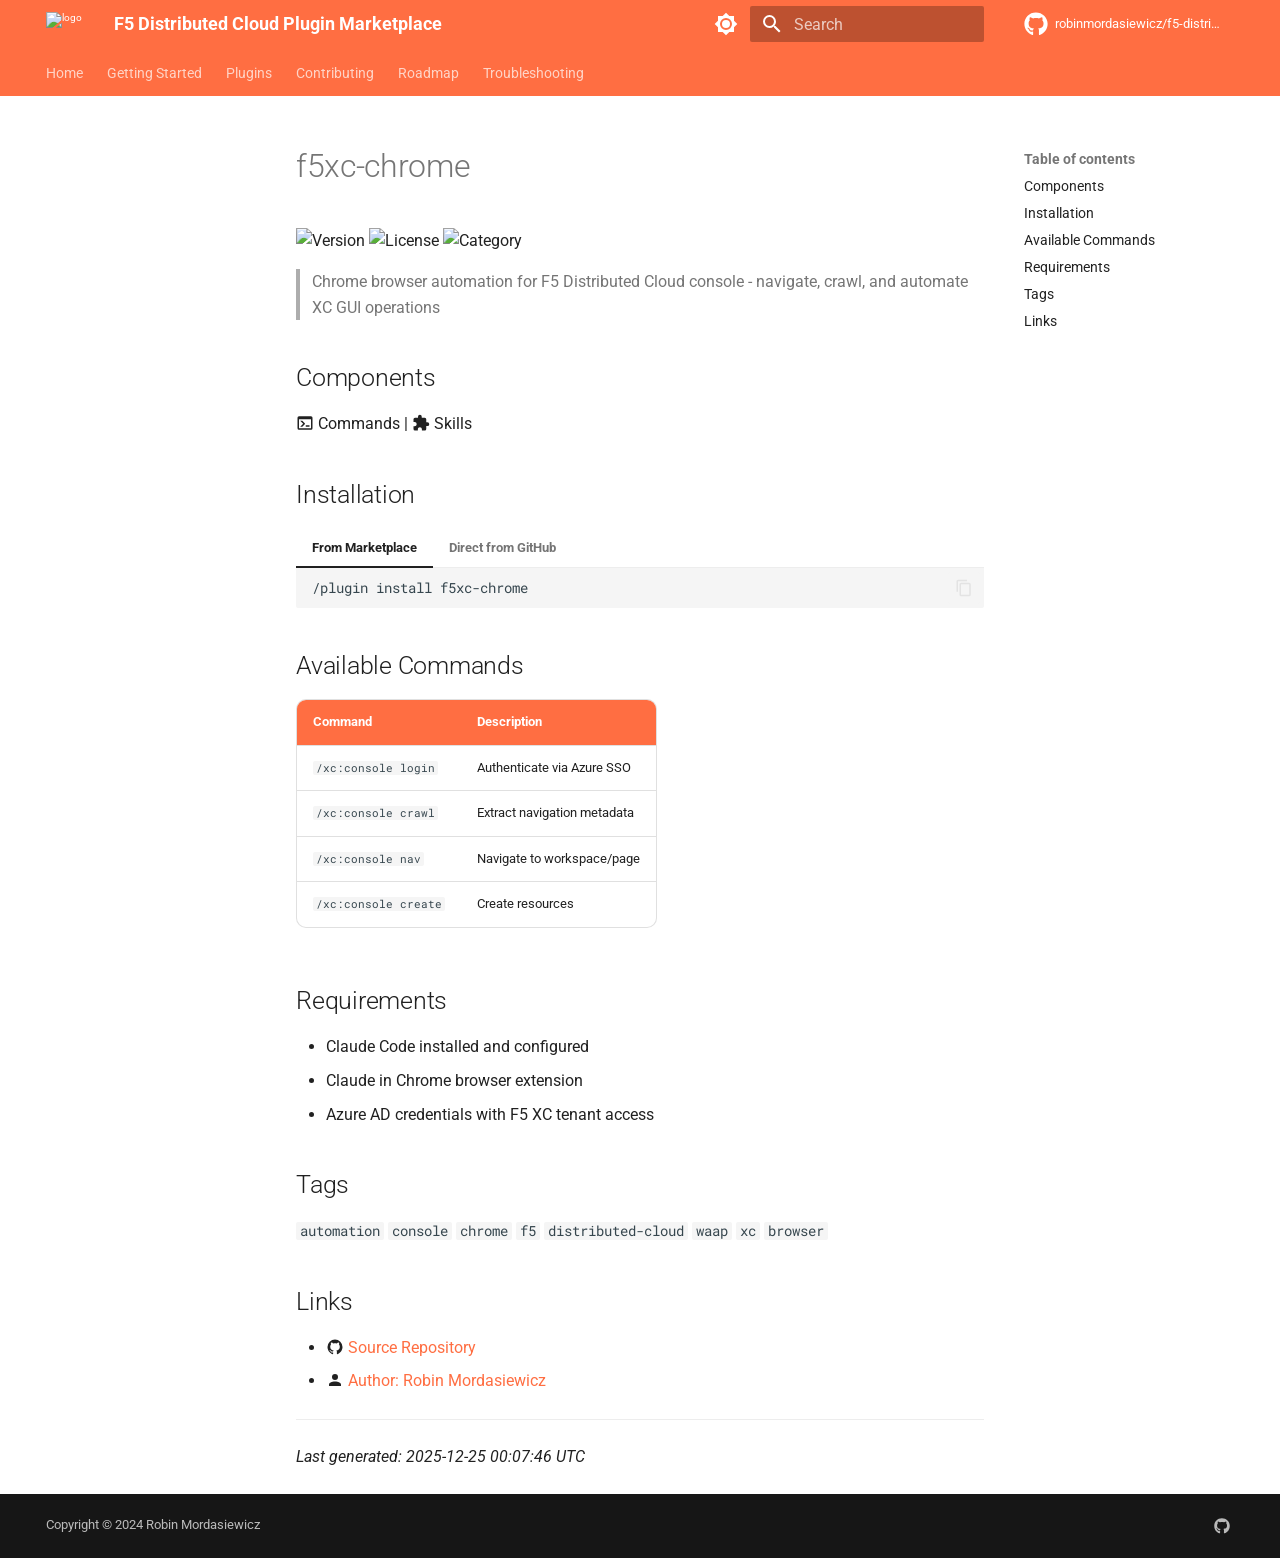
==== plugins/f5xc-chrome/index.html @ b1aacbe4 "deploy: 6e62d273935a228a16635b904b21fc5e3f575a9c" ====
<!doctype html><html lang=en class=no-js> <head><meta charset=utf-8><meta name=viewport content="width=device-width,initial-scale=1"><meta name=description content="Chrome browser automation for F5 Distributed Cloud console - navigate, crawl, and automate XC GUI operations"><meta name=author content="Robin Mordasiewicz"><link href=https://robinmordasiewicz.github.io/f5-distributed-cloud-marketplace/plugins/f5xc-chrome/ rel=canonical><link rel=icon href=../../assets/favicon.ico><meta name=generator content="mkdocs-1.6.1, mkdocs-material-9.7.1"><title>f5xc-chrome - F5 Distributed Cloud Plugin Marketplace</title><link rel=stylesheet href=../../assets/stylesheets/main.484c7ddc.min.css><link rel=stylesheet href=../../assets/stylesheets/palette.ab4e12ef.min.css><link rel=preconnect href=https://fonts.gstatic.com crossorigin><link rel=stylesheet href="https://fonts.googleapis.com/css?family=Roboto:300,300i,400,400i,700,700i%7CRoboto+Mono:400,400i,700,700i&display=fallback"><style>:root{--md-text-font:"Roboto";--md-code-font:"Roboto Mono"}</style><link rel=stylesheet href=../../stylesheets/extra.css><script>__md_scope=new URL("../..",location),__md_hash=e=>[...e].reduce(((e,_)=>(e<<5)-e+_.charCodeAt(0)),0),__md_get=(e,_=localStorage,t=__md_scope)=>JSON.parse(_.getItem(t.pathname+"."+e)),__md_set=(e,_,t=localStorage,a=__md_scope)=>{try{t.setItem(a.pathname+"."+e,JSON.stringify(_))}catch(e){}}</script></head> <body dir=ltr data-md-color-scheme=default data-md-color-primary=deep-orange data-md-color-accent=red> <input class=md-toggle data-md-toggle=drawer type=checkbox id=__drawer autocomplete=off> <input class=md-toggle data-md-toggle=search type=checkbox id=__search autocomplete=off> <label class=md-overlay for=__drawer></label> <div data-md-component=skip> <a href=#f5xc-chrome class=md-skip> Skip to content </a> </div> <div data-md-component=announce> </div> <header class=md-header data-md-component=header> <nav class="md-header__inner md-grid" aria-label=Header> <a href=../.. title="F5 Distributed Cloud Plugin Marketplace" class="md-header__button md-logo" aria-label="F5 Distributed Cloud Plugin Marketplace" data-md-component=logo> <img src=../../assets/logo.png alt=logo> </a> <label class="md-header__button md-icon" for=__drawer> <svg xmlns=http://www.w3.org/2000/svg viewbox="0 0 24 24"><path d="M3 6h18v2H3zm0 5h18v2H3zm0 5h18v2H3z"/></svg> </label> <div class=md-header__title data-md-component=header-title> <div class=md-header__ellipsis> <div class=md-header__topic> <span class=md-ellipsis> F5 Distributed Cloud Plugin Marketplace </span> </div> <div class=md-header__topic data-md-component=header-topic> <span class=md-ellipsis> f5xc-chrome </span> </div> </div> </div> <form class=md-header__option data-md-component=palette> <input class=md-option data-md-color-media data-md-color-scheme=default data-md-color-primary=deep-orange data-md-color-accent=red aria-label="Switch to dark mode" type=radio name=__palette id=__palette_0> <label class="md-header__button md-icon" title="Switch to dark mode" for=__palette_1 hidden> <svg xmlns=http://www.w3.org/2000/svg viewbox="0 0 24 24"><path d="M12 8a4 4 0 0 0-4 4 4 4 0 0 0 4 4 4 4 0 0 0 4-4 4 4 0 0 0-4-4m0 10a6 6 0 0 1-6-6 6 6 0 0 1 6-6 6 6 0 0 1 6 6 6 6 0 0 1-6 6m8-9.31V4h-4.69L12 .69 8.69 4H4v4.69L.69 12 4 15.31V20h4.69L12 23.31 15.31 20H20v-4.69L23.31 12z"/></svg> </label> <input class=md-option data-md-color-media data-md-color-scheme=slate data-md-color-primary=deep-orange data-md-color-accent=red aria-label="Switch to light mode" type=radio name=__palette id=__palette_1> <label class="md-header__button md-icon" title="Switch to light mode" for=__palette_0 hidden> <svg xmlns=http://www.w3.org/2000/svg viewbox="0 0 24 24"><path d="M12 18c-.89 0-1.74-.2-2.5-.55C11.56 16.5 13 14.42 13 12s-1.44-4.5-3.5-5.45C10.26 6.2 11.11 6 12 6a6 6 0 0 1 6 6 6 6 0 0 1-6 6m8-9.31V4h-4.69L12 .69 8.69 4H4v4.69L.69 12 4 15.31V20h4.69L12 23.31 15.31 20H20v-4.69L23.31 12z"/></svg> </label> </form> <script>var palette=__md_get("__palette");if(palette&&palette.color){if("(prefers-color-scheme)"===palette.color.media){var media=matchMedia("(prefers-color-scheme: light)"),input=document.querySelector(media.matches?"[data-md-color-media='(prefers-color-scheme: light)']":"[data-md-color-media='(prefers-color-scheme: dark)']");palette.color.media=input.getAttribute("data-md-color-media"),palette.color.scheme=input.getAttribute("data-md-color-scheme"),palette.color.primary=input.getAttribute("data-md-color-primary"),palette.color.accent=input.getAttribute("data-md-color-accent")}for(var[key,value]of Object.entries(palette.color))document.body.setAttribute("data-md-color-"+key,value)}</script> <label class="md-header__button md-icon" for=__search> <svg xmlns=http://www.w3.org/2000/svg viewbox="0 0 24 24"><path d="M9.5 3A6.5 6.5 0 0 1 16 9.5c0 1.61-.59 3.09-1.56 4.23l.27.27h.79l5 5-1.5 1.5-5-5v-.79l-.27-.27A6.52 6.52 0 0 1 9.5 16 6.5 6.5 0 0 1 3 9.5 6.5 6.5 0 0 1 9.5 3m0 2C7 5 5 7 5 9.5S7 14 9.5 14 14 12 14 9.5 12 5 9.5 5"/></svg> </label> <div class=md-search data-md-component=search role=dialog> <label class=md-search__overlay for=__search></label> <div class=md-search__inner role=search> <form class=md-search__form name=search> <input type=text class=md-search__input name=query aria-label=Search placeholder=Search autocapitalize=off autocorrect=off autocomplete=off spellcheck=false data-md-component=search-query required> <label class="md-search__icon md-icon" for=__search> <svg xmlns=http://www.w3.org/2000/svg viewbox="0 0 24 24"><path d="M9.5 3A6.5 6.5 0 0 1 16 9.5c0 1.61-.59 3.09-1.56 4.23l.27.27h.79l5 5-1.5 1.5-5-5v-.79l-.27-.27A6.52 6.52 0 0 1 9.5 16 6.5 6.5 0 0 1 3 9.5 6.5 6.5 0 0 1 9.5 3m0 2C7 5 5 7 5 9.5S7 14 9.5 14 14 12 14 9.5 12 5 9.5 5"/></svg> <svg xmlns=http://www.w3.org/2000/svg viewbox="0 0 24 24"><path d="M20 11v2H8l5.5 5.5-1.42 1.42L4.16 12l7.92-7.92L13.5 5.5 8 11z"/></svg> </label> <nav class=md-search__options aria-label=Search> <button type=reset class="md-search__icon md-icon" title=Clear aria-label=Clear tabindex=-1> <svg xmlns=http://www.w3.org/2000/svg viewbox="0 0 24 24"><path d="M19 6.41 17.59 5 12 10.59 6.41 5 5 6.41 10.59 12 5 17.59 6.41 19 12 13.41 17.59 19 19 17.59 13.41 12z"/></svg> </button> </nav> <div class=md-search__suggest data-md-component=search-suggest></div> </form> <div class=md-search__output> <div class=md-search__scrollwrap tabindex=0 data-md-scrollfix> <div class=md-search-result data-md-component=search-result> <div class=md-search-result__meta> Initializing search </div> <ol class=md-search-result__list role=presentation></ol> </div> </div> </div> </div> </div> <div class=md-header__source> <a href=https://github.com/robinmordasiewicz/f5-distributed-cloud-marketplace title="Go to repository" class=md-source data-md-component=source> <div class="md-source__icon md-icon"> <svg xmlns=http://www.w3.org/2000/svg viewbox="0 0 512 512"><!-- Font Awesome Free 7.1.0 by @fontawesome - https://fontawesome.com License - https://fontawesome.com/license/free (Icons: CC BY 4.0, Fonts: SIL OFL 1.1, Code: MIT License) Copyright 2025 Fonticons, Inc.--><path d="M173.9 397.4c0 2-2.3 3.6-5.2 3.6-3.3.3-5.6-1.3-5.6-3.6 0-2 2.3-3.6 5.2-3.6 3-.3 5.6 1.3 5.6 3.6m-31.1-4.5c-.7 2 1.3 4.3 4.3 4.9 2.6 1 5.6 0 6.2-2s-1.3-4.3-4.3-5.2c-2.6-.7-5.5.3-6.2 2.3m44.2-1.7c-2.9.7-4.9 2.6-4.6 4.9.3 2 2.9 3.3 5.9 2.6 2.9-.7 4.9-2.6 4.6-4.6-.3-1.9-3-3.2-5.9-2.9M252.8 8C114.1 8 8 113.3 8 252c0 110.9 69.8 205.8 169.5 239.2 12.8 2.3 17.3-5.6 17.3-12.1 0-6.2-.3-40.4-.3-61.4 0 0-70 15-84.7-29.8 0 0-11.4-29.1-27.8-36.6 0 0-22.9-15.7 1.6-15.4 0 0 24.9 2 38.6 25.8 21.9 38.6 58.6 27.5 72.9 20.9 2.3-16 8.8-27.1 16-33.7-55.9-6.2-112.3-14.3-112.3-110.5 0-27.5 7.6-41.3 23.6-58.9-2.6-6.5-11.1-33.3 2.6-67.9 20.9-6.5 69 27 69 27 20-5.6 41.5-8.5 62.8-8.5s42.8 2.9 62.8 8.5c0 0 48.1-33.6 69-27 13.7 34.7 5.2 61.4 2.6 67.9 16 17.7 25.8 31.5 25.8 58.9 0 96.5-58.9 104.2-114.8 110.5 9.2 7.9 17 22.9 17 46.4 0 33.7-.3 75.4-.3 83.6 0 6.5 4.6 14.4 17.3 12.1C436.2 457.8 504 362.9 504 252 504 113.3 391.5 8 252.8 8M105.2 352.9c-1.3 1-1 3.3.7 5.2 1.6 1.6 3.9 2.3 5.2 1 1.3-1 1-3.3-.7-5.2-1.6-1.6-3.9-2.3-5.2-1m-10.8-8.1c-.7 1.3.3 2.9 2.3 3.9 1.6 1 3.6.7 4.3-.7.7-1.3-.3-2.9-2.3-3.9-2-.6-3.6-.3-4.3.7m32.4 35.6c-1.6 1.3-1 4.3 1.3 6.2 2.3 2.3 5.2 2.6 6.5 1 1.3-1.3.7-4.3-1.3-6.2-2.2-2.3-5.2-2.6-6.5-1m-11.4-14.7c-1.6 1-1.6 3.6 0 5.9s4.3 3.3 5.6 2.3c1.6-1.3 1.6-3.9 0-6.2-1.4-2.3-4-3.3-5.6-2"/></svg> </div> <div class=md-source__repository> robinmordasiewicz/f5-distributed-cloud-marketplace </div> </a> </div> </nav> </header> <div class=md-container data-md-component=container> <nav class=md-tabs aria-label=Tabs data-md-component=tabs> <div class=md-grid> <ul class=md-tabs__list> <li class=md-tabs__item> <a href=../.. class=md-tabs__link> Home </a> </li> <li class=md-tabs__item> <a href=../../getting-started/ class=md-tabs__link> Getting Started </a> </li> <li class=md-tabs__item> <a href=../ class=md-tabs__link> Plugins </a> </li> <li class=md-tabs__item> <a href=../../contributing/ class=md-tabs__link> Contributing </a> </li> <li class=md-tabs__item> <a href=../../roadmap/ class=md-tabs__link> Roadmap </a> </li> <li class=md-tabs__item> <a href=../../troubleshooting/ class=md-tabs__link> Troubleshooting </a> </li> </ul> </div> </nav> <main class=md-main data-md-component=main> <div class="md-main__inner md-grid"> <div class="md-sidebar md-sidebar--primary" data-md-component=sidebar data-md-type=navigation> <div class=md-sidebar__scrollwrap> <div class=md-sidebar__inner> <nav class="md-nav md-nav--primary md-nav--lifted" aria-label=Navigation data-md-level=0> <label class=md-nav__title for=__drawer> <a href=../.. title="F5 Distributed Cloud Plugin Marketplace" class="md-nav__button md-logo" aria-label="F5 Distributed Cloud Plugin Marketplace" data-md-component=logo> <img src=../../assets/logo.png alt=logo> </a> F5 Distributed Cloud Plugin Marketplace </label> <div class=md-nav__source> <a href=https://github.com/robinmordasiewicz/f5-distributed-cloud-marketplace title="Go to repository" class=md-source data-md-component=source> <div class="md-source__icon md-icon"> <svg xmlns=http://www.w3.org/2000/svg viewbox="0 0 512 512"><!-- Font Awesome Free 7.1.0 by @fontawesome - https://fontawesome.com License - https://fontawesome.com/license/free (Icons: CC BY 4.0, Fonts: SIL OFL 1.1, Code: MIT License) Copyright 2025 Fonticons, Inc.--><path d="M173.9 397.4c0 2-2.3 3.6-5.2 3.6-3.3.3-5.6-1.3-5.6-3.6 0-2 2.3-3.6 5.2-3.6 3-.3 5.6 1.3 5.6 3.6m-31.1-4.5c-.7 2 1.3 4.3 4.3 4.9 2.6 1 5.6 0 6.2-2s-1.3-4.3-4.3-5.2c-2.6-.7-5.5.3-6.2 2.3m44.2-1.7c-2.9.7-4.9 2.6-4.6 4.9.3 2 2.9 3.3 5.9 2.6 2.9-.7 4.9-2.6 4.6-4.6-.3-1.9-3-3.2-5.9-2.9M252.8 8C114.1 8 8 113.3 8 252c0 110.9 69.8 205.8 169.5 239.2 12.8 2.3 17.3-5.6 17.3-12.1 0-6.2-.3-40.4-.3-61.4 0 0-70 15-84.7-29.8 0 0-11.4-29.1-27.8-36.6 0 0-22.9-15.7 1.6-15.4 0 0 24.9 2 38.6 25.8 21.9 38.6 58.6 27.5 72.9 20.9 2.3-16 8.8-27.1 16-33.7-55.9-6.2-112.3-14.3-112.3-110.5 0-27.5 7.6-41.3 23.6-58.9-2.6-6.5-11.1-33.3 2.6-67.9 20.9-6.5 69 27 69 27 20-5.6 41.5-8.5 62.8-8.5s42.8 2.9 62.8 8.5c0 0 48.1-33.6 69-27 13.7 34.7 5.2 61.4 2.6 67.9 16 17.7 25.8 31.5 25.8 58.9 0 96.5-58.9 104.2-114.8 110.5 9.2 7.9 17 22.9 17 46.4 0 33.7-.3 75.4-.3 83.6 0 6.5 4.6 14.4 17.3 12.1C436.2 457.8 504 362.9 504 252 504 113.3 391.5 8 252.8 8M105.2 352.9c-1.3 1-1 3.3.7 5.2 1.6 1.6 3.9 2.3 5.2 1 1.3-1 1-3.3-.7-5.2-1.6-1.6-3.9-2.3-5.2-1m-10.8-8.1c-.7 1.3.3 2.9 2.3 3.9 1.6 1 3.6.7 4.3-.7.7-1.3-.3-2.9-2.3-3.9-2-.6-3.6-.3-4.3.7m32.4 35.6c-1.6 1.3-1 4.3 1.3 6.2 2.3 2.3 5.2 2.6 6.5 1 1.3-1.3.7-4.3-1.3-6.2-2.2-2.3-5.2-2.6-6.5-1m-11.4-14.7c-1.6 1-1.6 3.6 0 5.9s4.3 3.3 5.6 2.3c1.6-1.3 1.6-3.9 0-6.2-1.4-2.3-4-3.3-5.6-2"/></svg> </div> <div class=md-source__repository> robinmordasiewicz/f5-distributed-cloud-marketplace </div> </a> </div> <ul class=md-nav__list data-md-scrollfix> <li class=md-nav__item> <a href=../.. class=md-nav__link> <span class=md-ellipsis> Home </span> </a> </li> <li class=md-nav__item> <a href=../../getting-started/ class=md-nav__link> <span class=md-ellipsis> Getting Started </span> </a> </li> <li class="md-nav__item md-nav__item--nested"> <input class="md-nav__toggle md-toggle md-toggle--indeterminate" type=checkbox id=__nav_3> <label class=md-nav__link for=__nav_3 id=__nav_3_label tabindex=0> <span class=md-ellipsis> Plugins </span> <span class="md-nav__icon md-icon"></span> </label> <nav class=md-nav data-md-level=1 aria-labelledby=__nav_3_label aria-expanded=false> <label class=md-nav__title for=__nav_3> <span class="md-nav__icon md-icon"></span> Plugins </label> <ul class=md-nav__list data-md-scrollfix> <li class=md-nav__item> <a href=../ class=md-nav__link> <span class=md-ellipsis> Overview </span> </a> </li> </ul> </nav> </li> <li class=md-nav__item> <a href=../../contributing/ class=md-nav__link> <span class=md-ellipsis> Contributing </span> </a> </li> <li class=md-nav__item> <a href=../../roadmap/ class=md-nav__link> <span class=md-ellipsis> Roadmap </span> </a> </li> <li class=md-nav__item> <a href=../../troubleshooting/ class=md-nav__link> <span class=md-ellipsis> Troubleshooting </span> </a> </li> </ul> </nav> </div> </div> </div> <div class="md-sidebar md-sidebar--secondary" data-md-component=sidebar data-md-type=toc> <div class=md-sidebar__scrollwrap> <div class=md-sidebar__inner> <nav class="md-nav md-nav--secondary" aria-label="Table of contents"> <label class=md-nav__title for=__toc> <span class="md-nav__icon md-icon"></span> Table of contents </label> <ul class=md-nav__list data-md-component=toc data-md-scrollfix> <li class=md-nav__item> <a href=#components class=md-nav__link> <span class=md-ellipsis> Components </span> </a> </li> <li class=md-nav__item> <a href=#installation class=md-nav__link> <span class=md-ellipsis> Installation </span> </a> </li> <li class=md-nav__item> <a href=#available-commands class=md-nav__link> <span class=md-ellipsis> Available Commands </span> </a> </li> <li class=md-nav__item> <a href=#requirements class=md-nav__link> <span class=md-ellipsis> Requirements </span> </a> </li> <li class=md-nav__item> <a href=#tags class=md-nav__link> <span class=md-ellipsis> Tags </span> </a> </li> <li class=md-nav__item> <a href=#links class=md-nav__link> <span class=md-ellipsis> Links </span> </a> </li> </ul> </nav> </div> </div> </div> <div class=md-content data-md-component=content> <article class="md-content__inner md-typeset"> <h1 id=f5xc-chrome>f5xc-chrome<a class=headerlink href=#f5xc-chrome title="Permanent link">&para;</a></h1> <p><img alt=Version src=https://img.shields.io/badge/version-0.1.0-blue> <img alt=License src=https://img.shields.io/badge/license-MIT-green> <img alt=Category src=https://img.shields.io/badge/category-automation-orange></p> <blockquote> <p>Chrome browser automation for F5 Distributed Cloud console - navigate, crawl, and automate XC GUI operations</p> </blockquote> <h2 id=components>Components<a class=headerlink href=#components title="Permanent link">&para;</a></h2> <p><span class=twemoji><svg xmlns=http://www.w3.org/2000/svg viewbox="0 0 24 24"><path d="M20 19V7H4v12zm0-16a2 2 0 0 1 2 2v14a2 2 0 0 1-2 2H4a2 2 0 0 1-2-2V5a2 2 0 0 1 2-2zm-7 14v-2h5v2zm-3.42-4L5.57 9H8.4l3.3 3.3c.39.39.39 1.03 0 1.42L8.42 17H5.59z"/></svg></span> Commands | <span class=twemoji><svg xmlns=http://www.w3.org/2000/svg viewbox="0 0 24 24"><path d="M20.5 11H19V7a2 2 0 0 0-2-2h-4V3.5A2.5 2.5 0 0 0 10.5 1 2.5 2.5 0 0 0 8 3.5V5H4a2 2 0 0 0-2 2v3.8h1.5c1.5 0 2.7 1.2 2.7 2.7S5 16.2 3.5 16.2H2V20a2 2 0 0 0 2 2h3.8v-1.5c0-1.5 1.2-2.7 2.7-2.7s2.7 1.2 2.7 2.7V22H17a2 2 0 0 0 2-2v-4h1.5a2.5 2.5 0 0 0 2.5-2.5 2.5 2.5 0 0 0-2.5-2.5"/></svg></span> Skills</p> <h2 id=installation>Installation<a class=headerlink href=#installation title="Permanent link">&para;</a></h2> <div class="tabbed-set tabbed-alternate" data-tabs=1:2><input checked=checked id=__tabbed_1_1 name=__tabbed_1 type=radio><input id=__tabbed_1_2 name=__tabbed_1 type=radio><div class=tabbed-labels><label for=__tabbed_1_1>From Marketplace</label><label for=__tabbed_1_2>Direct from GitHub</label></div> <div class=tabbed-content> <div class=tabbed-block> <div class="language-bash highlight"><pre><span></span><code><span id=__span-0-1><a id=__codelineno-0-1 name=__codelineno-0-1 href=#__codelineno-0-1></a>/plugin<span class=w> </span>install<span class=w> </span>f5xc-chrome
</span></code></pre></div> </div> <div class=tabbed-block> <div class="language-bash highlight"><pre><span></span><code><span id=__span-1-1><a id=__codelineno-1-1 name=__codelineno-1-1 href=#__codelineno-1-1></a>/plugin<span class=w> </span>install<span class=w> </span>robinmordasiewicz/f5xc-chrome
</span></code></pre></div> </div> </div> </div> <h2 id=available-commands>Available Commands<a class=headerlink href=#available-commands title="Permanent link">&para;</a></h2> <table> <thead> <tr> <th>Command</th> <th>Description</th> </tr> </thead> <tbody> <tr> <td><code>/xc:console login</code></td> <td>Authenticate via Azure SSO</td> </tr> <tr> <td><code>/xc:console crawl</code></td> <td>Extract navigation metadata</td> </tr> <tr> <td><code>/xc:console nav</code></td> <td>Navigate to workspace/page</td> </tr> <tr> <td><code>/xc:console create</code></td> <td>Create resources</td> </tr> </tbody> </table> <h2 id=requirements>Requirements<a class=headerlink href=#requirements title="Permanent link">&para;</a></h2> <ul> <li>Claude Code installed and configured</li> <li>Claude in Chrome browser extension</li> <li>Azure AD credentials with F5 XC tenant access</li> </ul> <h2 id=tags>Tags<a class=headerlink href=#tags title="Permanent link">&para;</a></h2> <p><code>automation</code> <code>console</code> <code>chrome</code> <code>f5</code> <code>distributed-cloud</code> <code>waap</code> <code>xc</code> <code>browser</code></p> <h2 id=links>Links<a class=headerlink href=#links title="Permanent link">&para;</a></h2> <ul> <li><span class=twemoji><svg xmlns=http://www.w3.org/2000/svg viewbox="0 0 24 24"><path d="M12 2A10 10 0 0 0 2 12c0 4.42 2.87 8.17 6.84 9.5.5.08.66-.23.66-.5v-1.69c-2.77.6-3.36-1.34-3.36-1.34-.46-1.16-1.11-1.47-1.11-1.47-.91-.62.07-.6.07-.6 1 .07 1.53 1.03 1.53 1.03.87 1.52 2.34 1.07 2.91.83.09-.65.35-1.09.63-1.34-2.22-.25-4.55-1.11-4.55-4.92 0-1.11.38-2 1.03-2.71-.1-.25-.45-1.29.1-2.64 0 0 .84-.27 2.75 1.02.79-.22 1.65-.33 2.5-.33s1.71.11 2.5.33c1.91-1.29 2.75-1.02 2.75-1.02.55 1.35.2 2.39.1 2.64.65.71 1.03 1.6 1.03 2.71 0 3.82-2.34 4.66-4.57 4.91.36.31.69.92.69 1.85V21c0 .27.16.59.67.5C19.14 20.16 22 16.42 22 12A10 10 0 0 0 12 2"/></svg></span> <a href=https://github.com/robinmordasiewicz/f5xc-chrome>Source Repository</a></li> <li><span class=twemoji><svg xmlns=http://www.w3.org/2000/svg viewbox="0 0 24 24"><path d="M12 4a4 4 0 0 1 4 4 4 4 0 0 1-4 4 4 4 0 0 1-4-4 4 4 0 0 1 4-4m0 10c4.42 0 8 1.79 8 4v2H4v-2c0-2.21 3.58-4 8-4"/></svg></span> <a href=https://github.com/robinmordasiewicz>Author: Robin Mordasiewicz</a></li> </ul> <hr> <p><em>Last generated: 2025-12-25 00:07:46 UTC</em></p> </article> </div> <script>var target=document.getElementById(location.hash.slice(1));target&&target.name&&(target.checked=target.name.startsWith("__tabbed_"))</script> </div> <button type=button class="md-top md-icon" data-md-component=top hidden> <svg xmlns=http://www.w3.org/2000/svg viewbox="0 0 24 24"><path d="M13 20h-2V8l-5.5 5.5-1.42-1.42L12 4.16l7.92 7.92-1.42 1.42L13 8z"/></svg> Back to top </button> </main> <footer class=md-footer> <div class="md-footer-meta md-typeset"> <div class="md-footer-meta__inner md-grid"> <div class=md-copyright> <div class=md-copyright__highlight> Copyright &copy; 2024 Robin Mordasiewicz </div> </div> <div class=md-social> <a href=https://github.com/robinmordasiewicz target=_blank rel=noopener title="Robin Mordasiewicz on GitHub" class=md-social__link> <svg xmlns=http://www.w3.org/2000/svg viewbox="0 0 512 512"><!-- Font Awesome Free 7.1.0 by @fontawesome - https://fontawesome.com License - https://fontawesome.com/license/free (Icons: CC BY 4.0, Fonts: SIL OFL 1.1, Code: MIT License) Copyright 2025 Fonticons, Inc.--><path d="M173.9 397.4c0 2-2.3 3.6-5.2 3.6-3.3.3-5.6-1.3-5.6-3.6 0-2 2.3-3.6 5.2-3.6 3-.3 5.6 1.3 5.6 3.6m-31.1-4.5c-.7 2 1.3 4.3 4.3 4.9 2.6 1 5.6 0 6.2-2s-1.3-4.3-4.3-5.2c-2.6-.7-5.5.3-6.2 2.3m44.2-1.7c-2.9.7-4.9 2.6-4.6 4.9.3 2 2.9 3.3 5.9 2.6 2.9-.7 4.9-2.6 4.6-4.6-.3-1.9-3-3.2-5.9-2.9M252.8 8C114.1 8 8 113.3 8 252c0 110.9 69.8 205.8 169.5 239.2 12.8 2.3 17.3-5.6 17.3-12.1 0-6.2-.3-40.4-.3-61.4 0 0-70 15-84.7-29.8 0 0-11.4-29.1-27.8-36.6 0 0-22.9-15.7 1.6-15.4 0 0 24.9 2 38.6 25.8 21.9 38.6 58.6 27.5 72.9 20.9 2.3-16 8.8-27.1 16-33.7-55.9-6.2-112.3-14.3-112.3-110.5 0-27.5 7.6-41.3 23.6-58.9-2.6-6.5-11.1-33.3 2.6-67.9 20.9-6.5 69 27 69 27 20-5.6 41.5-8.5 62.8-8.5s42.8 2.9 62.8 8.5c0 0 48.1-33.6 69-27 13.7 34.7 5.2 61.4 2.6 67.9 16 17.7 25.8 31.5 25.8 58.9 0 96.5-58.9 104.2-114.8 110.5 9.2 7.9 17 22.9 17 46.4 0 33.7-.3 75.4-.3 83.6 0 6.5 4.6 14.4 17.3 12.1C436.2 457.8 504 362.9 504 252 504 113.3 391.5 8 252.8 8M105.2 352.9c-1.3 1-1 3.3.7 5.2 1.6 1.6 3.9 2.3 5.2 1 1.3-1 1-3.3-.7-5.2-1.6-1.6-3.9-2.3-5.2-1m-10.8-8.1c-.7 1.3.3 2.9 2.3 3.9 1.6 1 3.6.7 4.3-.7.7-1.3-.3-2.9-2.3-3.9-2-.6-3.6-.3-4.3.7m32.4 35.6c-1.6 1.3-1 4.3 1.3 6.2 2.3 2.3 5.2 2.6 6.5 1 1.3-1.3.7-4.3-1.3-6.2-2.2-2.3-5.2-2.6-6.5-1m-11.4-14.7c-1.6 1-1.6 3.6 0 5.9s4.3 3.3 5.6 2.3c1.6-1.3 1.6-3.9 0-6.2-1.4-2.3-4-3.3-5.6-2"/></svg> </a> </div> </div> </div> </footer> </div> <div class=md-dialog data-md-component=dialog> <div class="md-dialog__inner md-typeset"></div> </div> <script id=__config type=application/json>{"annotate": null, "base": "../..", "features": ["navigation.instant", "navigation.tracking", "navigation.tabs", "navigation.sections", "navigation.expand", "navigation.top", "search.suggest", "search.highlight", "content.code.copy", "content.code.annotate"], "search": "../../assets/javascripts/workers/search.2c215733.min.js", "tags": null, "translations": {"clipboard.copied": "Copied to clipboard", "clipboard.copy": "Copy to clipboard", "search.result.more.one": "1 more on this page", "search.result.more.other": "# more on this page", "search.result.none": "No matching documents", "search.result.one": "1 matching document", "search.result.other": "# matching documents", "search.result.placeholder": "Type to start searching", "search.result.term.missing": "Missing", "select.version": "Select version"}, "version": null}</script> <script src=../../assets/javascripts/bundle.79ae519e.min.js></script> </body> </html>
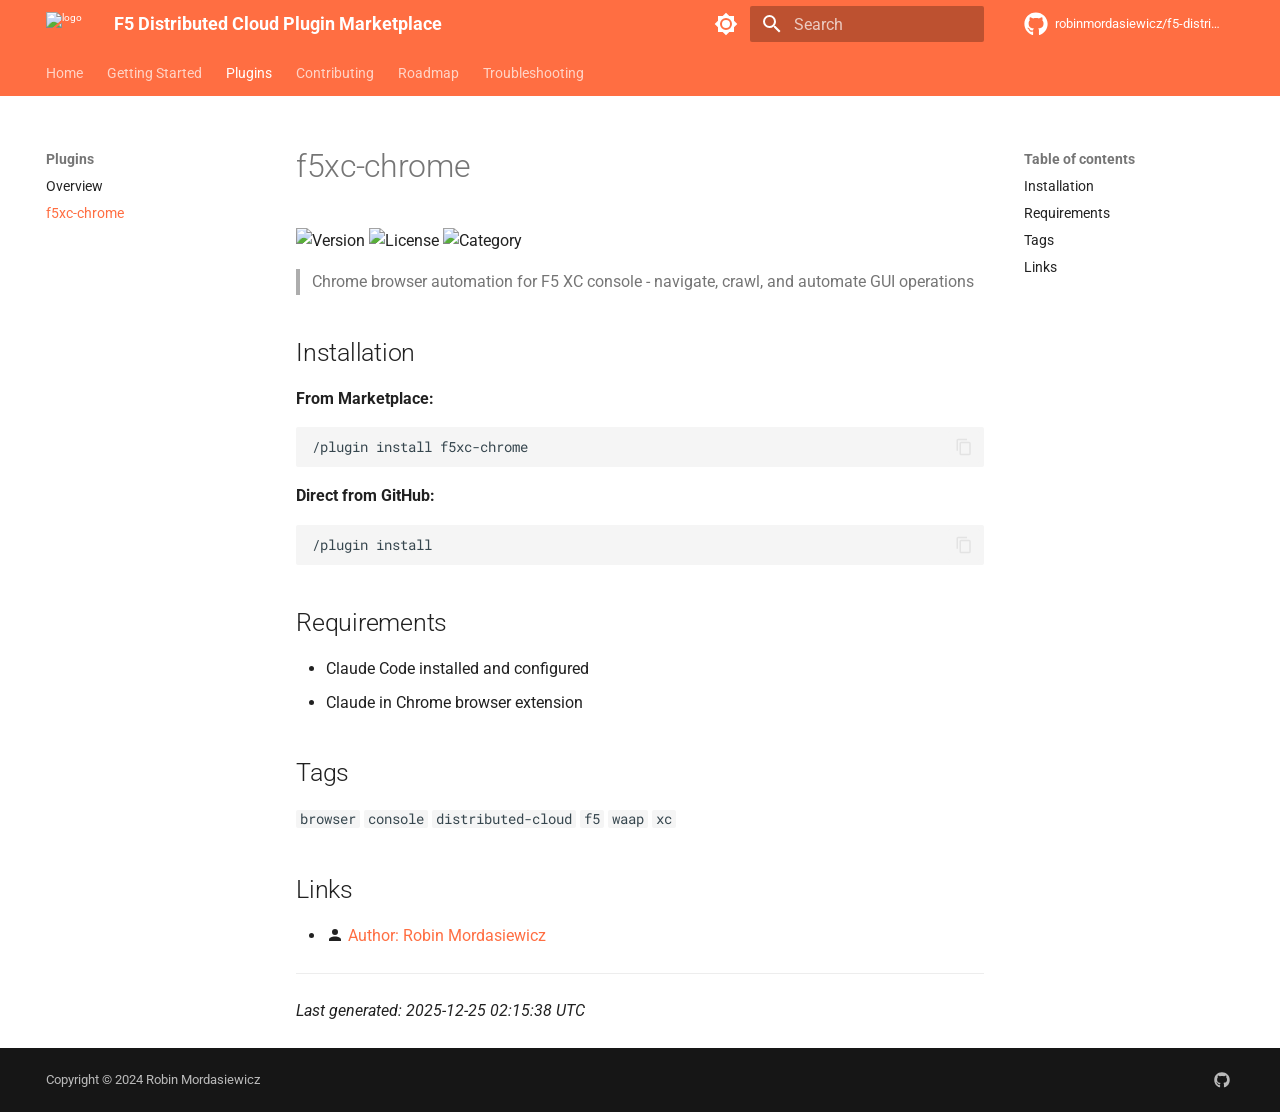
==== commit 322cf3a4: "deploy: 9542b726fbd30ab3fbbe0ad04160ead7aa27b767" ====
--- a/plugins/f5xc-chrome/index.html
+++ b/plugins/f5xc-chrome/index.html
@@ -1,3 +1,3 @@
-<!doctype html><html lang=en class=no-js> <head><meta charset=utf-8><meta name=viewport content="width=device-width,initial-scale=1"><meta name=description content="Chrome browser automation for F5 Distributed Cloud console - navigate, crawl, and automate XC GUI operations"><meta name=author content="Robin Mordasiewicz"><link href=https://robinmordasiewicz.github.io/f5-distributed-cloud-marketplace/plugins/f5xc-chrome/ rel=canonical><link rel=icon href=../../assets/favicon.ico><meta name=generator content="mkdocs-1.6.1, mkdocs-material-9.7.1"><title>f5xc-chrome - F5 Distributed Cloud Plugin Marketplace</title><link rel=stylesheet href=../../assets/stylesheets/main.484c7ddc.min.css><link rel=stylesheet href=../../assets/stylesheets/palette.ab4e12ef.min.css><link rel=preconnect href=https://fonts.gstatic.com crossorigin><link rel=stylesheet href="https://fonts.googleapis.com/css?family=Roboto:300,300i,400,400i,700,700i%7CRoboto+Mono:400,400i,700,700i&display=fallback"><style>:root{--md-text-font:"Roboto";--md-code-font:"Roboto Mono"}</style><link rel=stylesheet href=../../stylesheets/extra.css><script>__md_scope=new URL("../..",location),__md_hash=e=>[...e].reduce(((e,_)=>(e<<5)-e+_.charCodeAt(0)),0),__md_get=(e,_=localStorage,t=__md_scope)=>JSON.parse(_.getItem(t.pathname+"."+e)),__md_set=(e,_,t=localStorage,a=__md_scope)=>{try{t.setItem(a.pathname+"."+e,JSON.stringify(_))}catch(e){}}</script></head> <body dir=ltr data-md-color-scheme=default data-md-color-primary=deep-orange data-md-color-accent=red> <input class=md-toggle data-md-toggle=drawer type=checkbox id=__drawer autocomplete=off> <input class=md-toggle data-md-toggle=search type=checkbox id=__search autocomplete=off> <label class=md-overlay for=__drawer></label> <div data-md-component=skip> <a href=#f5xc-chrome class=md-skip> Skip to content </a> </div> <div data-md-component=announce> </div> <header class=md-header data-md-component=header> <nav class="md-header__inner md-grid" aria-label=Header> <a href=../.. title="F5 Distributed Cloud Plugin Marketplace" class="md-header__button md-logo" aria-label="F5 Distributed Cloud Plugin Marketplace" data-md-component=logo> <img src=../../assets/logo.png alt=logo> </a> <label class="md-header__button md-icon" for=__drawer> <svg xmlns=http://www.w3.org/2000/svg viewbox="0 0 24 24"><path d="M3 6h18v2H3zm0 5h18v2H3zm0 5h18v2H3z"/></svg> </label> <div class=md-header__title data-md-component=header-title> <div class=md-header__ellipsis> <div class=md-header__topic> <span class=md-ellipsis> F5 Distributed Cloud Plugin Marketplace </span> </div> <div class=md-header__topic data-md-component=header-topic> <span class=md-ellipsis> f5xc-chrome </span> </div> </div> </div> <form class=md-header__option data-md-component=palette> <input class=md-option data-md-color-media data-md-color-scheme=default data-md-color-primary=deep-orange data-md-color-accent=red aria-label="Switch to dark mode" type=radio name=__palette id=__palette_0> <label class="md-header__button md-icon" title="Switch to dark mode" for=__palette_1 hidden> <svg xmlns=http://www.w3.org/2000/svg viewbox="0 0 24 24"><path d="M12 8a4 4 0 0 0-4 4 4 4 0 0 0 4 4 4 4 0 0 0 4-4 4 4 0 0 0-4-4m0 10a6 6 0 0 1-6-6 6 6 0 0 1 6-6 6 6 0 0 1 6 6 6 6 0 0 1-6 6m8-9.31V4h-4.69L12 .69 8.69 4H4v4.69L.69 12 4 15.31V20h4.69L12 23.31 15.31 20H20v-4.69L23.31 12z"/></svg> </label> <input class=md-option data-md-color-media data-md-color-scheme=slate data-md-color-primary=deep-orange data-md-color-accent=red aria-label="Switch to light mode" type=radio name=__palette id=__palette_1> <label class="md-header__button md-icon" title="Switch to light mode" for=__palette_0 hidden> <svg xmlns=http://www.w3.org/2000/svg viewbox="0 0 24 24"><path d="M12 18c-.89 0-1.74-.2-2.5-.55C11.56 16.5 13 14.42 13 12s-1.44-4.5-3.5-5.45C10.26 6.2 11.11 6 12 6a6 6 0 0 1 6 6 6 6 0 0 1-6 6m8-9.31V4h-4.69L12 .69 8.69 4H4v4.69L.69 12 4 15.31V20h4.69L12 23.31 15.31 20H20v-4.69L23.31 12z"/></svg> </label> </form> <script>var palette=__md_get("__palette");if(palette&&palette.color){if("(prefers-color-scheme)"===palette.color.media){var media=matchMedia("(prefers-color-scheme: light)"),input=document.querySelector(media.matches?"[data-md-color-media='(prefers-color-scheme: light)']":"[data-md-color-media='(prefers-color-scheme: dark)']");palette.color.media=input.getAttribute("data-md-color-media"),palette.color.scheme=input.getAttribute("data-md-color-scheme"),palette.color.primary=input.getAttribute("data-md-color-primary"),palette.color.accent=input.getAttribute("data-md-color-accent")}for(var[key,value]of Object.entries(palette.color))document.body.setAttribute("data-md-color-"+key,value)}</script> <label class="md-header__button md-icon" for=__search> <svg xmlns=http://www.w3.org/2000/svg viewbox="0 0 24 24"><path d="M9.5 3A6.5 6.5 0 0 1 16 9.5c0 1.61-.59 3.09-1.56 4.23l.27.27h.79l5 5-1.5 1.5-5-5v-.79l-.27-.27A6.52 6.52 0 0 1 9.5 16 6.5 6.5 0 0 1 3 9.5 6.5 6.5 0 0 1 9.5 3m0 2C7 5 5 7 5 9.5S7 14 9.5 14 14 12 14 9.5 12 5 9.5 5"/></svg> </label> <div class=md-search data-md-component=search role=dialog> <label class=md-search__overlay for=__search></label> <div class=md-search__inner role=search> <form class=md-search__form name=search> <input type=text class=md-search__input name=query aria-label=Search placeholder=Search autocapitalize=off autocorrect=off autocomplete=off spellcheck=false data-md-component=search-query required> <label class="md-search__icon md-icon" for=__search> <svg xmlns=http://www.w3.org/2000/svg viewbox="0 0 24 24"><path d="M9.5 3A6.5 6.5 0 0 1 16 9.5c0 1.61-.59 3.09-1.56 4.23l.27.27h.79l5 5-1.5 1.5-5-5v-.79l-.27-.27A6.52 6.52 0 0 1 9.5 16 6.5 6.5 0 0 1 3 9.5 6.5 6.5 0 0 1 9.5 3m0 2C7 5 5 7 5 9.5S7 14 9.5 14 14 12 14 9.5 12 5 9.5 5"/></svg> <svg xmlns=http://www.w3.org/2000/svg viewbox="0 0 24 24"><path d="M20 11v2H8l5.5 5.5-1.42 1.42L4.16 12l7.92-7.92L13.5 5.5 8 11z"/></svg> </label> <nav class=md-search__options aria-label=Search> <button type=reset class="md-search__icon md-icon" title=Clear aria-label=Clear tabindex=-1> <svg xmlns=http://www.w3.org/2000/svg viewbox="0 0 24 24"><path d="M19 6.41 17.59 5 12 10.59 6.41 5 5 6.41 10.59 12 5 17.59 6.41 19 12 13.41 17.59 19 19 17.59 13.41 12z"/></svg> </button> </nav> <div class=md-search__suggest data-md-component=search-suggest></div> </form> <div class=md-search__output> <div class=md-search__scrollwrap tabindex=0 data-md-scrollfix> <div class=md-search-result data-md-component=search-result> <div class=md-search-result__meta> Initializing search </div> <ol class=md-search-result__list role=presentation></ol> </div> </div> </div> </div> </div> <div class=md-header__source> <a href=https://github.com/robinmordasiewicz/f5-distributed-cloud-marketplace title="Go to repository" class=md-source data-md-component=source> <div class="md-source__icon md-icon"> <svg xmlns=http://www.w3.org/2000/svg viewbox="0 0 512 512"><!-- Font Awesome Free 7.1.0 by @fontawesome - https://fontawesome.com License - https://fontawesome.com/license/free (Icons: CC BY 4.0, Fonts: SIL OFL 1.1, Code: MIT License) Copyright 2025 Fonticons, Inc.--><path d="M173.9 397.4c0 2-2.3 3.6-5.2 3.6-3.3.3-5.6-1.3-5.6-3.6 0-2 2.3-3.6 5.2-3.6 3-.3 5.6 1.3 5.6 3.6m-31.1-4.5c-.7 2 1.3 4.3 4.3 4.9 2.6 1 5.6 0 6.2-2s-1.3-4.3-4.3-5.2c-2.6-.7-5.5.3-6.2 2.3m44.2-1.7c-2.9.7-4.9 2.6-4.6 4.9.3 2 2.9 3.3 5.9 2.6 2.9-.7 4.9-2.6 4.6-4.6-.3-1.9-3-3.2-5.9-2.9M252.8 8C114.1 8 8 113.3 8 252c0 110.9 69.8 205.8 169.5 239.2 12.8 2.3 17.3-5.6 17.3-12.1 0-6.2-.3-40.4-.3-61.4 0 0-70 15-84.7-29.8 0 0-11.4-29.1-27.8-36.6 0 0-22.9-15.7 1.6-15.4 0 0 24.9 2 38.6 25.8 21.9 38.6 58.6 27.5 72.9 20.9 2.3-16 8.8-27.1 16-33.7-55.9-6.2-112.3-14.3-112.3-110.5 0-27.5 7.6-41.3 23.6-58.9-2.6-6.5-11.1-33.3 2.6-67.9 20.9-6.5 69 27 69 27 20-5.6 41.5-8.5 62.8-8.5s42.8 2.9 62.8 8.5c0 0 48.1-33.6 69-27 13.7 34.7 5.2 61.4 2.6 67.9 16 17.7 25.8 31.5 25.8 58.9 0 96.5-58.9 104.2-114.8 110.5 9.2 7.9 17 22.9 17 46.4 0 33.7-.3 75.4-.3 83.6 0 6.5 4.6 14.4 17.3 12.1C436.2 457.8 504 362.9 504 252 504 113.3 391.5 8 252.8 8M105.2 352.9c-1.3 1-1 3.3.7 5.2 1.6 1.6 3.9 2.3 5.2 1 1.3-1 1-3.3-.7-5.2-1.6-1.6-3.9-2.3-5.2-1m-10.8-8.1c-.7 1.3.3 2.9 2.3 3.9 1.6 1 3.6.7 4.3-.7.7-1.3-.3-2.9-2.3-3.9-2-.6-3.6-.3-4.3.7m32.4 35.6c-1.6 1.3-1 4.3 1.3 6.2 2.3 2.3 5.2 2.6 6.5 1 1.3-1.3.7-4.3-1.3-6.2-2.2-2.3-5.2-2.6-6.5-1m-11.4-14.7c-1.6 1-1.6 3.6 0 5.9s4.3 3.3 5.6 2.3c1.6-1.3 1.6-3.9 0-6.2-1.4-2.3-4-3.3-5.6-2"/></svg> </div> <div class=md-source__repository> robinmordasiewicz/f5-distributed-cloud-marketplace </div> </a> </div> </nav> </header> <div class=md-container data-md-component=container> <nav class=md-tabs aria-label=Tabs data-md-component=tabs> <div class=md-grid> <ul class=md-tabs__list> <li class=md-tabs__item> <a href=../.. class=md-tabs__link> Home </a> </li> <li class=md-tabs__item> <a href=../../getting-started/ class=md-tabs__link> Getting Started </a> </li> <li class=md-tabs__item> <a href=../ class=md-tabs__link> Plugins </a> </li> <li class=md-tabs__item> <a href=../../contributing/ class=md-tabs__link> Contributing </a> </li> <li class=md-tabs__item> <a href=../../roadmap/ class=md-tabs__link> Roadmap </a> </li> <li class=md-tabs__item> <a href=../../troubleshooting/ class=md-tabs__link> Troubleshooting </a> </li> </ul> </div> </nav> <main class=md-main data-md-component=main> <div class="md-main__inner md-grid"> <div class="md-sidebar md-sidebar--primary" data-md-component=sidebar data-md-type=navigation> <div class=md-sidebar__scrollwrap> <div class=md-sidebar__inner> <nav class="md-nav md-nav--primary md-nav--lifted" aria-label=Navigation data-md-level=0> <label class=md-nav__title for=__drawer> <a href=../.. title="F5 Distributed Cloud Plugin Marketplace" class="md-nav__button md-logo" aria-label="F5 Distributed Cloud Plugin Marketplace" data-md-component=logo> <img src=../../assets/logo.png alt=logo> </a> F5 Distributed Cloud Plugin Marketplace </label> <div class=md-nav__source> <a href=https://github.com/robinmordasiewicz/f5-distributed-cloud-marketplace title="Go to repository" class=md-source data-md-component=source> <div class="md-source__icon md-icon"> <svg xmlns=http://www.w3.org/2000/svg viewbox="0 0 512 512"><!-- Font Awesome Free 7.1.0 by @fontawesome - https://fontawesome.com License - https://fontawesome.com/license/free (Icons: CC BY 4.0, Fonts: SIL OFL 1.1, Code: MIT License) Copyright 2025 Fonticons, Inc.--><path d="M173.9 397.4c0 2-2.3 3.6-5.2 3.6-3.3.3-5.6-1.3-5.6-3.6 0-2 2.3-3.6 5.2-3.6 3-.3 5.6 1.3 5.6 3.6m-31.1-4.5c-.7 2 1.3 4.3 4.3 4.9 2.6 1 5.6 0 6.2-2s-1.3-4.3-4.3-5.2c-2.6-.7-5.5.3-6.2 2.3m44.2-1.7c-2.9.7-4.9 2.6-4.6 4.9.3 2 2.9 3.3 5.9 2.6 2.9-.7 4.9-2.6 4.6-4.6-.3-1.9-3-3.2-5.9-2.9M252.8 8C114.1 8 8 113.3 8 252c0 110.9 69.8 205.8 169.5 239.2 12.8 2.3 17.3-5.6 17.3-12.1 0-6.2-.3-40.4-.3-61.4 0 0-70 15-84.7-29.8 0 0-11.4-29.1-27.8-36.6 0 0-22.9-15.7 1.6-15.4 0 0 24.9 2 38.6 25.8 21.9 38.6 58.6 27.5 72.9 20.9 2.3-16 8.8-27.1 16-33.7-55.9-6.2-112.3-14.3-112.3-110.5 0-27.5 7.6-41.3 23.6-58.9-2.6-6.5-11.1-33.3 2.6-67.9 20.9-6.5 69 27 69 27 20-5.6 41.5-8.5 62.8-8.5s42.8 2.9 62.8 8.5c0 0 48.1-33.6 69-27 13.7 34.7 5.2 61.4 2.6 67.9 16 17.7 25.8 31.5 25.8 58.9 0 96.5-58.9 104.2-114.8 110.5 9.2 7.9 17 22.9 17 46.4 0 33.7-.3 75.4-.3 83.6 0 6.5 4.6 14.4 17.3 12.1C436.2 457.8 504 362.9 504 252 504 113.3 391.5 8 252.8 8M105.2 352.9c-1.3 1-1 3.3.7 5.2 1.6 1.6 3.9 2.3 5.2 1 1.3-1 1-3.3-.7-5.2-1.6-1.6-3.9-2.3-5.2-1m-10.8-8.1c-.7 1.3.3 2.9 2.3 3.9 1.6 1 3.6.7 4.3-.7.7-1.3-.3-2.9-2.3-3.9-2-.6-3.6-.3-4.3.7m32.4 35.6c-1.6 1.3-1 4.3 1.3 6.2 2.3 2.3 5.2 2.6 6.5 1 1.3-1.3.7-4.3-1.3-6.2-2.2-2.3-5.2-2.6-6.5-1m-11.4-14.7c-1.6 1-1.6 3.6 0 5.9s4.3 3.3 5.6 2.3c1.6-1.3 1.6-3.9 0-6.2-1.4-2.3-4-3.3-5.6-2"/></svg> </div> <div class=md-source__repository> robinmordasiewicz/f5-distributed-cloud-marketplace </div> </a> </div> <ul class=md-nav__list data-md-scrollfix> <li class=md-nav__item> <a href=../.. class=md-nav__link> <span class=md-ellipsis> Home </span> </a> </li> <li class=md-nav__item> <a href=../../getting-started/ class=md-nav__link> <span class=md-ellipsis> Getting Started </span> </a> </li> <li class="md-nav__item md-nav__item--nested"> <input class="md-nav__toggle md-toggle md-toggle--indeterminate" type=checkbox id=__nav_3> <label class=md-nav__link for=__nav_3 id=__nav_3_label tabindex=0> <span class=md-ellipsis> Plugins </span> <span class="md-nav__icon md-icon"></span> </label> <nav class=md-nav data-md-level=1 aria-labelledby=__nav_3_label aria-expanded=false> <label class=md-nav__title for=__nav_3> <span class="md-nav__icon md-icon"></span> Plugins </label> <ul class=md-nav__list data-md-scrollfix> <li class=md-nav__item> <a href=../ class=md-nav__link> <span class=md-ellipsis> Overview </span> </a> </li> </ul> </nav> </li> <li class=md-nav__item> <a href=../../contributing/ class=md-nav__link> <span class=md-ellipsis> Contributing </span> </a> </li> <li class=md-nav__item> <a href=../../roadmap/ class=md-nav__link> <span class=md-ellipsis> Roadmap </span> </a> </li> <li class=md-nav__item> <a href=../../troubleshooting/ class=md-nav__link> <span class=md-ellipsis> Troubleshooting </span> </a> </li> </ul> </nav> </div> </div> </div> <div class="md-sidebar md-sidebar--secondary" data-md-component=sidebar data-md-type=toc> <div class=md-sidebar__scrollwrap> <div class=md-sidebar__inner> <nav class="md-nav md-nav--secondary" aria-label="Table of contents"> <label class=md-nav__title for=__toc> <span class="md-nav__icon md-icon"></span> Table of contents </label> <ul class=md-nav__list data-md-component=toc data-md-scrollfix> <li class=md-nav__item> <a href=#components class=md-nav__link> <span class=md-ellipsis> Components </span> </a> </li> <li class=md-nav__item> <a href=#installation class=md-nav__link> <span class=md-ellipsis> Installation </span> </a> </li> <li class=md-nav__item> <a href=#available-commands class=md-nav__link> <span class=md-ellipsis> Available Commands </span> </a> </li> <li class=md-nav__item> <a href=#requirements class=md-nav__link> <span class=md-ellipsis> Requirements </span> </a> </li> <li class=md-nav__item> <a href=#tags class=md-nav__link> <span class=md-ellipsis> Tags </span> </a> </li> <li class=md-nav__item> <a href=#links class=md-nav__link> <span class=md-ellipsis> Links </span> </a> </li> </ul> </nav> </div> </div> </div> <div class=md-content data-md-component=content> <article class="md-content__inner md-typeset"> <h1 id=f5xc-chrome>f5xc-chrome<a class=headerlink href=#f5xc-chrome title="Permanent link">&para;</a></h1> <p><img alt=Version src=https://img.shields.io/badge/version-0.1.0-blue> <img alt=License src=https://img.shields.io/badge/license-MIT-green> <img alt=Category src=https://img.shields.io/badge/category-automation-orange></p> <blockquote> <p>Chrome browser automation for F5 Distributed Cloud console - navigate, crawl, and automate XC GUI operations</p> </blockquote> <h2 id=components>Components<a class=headerlink href=#components title="Permanent link">&para;</a></h2> <p><span class=twemoji><svg xmlns=http://www.w3.org/2000/svg viewbox="0 0 24 24"><path d="M20 19V7H4v12zm0-16a2 2 0 0 1 2 2v14a2 2 0 0 1-2 2H4a2 2 0 0 1-2-2V5a2 2 0 0 1 2-2zm-7 14v-2h5v2zm-3.42-4L5.57 9H8.4l3.3 3.3c.39.39.39 1.03 0 1.42L8.42 17H5.59z"/></svg></span> Commands | <span class=twemoji><svg xmlns=http://www.w3.org/2000/svg viewbox="0 0 24 24"><path d="M20.5 11H19V7a2 2 0 0 0-2-2h-4V3.5A2.5 2.5 0 0 0 10.5 1 2.5 2.5 0 0 0 8 3.5V5H4a2 2 0 0 0-2 2v3.8h1.5c1.5 0 2.7 1.2 2.7 2.7S5 16.2 3.5 16.2H2V20a2 2 0 0 0 2 2h3.8v-1.5c0-1.5 1.2-2.7 2.7-2.7s2.7 1.2 2.7 2.7V22H17a2 2 0 0 0 2-2v-4h1.5a2.5 2.5 0 0 0 2.5-2.5 2.5 2.5 0 0 0-2.5-2.5"/></svg></span> Skills</p> <h2 id=installation>Installation<a class=headerlink href=#installation title="Permanent link">&para;</a></h2> <div class="tabbed-set tabbed-alternate" data-tabs=1:2><input checked=checked id=__tabbed_1_1 name=__tabbed_1 type=radio><input id=__tabbed_1_2 name=__tabbed_1 type=radio><div class=tabbed-labels><label for=__tabbed_1_1>From Marketplace</label><label for=__tabbed_1_2>Direct from GitHub</label></div> <div class=tabbed-content> <div class=tabbed-block> <div class="language-bash highlight"><pre><span></span><code><span id=__span-0-1><a id=__codelineno-0-1 name=__codelineno-0-1 href=#__codelineno-0-1></a>/plugin<span class=w> </span>install<span class=w> </span>f5xc-chrome
-</span></code></pre></div> </div> <div class=tabbed-block> <div class="language-bash highlight"><pre><span></span><code><span id=__span-1-1><a id=__codelineno-1-1 name=__codelineno-1-1 href=#__codelineno-1-1></a>/plugin<span class=w> </span>install<span class=w> </span>robinmordasiewicz/f5xc-chrome
-</span></code></pre></div> </div> </div> </div> <h2 id=available-commands>Available Commands<a class=headerlink href=#available-commands title="Permanent link">&para;</a></h2> <table> <thead> <tr> <th>Command</th> <th>Description</th> </tr> </thead> <tbody> <tr> <td><code>/xc:console login</code></td> <td>Authenticate via Azure SSO</td> </tr> <tr> <td><code>/xc:console crawl</code></td> <td>Extract navigation metadata</td> </tr> <tr> <td><code>/xc:console nav</code></td> <td>Navigate to workspace/page</td> </tr> <tr> <td><code>/xc:console create</code></td> <td>Create resources</td> </tr> </tbody> </table> <h2 id=requirements>Requirements<a class=headerlink href=#requirements title="Permanent link">&para;</a></h2> <ul> <li>Claude Code installed and configured</li> <li>Claude in Chrome browser extension</li> <li>Azure AD credentials with F5 XC tenant access</li> </ul> <h2 id=tags>Tags<a class=headerlink href=#tags title="Permanent link">&para;</a></h2> <p><code>automation</code> <code>console</code> <code>chrome</code> <code>f5</code> <code>distributed-cloud</code> <code>waap</code> <code>xc</code> <code>browser</code></p> <h2 id=links>Links<a class=headerlink href=#links title="Permanent link">&para;</a></h2> <ul> <li><span class=twemoji><svg xmlns=http://www.w3.org/2000/svg viewbox="0 0 24 24"><path d="M12 2A10 10 0 0 0 2 12c0 4.42 2.87 8.17 6.84 9.5.5.08.66-.23.66-.5v-1.69c-2.77.6-3.36-1.34-3.36-1.34-.46-1.16-1.11-1.47-1.11-1.47-.91-.62.07-.6.07-.6 1 .07 1.53 1.03 1.53 1.03.87 1.52 2.34 1.07 2.91.83.09-.65.35-1.09.63-1.34-2.22-.25-4.55-1.11-4.55-4.92 0-1.11.38-2 1.03-2.71-.1-.25-.45-1.29.1-2.64 0 0 .84-.27 2.75 1.02.79-.22 1.65-.33 2.5-.33s1.71.11 2.5.33c1.91-1.29 2.75-1.02 2.75-1.02.55 1.35.2 2.39.1 2.64.65.71 1.03 1.6 1.03 2.71 0 3.82-2.34 4.66-4.57 4.91.36.31.69.92.69 1.85V21c0 .27.16.59.67.5C19.14 20.16 22 16.42 22 12A10 10 0 0 0 12 2"/></svg></span> <a href=https://github.com/robinmordasiewicz/f5xc-chrome>Source Repository</a></li> <li><span class=twemoji><svg xmlns=http://www.w3.org/2000/svg viewbox="0 0 24 24"><path d="M12 4a4 4 0 0 1 4 4 4 4 0 0 1-4 4 4 4 0 0 1-4-4 4 4 0 0 1 4-4m0 10c4.42 0 8 1.79 8 4v2H4v-2c0-2.21 3.58-4 8-4"/></svg></span> <a href=https://github.com/robinmordasiewicz>Author: Robin Mordasiewicz</a></li> </ul> <hr> <p><em>Last generated: 2025-12-25 00:07:46 UTC</em></p> </article> </div> <script>var target=document.getElementById(location.hash.slice(1));target&&target.name&&(target.checked=target.name.startsWith("__tabbed_"))</script> </div> <button type=button class="md-top md-icon" data-md-component=top hidden> <svg xmlns=http://www.w3.org/2000/svg viewbox="0 0 24 24"><path d="M13 20h-2V8l-5.5 5.5-1.42-1.42L12 4.16l7.92 7.92-1.42 1.42L13 8z"/></svg> Back to top </button> </main> <footer class=md-footer> <div class="md-footer-meta md-typeset"> <div class="md-footer-meta__inner md-grid"> <div class=md-copyright> <div class=md-copyright__highlight> Copyright &copy; 2024 Robin Mordasiewicz </div> </div> <div class=md-social> <a href=https://github.com/robinmordasiewicz target=_blank rel=noopener title="Robin Mordasiewicz on GitHub" class=md-social__link> <svg xmlns=http://www.w3.org/2000/svg viewbox="0 0 512 512"><!-- Font Awesome Free 7.1.0 by @fontawesome - https://fontawesome.com License - https://fontawesome.com/license/free (Icons: CC BY 4.0, Fonts: SIL OFL 1.1, Code: MIT License) Copyright 2025 Fonticons, Inc.--><path d="M173.9 397.4c0 2-2.3 3.6-5.2 3.6-3.3.3-5.6-1.3-5.6-3.6 0-2 2.3-3.6 5.2-3.6 3-.3 5.6 1.3 5.6 3.6m-31.1-4.5c-.7 2 1.3 4.3 4.3 4.9 2.6 1 5.6 0 6.2-2s-1.3-4.3-4.3-5.2c-2.6-.7-5.5.3-6.2 2.3m44.2-1.7c-2.9.7-4.9 2.6-4.6 4.9.3 2 2.9 3.3 5.9 2.6 2.9-.7 4.9-2.6 4.6-4.6-.3-1.9-3-3.2-5.9-2.9M252.8 8C114.1 8 8 113.3 8 252c0 110.9 69.8 205.8 169.5 239.2 12.8 2.3 17.3-5.6 17.3-12.1 0-6.2-.3-40.4-.3-61.4 0 0-70 15-84.7-29.8 0 0-11.4-29.1-27.8-36.6 0 0-22.9-15.7 1.6-15.4 0 0 24.9 2 38.6 25.8 21.9 38.6 58.6 27.5 72.9 20.9 2.3-16 8.8-27.1 16-33.7-55.9-6.2-112.3-14.3-112.3-110.5 0-27.5 7.6-41.3 23.6-58.9-2.6-6.5-11.1-33.3 2.6-67.9 20.9-6.5 69 27 69 27 20-5.6 41.5-8.5 62.8-8.5s42.8 2.9 62.8 8.5c0 0 48.1-33.6 69-27 13.7 34.7 5.2 61.4 2.6 67.9 16 17.7 25.8 31.5 25.8 58.9 0 96.5-58.9 104.2-114.8 110.5 9.2 7.9 17 22.9 17 46.4 0 33.7-.3 75.4-.3 83.6 0 6.5 4.6 14.4 17.3 12.1C436.2 457.8 504 362.9 504 252 504 113.3 391.5 8 252.8 8M105.2 352.9c-1.3 1-1 3.3.7 5.2 1.6 1.6 3.9 2.3 5.2 1 1.3-1 1-3.3-.7-5.2-1.6-1.6-3.9-2.3-5.2-1m-10.8-8.1c-.7 1.3.3 2.9 2.3 3.9 1.6 1 3.6.7 4.3-.7.7-1.3-.3-2.9-2.3-3.9-2-.6-3.6-.3-4.3.7m32.4 35.6c-1.6 1.3-1 4.3 1.3 6.2 2.3 2.3 5.2 2.6 6.5 1 1.3-1.3.7-4.3-1.3-6.2-2.2-2.3-5.2-2.6-6.5-1m-11.4-14.7c-1.6 1-1.6 3.6 0 5.9s4.3 3.3 5.6 2.3c1.6-1.3 1.6-3.9 0-6.2-1.4-2.3-4-3.3-5.6-2"/></svg> </a> </div> </div> </div> </footer> </div> <div class=md-dialog data-md-component=dialog> <div class="md-dialog__inner md-typeset"></div> </div> <script id=__config type=application/json>{"annotate": null, "base": "../..", "features": ["navigation.instant", "navigation.tracking", "navigation.tabs", "navigation.sections", "navigation.expand", "navigation.top", "search.suggest", "search.highlight", "content.code.copy", "content.code.annotate"], "search": "../../assets/javascripts/workers/search.2c215733.min.js", "tags": null, "translations": {"clipboard.copied": "Copied to clipboard", "clipboard.copy": "Copy to clipboard", "search.result.more.one": "1 more on this page", "search.result.more.other": "# more on this page", "search.result.none": "No matching documents", "search.result.one": "1 matching document", "search.result.other": "# matching documents", "search.result.placeholder": "Type to start searching", "search.result.term.missing": "Missing", "select.version": "Select version"}, "version": null}</script> <script src=../../assets/javascripts/bundle.79ae519e.min.js></script> </body> </html>+<!doctype html><html lang=en class=no-js> <head><meta charset=utf-8><meta name=viewport content="width=device-width,initial-scale=1"><meta name=description content="Chrome browser automation for F5 XC console - navigate, crawl, and automate GUI operations"><meta name=author content="Robin Mordasiewicz"><link href=https://robinmordasiewicz.github.io/f5-distributed-cloud-marketplace/plugins/f5xc-chrome/ rel=canonical><link href=../ rel=prev><link href=../../contributing/ rel=next><link rel=icon href=../../assets/favicon.ico><meta name=generator content="mkdocs-1.6.1, mkdocs-material-9.7.1"><title>f5xc-chrome - F5 Distributed Cloud Plugin Marketplace</title><link rel=stylesheet href=../../assets/stylesheets/main.484c7ddc.min.css><link rel=stylesheet href=../../assets/stylesheets/palette.ab4e12ef.min.css><link rel=preconnect href=https://fonts.gstatic.com crossorigin><link rel=stylesheet href="https://fonts.googleapis.com/css?family=Roboto:300,300i,400,400i,700,700i%7CRoboto+Mono:400,400i,700,700i&display=fallback"><style>:root{--md-text-font:"Roboto";--md-code-font:"Roboto Mono"}</style><link rel=stylesheet href=../../stylesheets/extra.css><script>__md_scope=new URL("../..",location),__md_hash=e=>[...e].reduce(((e,_)=>(e<<5)-e+_.charCodeAt(0)),0),__md_get=(e,_=localStorage,t=__md_scope)=>JSON.parse(_.getItem(t.pathname+"."+e)),__md_set=(e,_,t=localStorage,a=__md_scope)=>{try{t.setItem(a.pathname+"."+e,JSON.stringify(_))}catch(e){}}</script></head> <body dir=ltr data-md-color-scheme=default data-md-color-primary=deep-orange data-md-color-accent=red> <input class=md-toggle data-md-toggle=drawer type=checkbox id=__drawer autocomplete=off> <input class=md-toggle data-md-toggle=search type=checkbox id=__search autocomplete=off> <label class=md-overlay for=__drawer></label> <div data-md-component=skip> <a href=#installation class=md-skip> Skip to content </a> </div> <div data-md-component=announce> </div> <header class=md-header data-md-component=header> <nav class="md-header__inner md-grid" aria-label=Header> <a href=../.. title="F5 Distributed Cloud Plugin Marketplace" class="md-header__button md-logo" aria-label="F5 Distributed Cloud Plugin Marketplace" data-md-component=logo> <img src=../../assets/logo.png alt=logo> </a> <label class="md-header__button md-icon" for=__drawer> <svg xmlns=http://www.w3.org/2000/svg viewbox="0 0 24 24"><path d="M3 6h18v2H3zm0 5h18v2H3zm0 5h18v2H3z"/></svg> </label> <div class=md-header__title data-md-component=header-title> <div class=md-header__ellipsis> <div class=md-header__topic> <span class=md-ellipsis> F5 Distributed Cloud Plugin Marketplace </span> </div> <div class=md-header__topic data-md-component=header-topic> <span class=md-ellipsis> f5xc-chrome </span> </div> </div> </div> <form class=md-header__option data-md-component=palette> <input class=md-option data-md-color-media data-md-color-scheme=default data-md-color-primary=deep-orange data-md-color-accent=red aria-label="Switch to dark mode" type=radio name=__palette id=__palette_0> <label class="md-header__button md-icon" title="Switch to dark mode" for=__palette_1 hidden> <svg xmlns=http://www.w3.org/2000/svg viewbox="0 0 24 24"><path d="M12 8a4 4 0 0 0-4 4 4 4 0 0 0 4 4 4 4 0 0 0 4-4 4 4 0 0 0-4-4m0 10a6 6 0 0 1-6-6 6 6 0 0 1 6-6 6 6 0 0 1 6 6 6 6 0 0 1-6 6m8-9.31V4h-4.69L12 .69 8.69 4H4v4.69L.69 12 4 15.31V20h4.69L12 23.31 15.31 20H20v-4.69L23.31 12z"/></svg> </label> <input class=md-option data-md-color-media data-md-color-scheme=slate data-md-color-primary=deep-orange data-md-color-accent=red aria-label="Switch to light mode" type=radio name=__palette id=__palette_1> <label class="md-header__button md-icon" title="Switch to light mode" for=__palette_0 hidden> <svg xmlns=http://www.w3.org/2000/svg viewbox="0 0 24 24"><path d="M12 18c-.89 0-1.74-.2-2.5-.55C11.56 16.5 13 14.42 13 12s-1.44-4.5-3.5-5.45C10.26 6.2 11.11 6 12 6a6 6 0 0 1 6 6 6 6 0 0 1-6 6m8-9.31V4h-4.69L12 .69 8.69 4H4v4.69L.69 12 4 15.31V20h4.69L12 23.31 15.31 20H20v-4.69L23.31 12z"/></svg> </label> </form> <script>var palette=__md_get("__palette");if(palette&&palette.color){if("(prefers-color-scheme)"===palette.color.media){var media=matchMedia("(prefers-color-scheme: light)"),input=document.querySelector(media.matches?"[data-md-color-media='(prefers-color-scheme: light)']":"[data-md-color-media='(prefers-color-scheme: dark)']");palette.color.media=input.getAttribute("data-md-color-media"),palette.color.scheme=input.getAttribute("data-md-color-scheme"),palette.color.primary=input.getAttribute("data-md-color-primary"),palette.color.accent=input.getAttribute("data-md-color-accent")}for(var[key,value]of Object.entries(palette.color))document.body.setAttribute("data-md-color-"+key,value)}</script> <label class="md-header__button md-icon" for=__search> <svg xmlns=http://www.w3.org/2000/svg viewbox="0 0 24 24"><path d="M9.5 3A6.5 6.5 0 0 1 16 9.5c0 1.61-.59 3.09-1.56 4.23l.27.27h.79l5 5-1.5 1.5-5-5v-.79l-.27-.27A6.52 6.52 0 0 1 9.5 16 6.5 6.5 0 0 1 3 9.5 6.5 6.5 0 0 1 9.5 3m0 2C7 5 5 7 5 9.5S7 14 9.5 14 14 12 14 9.5 12 5 9.5 5"/></svg> </label> <div class=md-search data-md-component=search role=dialog> <label class=md-search__overlay for=__search></label> <div class=md-search__inner role=search> <form class=md-search__form name=search> <input type=text class=md-search__input name=query aria-label=Search placeholder=Search autocapitalize=off autocorrect=off autocomplete=off spellcheck=false data-md-component=search-query required> <label class="md-search__icon md-icon" for=__search> <svg xmlns=http://www.w3.org/2000/svg viewbox="0 0 24 24"><path d="M9.5 3A6.5 6.5 0 0 1 16 9.5c0 1.61-.59 3.09-1.56 4.23l.27.27h.79l5 5-1.5 1.5-5-5v-.79l-.27-.27A6.52 6.52 0 0 1 9.5 16 6.5 6.5 0 0 1 3 9.5 6.5 6.5 0 0 1 9.5 3m0 2C7 5 5 7 5 9.5S7 14 9.5 14 14 12 14 9.5 12 5 9.5 5"/></svg> <svg xmlns=http://www.w3.org/2000/svg viewbox="0 0 24 24"><path d="M20 11v2H8l5.5 5.5-1.42 1.42L4.16 12l7.92-7.92L13.5 5.5 8 11z"/></svg> </label> <nav class=md-search__options aria-label=Search> <button type=reset class="md-search__icon md-icon" title=Clear aria-label=Clear tabindex=-1> <svg xmlns=http://www.w3.org/2000/svg viewbox="0 0 24 24"><path d="M19 6.41 17.59 5 12 10.59 6.41 5 5 6.41 10.59 12 5 17.59 6.41 19 12 13.41 17.59 19 19 17.59 13.41 12z"/></svg> </button> </nav> <div class=md-search__suggest data-md-component=search-suggest></div> </form> <div class=md-search__output> <div class=md-search__scrollwrap tabindex=0 data-md-scrollfix> <div class=md-search-result data-md-component=search-result> <div class=md-search-result__meta> Initializing search </div> <ol class=md-search-result__list role=presentation></ol> </div> </div> </div> </div> </div> <div class=md-header__source> <a href=https://github.com/robinmordasiewicz/f5-distributed-cloud-marketplace title="Go to repository" class=md-source data-md-component=source> <div class="md-source__icon md-icon"> <svg xmlns=http://www.w3.org/2000/svg viewbox="0 0 512 512"><!-- Font Awesome Free 7.1.0 by @fontawesome - https://fontawesome.com License - https://fontawesome.com/license/free (Icons: CC BY 4.0, Fonts: SIL OFL 1.1, Code: MIT License) Copyright 2025 Fonticons, Inc.--><path d="M173.9 397.4c0 2-2.3 3.6-5.2 3.6-3.3.3-5.6-1.3-5.6-3.6 0-2 2.3-3.6 5.2-3.6 3-.3 5.6 1.3 5.6 3.6m-31.1-4.5c-.7 2 1.3 4.3 4.3 4.9 2.6 1 5.6 0 6.2-2s-1.3-4.3-4.3-5.2c-2.6-.7-5.5.3-6.2 2.3m44.2-1.7c-2.9.7-4.9 2.6-4.6 4.9.3 2 2.9 3.3 5.9 2.6 2.9-.7 4.9-2.6 4.6-4.6-.3-1.9-3-3.2-5.9-2.9M252.8 8C114.1 8 8 113.3 8 252c0 110.9 69.8 205.8 169.5 239.2 12.8 2.3 17.3-5.6 17.3-12.1 0-6.2-.3-40.4-.3-61.4 0 0-70 15-84.7-29.8 0 0-11.4-29.1-27.8-36.6 0 0-22.9-15.7 1.6-15.4 0 0 24.9 2 38.6 25.8 21.9 38.6 58.6 27.5 72.9 20.9 2.3-16 8.8-27.1 16-33.7-55.9-6.2-112.3-14.3-112.3-110.5 0-27.5 7.6-41.3 23.6-58.9-2.6-6.5-11.1-33.3 2.6-67.9 20.9-6.5 69 27 69 27 20-5.6 41.5-8.5 62.8-8.5s42.8 2.9 62.8 8.5c0 0 48.1-33.6 69-27 13.7 34.7 5.2 61.4 2.6 67.9 16 17.7 25.8 31.5 25.8 58.9 0 96.5-58.9 104.2-114.8 110.5 9.2 7.9 17 22.9 17 46.4 0 33.7-.3 75.4-.3 83.6 0 6.5 4.6 14.4 17.3 12.1C436.2 457.8 504 362.9 504 252 504 113.3 391.5 8 252.8 8M105.2 352.9c-1.3 1-1 3.3.7 5.2 1.6 1.6 3.9 2.3 5.2 1 1.3-1 1-3.3-.7-5.2-1.6-1.6-3.9-2.3-5.2-1m-10.8-8.1c-.7 1.3.3 2.9 2.3 3.9 1.6 1 3.6.7 4.3-.7.7-1.3-.3-2.9-2.3-3.9-2-.6-3.6-.3-4.3.7m32.4 35.6c-1.6 1.3-1 4.3 1.3 6.2 2.3 2.3 5.2 2.6 6.5 1 1.3-1.3.7-4.3-1.3-6.2-2.2-2.3-5.2-2.6-6.5-1m-11.4-14.7c-1.6 1-1.6 3.6 0 5.9s4.3 3.3 5.6 2.3c1.6-1.3 1.6-3.9 0-6.2-1.4-2.3-4-3.3-5.6-2"/></svg> </div> <div class=md-source__repository> robinmordasiewicz/f5-distributed-cloud-marketplace </div> </a> </div> </nav> </header> <div class=md-container data-md-component=container> <nav class=md-tabs aria-label=Tabs data-md-component=tabs> <div class=md-grid> <ul class=md-tabs__list> <li class=md-tabs__item> <a href=../.. class=md-tabs__link> Home </a> </li> <li class=md-tabs__item> <a href=../../getting-started/ class=md-tabs__link> Getting Started </a> </li> <li class="md-tabs__item md-tabs__item--active"> <a href=../ class=md-tabs__link> Plugins </a> </li> <li class=md-tabs__item> <a href=../../contributing/ class=md-tabs__link> Contributing </a> </li> <li class=md-tabs__item> <a href=../../roadmap/ class=md-tabs__link> Roadmap </a> </li> <li class=md-tabs__item> <a href=../../troubleshooting/ class=md-tabs__link> Troubleshooting </a> </li> </ul> </div> </nav> <main class=md-main data-md-component=main> <div class="md-main__inner md-grid"> <div class="md-sidebar md-sidebar--primary" data-md-component=sidebar data-md-type=navigation> <div class=md-sidebar__scrollwrap> <div class=md-sidebar__inner> <nav class="md-nav md-nav--primary md-nav--lifted" aria-label=Navigation data-md-level=0> <label class=md-nav__title for=__drawer> <a href=../.. title="F5 Distributed Cloud Plugin Marketplace" class="md-nav__button md-logo" aria-label="F5 Distributed Cloud Plugin Marketplace" data-md-component=logo> <img src=../../assets/logo.png alt=logo> </a> F5 Distributed Cloud Plugin Marketplace </label> <div class=md-nav__source> <a href=https://github.com/robinmordasiewicz/f5-distributed-cloud-marketplace title="Go to repository" class=md-source data-md-component=source> <div class="md-source__icon md-icon"> <svg xmlns=http://www.w3.org/2000/svg viewbox="0 0 512 512"><!-- Font Awesome Free 7.1.0 by @fontawesome - https://fontawesome.com License - https://fontawesome.com/license/free (Icons: CC BY 4.0, Fonts: SIL OFL 1.1, Code: MIT License) Copyright 2025 Fonticons, Inc.--><path d="M173.9 397.4c0 2-2.3 3.6-5.2 3.6-3.3.3-5.6-1.3-5.6-3.6 0-2 2.3-3.6 5.2-3.6 3-.3 5.6 1.3 5.6 3.6m-31.1-4.5c-.7 2 1.3 4.3 4.3 4.9 2.6 1 5.6 0 6.2-2s-1.3-4.3-4.3-5.2c-2.6-.7-5.5.3-6.2 2.3m44.2-1.7c-2.9.7-4.9 2.6-4.6 4.9.3 2 2.9 3.3 5.9 2.6 2.9-.7 4.9-2.6 4.6-4.6-.3-1.9-3-3.2-5.9-2.9M252.8 8C114.1 8 8 113.3 8 252c0 110.9 69.8 205.8 169.5 239.2 12.8 2.3 17.3-5.6 17.3-12.1 0-6.2-.3-40.4-.3-61.4 0 0-70 15-84.7-29.8 0 0-11.4-29.1-27.8-36.6 0 0-22.9-15.7 1.6-15.4 0 0 24.9 2 38.6 25.8 21.9 38.6 58.6 27.5 72.9 20.9 2.3-16 8.8-27.1 16-33.7-55.9-6.2-112.3-14.3-112.3-110.5 0-27.5 7.6-41.3 23.6-58.9-2.6-6.5-11.1-33.3 2.6-67.9 20.9-6.5 69 27 69 27 20-5.6 41.5-8.5 62.8-8.5s42.8 2.9 62.8 8.5c0 0 48.1-33.6 69-27 13.7 34.7 5.2 61.4 2.6 67.9 16 17.7 25.8 31.5 25.8 58.9 0 96.5-58.9 104.2-114.8 110.5 9.2 7.9 17 22.9 17 46.4 0 33.7-.3 75.4-.3 83.6 0 6.5 4.6 14.4 17.3 12.1C436.2 457.8 504 362.9 504 252 504 113.3 391.5 8 252.8 8M105.2 352.9c-1.3 1-1 3.3.7 5.2 1.6 1.6 3.9 2.3 5.2 1 1.3-1 1-3.3-.7-5.2-1.6-1.6-3.9-2.3-5.2-1m-10.8-8.1c-.7 1.3.3 2.9 2.3 3.9 1.6 1 3.6.7 4.3-.7.7-1.3-.3-2.9-2.3-3.9-2-.6-3.6-.3-4.3.7m32.4 35.6c-1.6 1.3-1 4.3 1.3 6.2 2.3 2.3 5.2 2.6 6.5 1 1.3-1.3.7-4.3-1.3-6.2-2.2-2.3-5.2-2.6-6.5-1m-11.4-14.7c-1.6 1-1.6 3.6 0 5.9s4.3 3.3 5.6 2.3c1.6-1.3 1.6-3.9 0-6.2-1.4-2.3-4-3.3-5.6-2"/></svg> </div> <div class=md-source__repository> robinmordasiewicz/f5-distributed-cloud-marketplace </div> </a> </div> <ul class=md-nav__list data-md-scrollfix> <li class=md-nav__item> <a href=../.. class=md-nav__link> <span class=md-ellipsis> Home </span> </a> </li> <li class=md-nav__item> <a href=../../getting-started/ class=md-nav__link> <span class=md-ellipsis> Getting Started </span> </a> </li> <li class="md-nav__item md-nav__item--active md-nav__item--section md-nav__item--nested"> <input class="md-nav__toggle md-toggle " type=checkbox id=__nav_3 checked> <label class=md-nav__link for=__nav_3 id=__nav_3_label tabindex> <span class=md-ellipsis> Plugins </span> <span class="md-nav__icon md-icon"></span> </label> <nav class=md-nav data-md-level=1 aria-labelledby=__nav_3_label aria-expanded=true> <label class=md-nav__title for=__nav_3> <span class="md-nav__icon md-icon"></span> Plugins </label> <ul class=md-nav__list data-md-scrollfix> <li class=md-nav__item> <a href=../ class=md-nav__link> <span class=md-ellipsis> Overview </span> </a> </li> <li class="md-nav__item md-nav__item--active"> <input class="md-nav__toggle md-toggle" type=checkbox id=__toc> <label class="md-nav__link md-nav__link--active" for=__toc> <span class=md-ellipsis> f5xc-chrome </span> <span class="md-nav__icon md-icon"></span> </label> <a href=./ class="md-nav__link md-nav__link--active"> <span class=md-ellipsis> f5xc-chrome </span> </a> <nav class="md-nav md-nav--secondary" aria-label="Table of contents"> <label class=md-nav__title for=__toc> <span class="md-nav__icon md-icon"></span> Table of contents </label> <ul class=md-nav__list data-md-component=toc data-md-scrollfix> <li class=md-nav__item> <a href=#installation class=md-nav__link> <span class=md-ellipsis> Installation </span> </a> </li> <li class=md-nav__item> <a href=#requirements class=md-nav__link> <span class=md-ellipsis> Requirements </span> </a> </li> <li class=md-nav__item> <a href=#tags class=md-nav__link> <span class=md-ellipsis> Tags </span> </a> </li> <li class=md-nav__item> <a href=#links class=md-nav__link> <span class=md-ellipsis> Links </span> </a> </li> </ul> </nav> </li> </ul> </nav> </li> <li class=md-nav__item> <a href=../../contributing/ class=md-nav__link> <span class=md-ellipsis> Contributing </span> </a> </li> <li class=md-nav__item> <a href=../../roadmap/ class=md-nav__link> <span class=md-ellipsis> Roadmap </span> </a> </li> <li class=md-nav__item> <a href=../../troubleshooting/ class=md-nav__link> <span class=md-ellipsis> Troubleshooting </span> </a> </li> </ul> </nav> </div> </div> </div> <div class="md-sidebar md-sidebar--secondary" data-md-component=sidebar data-md-type=toc> <div class=md-sidebar__scrollwrap> <div class=md-sidebar__inner> <nav class="md-nav md-nav--secondary" aria-label="Table of contents"> <label class=md-nav__title for=__toc> <span class="md-nav__icon md-icon"></span> Table of contents </label> <ul class=md-nav__list data-md-component=toc data-md-scrollfix> <li class=md-nav__item> <a href=#installation class=md-nav__link> <span class=md-ellipsis> Installation </span> </a> </li> <li class=md-nav__item> <a href=#requirements class=md-nav__link> <span class=md-ellipsis> Requirements </span> </a> </li> <li class=md-nav__item> <a href=#tags class=md-nav__link> <span class=md-ellipsis> Tags </span> </a> </li> <li class=md-nav__item> <a href=#links class=md-nav__link> <span class=md-ellipsis> Links </span> </a> </li> </ul> </nav> </div> </div> </div> <div class=md-content data-md-component=content> <article class="md-content__inner md-typeset"> <h1>f5xc-chrome</h1> <p><img alt=Version src=https://img.shields.io/badge/version-0.1.0-blue> <img alt=License src=https://img.shields.io/badge/license-MIT-green> <img alt=Category src=https://img.shields.io/badge/category-automation-orange></p> <blockquote> <p>Chrome browser automation for F5 XC console - navigate, crawl, and automate GUI operations</p> </blockquote> <h2 id=installation>Installation<a class=headerlink href=#installation title="Permanent link">&para;</a></h2> <p><strong>From Marketplace:</strong></p> <div class="language-bash highlight"><pre><span></span><code><span id=__span-0-1><a id=__codelineno-0-1 name=__codelineno-0-1 href=#__codelineno-0-1></a>/plugin<span class=w> </span>install<span class=w> </span>f5xc-chrome
+</span></code></pre></div> <p><strong>Direct from GitHub:</strong></p> <div class="language-bash highlight"><pre><span></span><code><span id=__span-1-1><a id=__codelineno-1-1 name=__codelineno-1-1 href=#__codelineno-1-1></a>/plugin<span class=w> </span>install<span class=w> </span>
+</span></code></pre></div> <h2 id=requirements>Requirements<a class=headerlink href=#requirements title="Permanent link">&para;</a></h2> <ul> <li>Claude Code installed and configured</li> <li>Claude in Chrome browser extension</li> </ul> <h2 id=tags>Tags<a class=headerlink href=#tags title="Permanent link">&para;</a></h2> <p><code>browser</code> <code>console</code> <code>distributed-cloud</code> <code>f5</code> <code>waap</code> <code>xc</code></p> <h2 id=links>Links<a class=headerlink href=#links title="Permanent link">&para;</a></h2> <ul> <li><span class=twemoji><svg xmlns=http://www.w3.org/2000/svg viewbox="0 0 24 24"><path d="M12 4a4 4 0 0 1 4 4 4 4 0 0 1-4 4 4 4 0 0 1-4-4 4 4 0 0 1 4-4m0 10c4.42 0 8 1.79 8 4v2H4v-2c0-2.21 3.58-4 8-4"/></svg></span> <a href=https://github.com/robinmordasiewicz>Author: Robin Mordasiewicz</a></li> </ul> <hr> <p><em>Last generated: 2025-12-25 02:15:38 UTC</em></p> </article> </div> <script>var target=document.getElementById(location.hash.slice(1));target&&target.name&&(target.checked=target.name.startsWith("__tabbed_"))</script> </div> <button type=button class="md-top md-icon" data-md-component=top hidden> <svg xmlns=http://www.w3.org/2000/svg viewbox="0 0 24 24"><path d="M13 20h-2V8l-5.5 5.5-1.42-1.42L12 4.16l7.92 7.92-1.42 1.42L13 8z"/></svg> Back to top </button> </main> <footer class=md-footer> <div class="md-footer-meta md-typeset"> <div class="md-footer-meta__inner md-grid"> <div class=md-copyright> <div class=md-copyright__highlight> Copyright &copy; 2024 Robin Mordasiewicz </div> </div> <div class=md-social> <a href=https://github.com/robinmordasiewicz target=_blank rel=noopener title="Robin Mordasiewicz on GitHub" class=md-social__link> <svg xmlns=http://www.w3.org/2000/svg viewbox="0 0 512 512"><!-- Font Awesome Free 7.1.0 by @fontawesome - https://fontawesome.com License - https://fontawesome.com/license/free (Icons: CC BY 4.0, Fonts: SIL OFL 1.1, Code: MIT License) Copyright 2025 Fonticons, Inc.--><path d="M173.9 397.4c0 2-2.3 3.6-5.2 3.6-3.3.3-5.6-1.3-5.6-3.6 0-2 2.3-3.6 5.2-3.6 3-.3 5.6 1.3 5.6 3.6m-31.1-4.5c-.7 2 1.3 4.3 4.3 4.9 2.6 1 5.6 0 6.2-2s-1.3-4.3-4.3-5.2c-2.6-.7-5.5.3-6.2 2.3m44.2-1.7c-2.9.7-4.9 2.6-4.6 4.9.3 2 2.9 3.3 5.9 2.6 2.9-.7 4.9-2.6 4.6-4.6-.3-1.9-3-3.2-5.9-2.9M252.8 8C114.1 8 8 113.3 8 252c0 110.9 69.8 205.8 169.5 239.2 12.8 2.3 17.3-5.6 17.3-12.1 0-6.2-.3-40.4-.3-61.4 0 0-70 15-84.7-29.8 0 0-11.4-29.1-27.8-36.6 0 0-22.9-15.7 1.6-15.4 0 0 24.9 2 38.6 25.8 21.9 38.6 58.6 27.5 72.9 20.9 2.3-16 8.8-27.1 16-33.7-55.9-6.2-112.3-14.3-112.3-110.5 0-27.5 7.6-41.3 23.6-58.9-2.6-6.5-11.1-33.3 2.6-67.9 20.9-6.5 69 27 69 27 20-5.6 41.5-8.5 62.8-8.5s42.8 2.9 62.8 8.5c0 0 48.1-33.6 69-27 13.7 34.7 5.2 61.4 2.6 67.9 16 17.7 25.8 31.5 25.8 58.9 0 96.5-58.9 104.2-114.8 110.5 9.2 7.9 17 22.9 17 46.4 0 33.7-.3 75.4-.3 83.6 0 6.5 4.6 14.4 17.3 12.1C436.2 457.8 504 362.9 504 252 504 113.3 391.5 8 252.8 8M105.2 352.9c-1.3 1-1 3.3.7 5.2 1.6 1.6 3.9 2.3 5.2 1 1.3-1 1-3.3-.7-5.2-1.6-1.6-3.9-2.3-5.2-1m-10.8-8.1c-.7 1.3.3 2.9 2.3 3.9 1.6 1 3.6.7 4.3-.7.7-1.3-.3-2.9-2.3-3.9-2-.6-3.6-.3-4.3.7m32.4 35.6c-1.6 1.3-1 4.3 1.3 6.2 2.3 2.3 5.2 2.6 6.5 1 1.3-1.3.7-4.3-1.3-6.2-2.2-2.3-5.2-2.6-6.5-1m-11.4-14.7c-1.6 1-1.6 3.6 0 5.9s4.3 3.3 5.6 2.3c1.6-1.3 1.6-3.9 0-6.2-1.4-2.3-4-3.3-5.6-2"/></svg> </a> </div> </div> </div> </footer> </div> <div class=md-dialog data-md-component=dialog> <div class="md-dialog__inner md-typeset"></div> </div> <script id=__config type=application/json>{"annotate": null, "base": "../..", "features": ["navigation.instant", "navigation.tracking", "navigation.tabs", "navigation.sections", "navigation.expand", "navigation.top", "search.suggest", "search.highlight", "content.code.copy", "content.code.annotate"], "search": "../../assets/javascripts/workers/search.2c215733.min.js", "tags": null, "translations": {"clipboard.copied": "Copied to clipboard", "clipboard.copy": "Copy to clipboard", "search.result.more.one": "1 more on this page", "search.result.more.other": "# more on this page", "search.result.none": "No matching documents", "search.result.one": "1 matching document", "search.result.other": "# matching documents", "search.result.placeholder": "Type to start searching", "search.result.term.missing": "Missing", "select.version": "Select version"}, "version": null}</script> <script src=../../assets/javascripts/bundle.79ae519e.min.js></script> </body> </html>
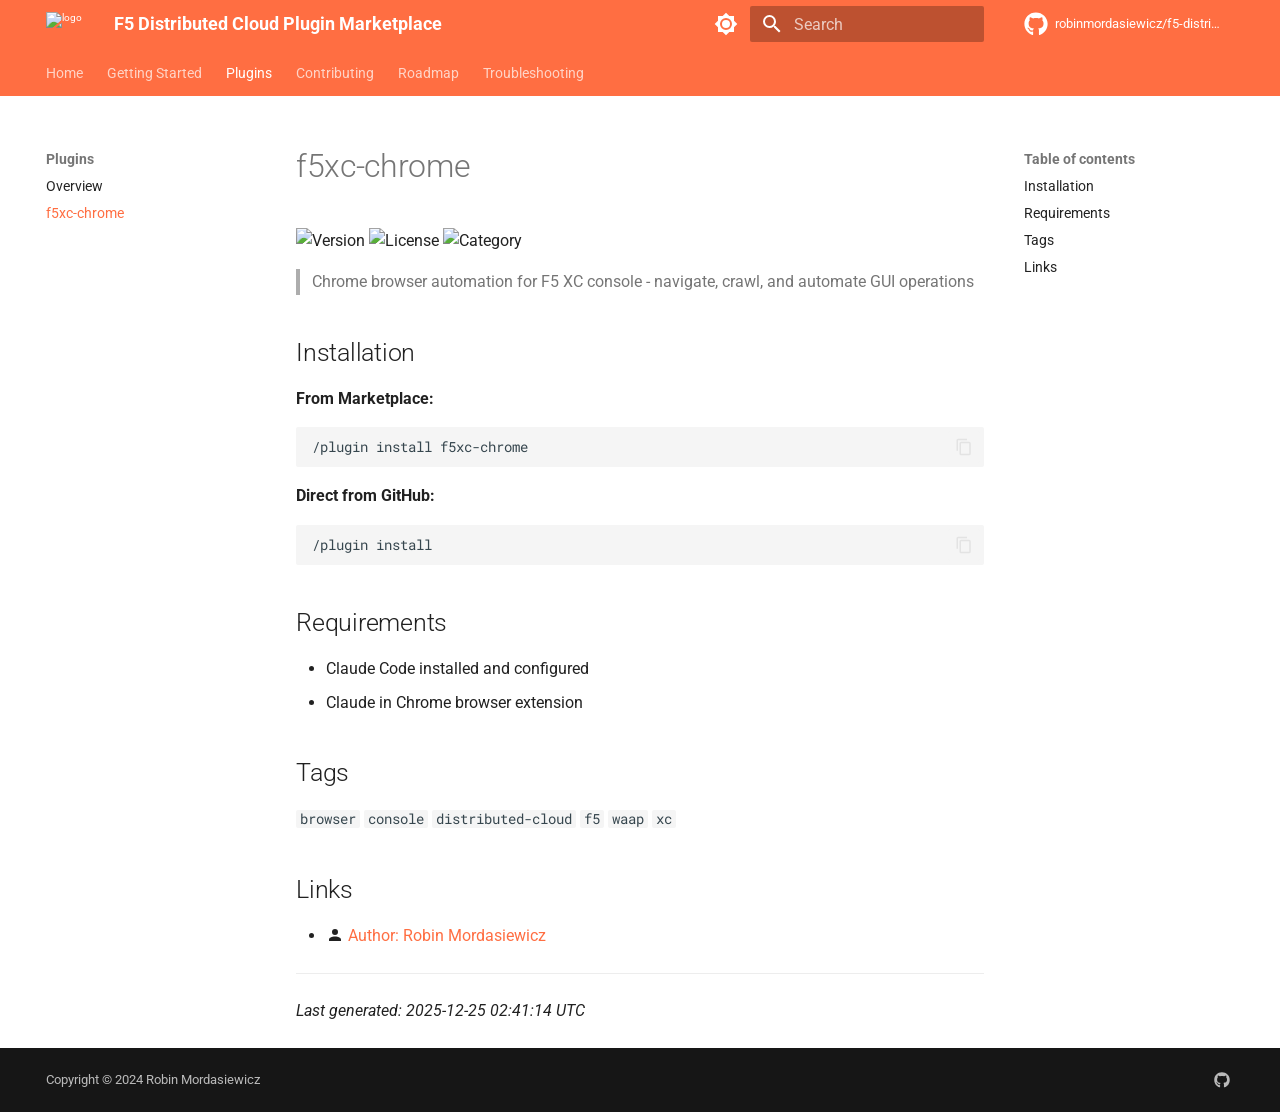
==== commit 00df04f4: "deploy: 2b1eb87e9864d8e3480b9d07b478c76e2f285be1" ====
--- a/plugins/f5xc-chrome/index.html
+++ b/plugins/f5xc-chrome/index.html
@@ -1,3 +1,3 @@
 <!doctype html><html lang=en class=no-js> <head><meta charset=utf-8><meta name=viewport content="width=device-width,initial-scale=1"><meta name=description content="Chrome browser automation for F5 XC console - navigate, crawl, and automate GUI operations"><meta name=author content="Robin Mordasiewicz"><link href=https://robinmordasiewicz.github.io/f5-distributed-cloud-marketplace/plugins/f5xc-chrome/ rel=canonical><link href=../ rel=prev><link href=../../contributing/ rel=next><link rel=icon href=../../assets/favicon.ico><meta name=generator content="mkdocs-1.6.1, mkdocs-material-9.7.1"><title>f5xc-chrome - F5 Distributed Cloud Plugin Marketplace</title><link rel=stylesheet href=../../assets/stylesheets/main.484c7ddc.min.css><link rel=stylesheet href=../../assets/stylesheets/palette.ab4e12ef.min.css><link rel=preconnect href=https://fonts.gstatic.com crossorigin><link rel=stylesheet href="https://fonts.googleapis.com/css?family=Roboto:300,300i,400,400i,700,700i%7CRoboto+Mono:400,400i,700,700i&display=fallback"><style>:root{--md-text-font:"Roboto";--md-code-font:"Roboto Mono"}</style><link rel=stylesheet href=../../stylesheets/extra.css><script>__md_scope=new URL("../..",location),__md_hash=e=>[...e].reduce(((e,_)=>(e<<5)-e+_.charCodeAt(0)),0),__md_get=(e,_=localStorage,t=__md_scope)=>JSON.parse(_.getItem(t.pathname+"."+e)),__md_set=(e,_,t=localStorage,a=__md_scope)=>{try{t.setItem(a.pathname+"."+e,JSON.stringify(_))}catch(e){}}</script></head> <body dir=ltr data-md-color-scheme=default data-md-color-primary=deep-orange data-md-color-accent=red> <input class=md-toggle data-md-toggle=drawer type=checkbox id=__drawer autocomplete=off> <input class=md-toggle data-md-toggle=search type=checkbox id=__search autocomplete=off> <label class=md-overlay for=__drawer></label> <div data-md-component=skip> <a href=#installation class=md-skip> Skip to content </a> </div> <div data-md-component=announce> </div> <header class=md-header data-md-component=header> <nav class="md-header__inner md-grid" aria-label=Header> <a href=../.. title="F5 Distributed Cloud Plugin Marketplace" class="md-header__button md-logo" aria-label="F5 Distributed Cloud Plugin Marketplace" data-md-component=logo> <img src=../../assets/logo.png alt=logo> </a> <label class="md-header__button md-icon" for=__drawer> <svg xmlns=http://www.w3.org/2000/svg viewbox="0 0 24 24"><path d="M3 6h18v2H3zm0 5h18v2H3zm0 5h18v2H3z"/></svg> </label> <div class=md-header__title data-md-component=header-title> <div class=md-header__ellipsis> <div class=md-header__topic> <span class=md-ellipsis> F5 Distributed Cloud Plugin Marketplace </span> </div> <div class=md-header__topic data-md-component=header-topic> <span class=md-ellipsis> f5xc-chrome </span> </div> </div> </div> <form class=md-header__option data-md-component=palette> <input class=md-option data-md-color-media data-md-color-scheme=default data-md-color-primary=deep-orange data-md-color-accent=red aria-label="Switch to dark mode" type=radio name=__palette id=__palette_0> <label class="md-header__button md-icon" title="Switch to dark mode" for=__palette_1 hidden> <svg xmlns=http://www.w3.org/2000/svg viewbox="0 0 24 24"><path d="M12 8a4 4 0 0 0-4 4 4 4 0 0 0 4 4 4 4 0 0 0 4-4 4 4 0 0 0-4-4m0 10a6 6 0 0 1-6-6 6 6 0 0 1 6-6 6 6 0 0 1 6 6 6 6 0 0 1-6 6m8-9.31V4h-4.69L12 .69 8.69 4H4v4.69L.69 12 4 15.31V20h4.69L12 23.31 15.31 20H20v-4.69L23.31 12z"/></svg> </label> <input class=md-option data-md-color-media data-md-color-scheme=slate data-md-color-primary=deep-orange data-md-color-accent=red aria-label="Switch to light mode" type=radio name=__palette id=__palette_1> <label class="md-header__button md-icon" title="Switch to light mode" for=__palette_0 hidden> <svg xmlns=http://www.w3.org/2000/svg viewbox="0 0 24 24"><path d="M12 18c-.89 0-1.74-.2-2.5-.55C11.56 16.5 13 14.42 13 12s-1.44-4.5-3.5-5.45C10.26 6.2 11.11 6 12 6a6 6 0 0 1 6 6 6 6 0 0 1-6 6m8-9.31V4h-4.69L12 .69 8.69 4H4v4.69L.69 12 4 15.31V20h4.69L12 23.31 15.31 20H20v-4.69L23.31 12z"/></svg> </label> </form> <script>var palette=__md_get("__palette");if(palette&&palette.color){if("(prefers-color-scheme)"===palette.color.media){var media=matchMedia("(prefers-color-scheme: light)"),input=document.querySelector(media.matches?"[data-md-color-media='(prefers-color-scheme: light)']":"[data-md-color-media='(prefers-color-scheme: dark)']");palette.color.media=input.getAttribute("data-md-color-media"),palette.color.scheme=input.getAttribute("data-md-color-scheme"),palette.color.primary=input.getAttribute("data-md-color-primary"),palette.color.accent=input.getAttribute("data-md-color-accent")}for(var[key,value]of Object.entries(palette.color))document.body.setAttribute("data-md-color-"+key,value)}</script> <label class="md-header__button md-icon" for=__search> <svg xmlns=http://www.w3.org/2000/svg viewbox="0 0 24 24"><path d="M9.5 3A6.5 6.5 0 0 1 16 9.5c0 1.61-.59 3.09-1.56 4.23l.27.27h.79l5 5-1.5 1.5-5-5v-.79l-.27-.27A6.52 6.52 0 0 1 9.5 16 6.5 6.5 0 0 1 3 9.5 6.5 6.5 0 0 1 9.5 3m0 2C7 5 5 7 5 9.5S7 14 9.5 14 14 12 14 9.5 12 5 9.5 5"/></svg> </label> <div class=md-search data-md-component=search role=dialog> <label class=md-search__overlay for=__search></label> <div class=md-search__inner role=search> <form class=md-search__form name=search> <input type=text class=md-search__input name=query aria-label=Search placeholder=Search autocapitalize=off autocorrect=off autocomplete=off spellcheck=false data-md-component=search-query required> <label class="md-search__icon md-icon" for=__search> <svg xmlns=http://www.w3.org/2000/svg viewbox="0 0 24 24"><path d="M9.5 3A6.5 6.5 0 0 1 16 9.5c0 1.61-.59 3.09-1.56 4.23l.27.27h.79l5 5-1.5 1.5-5-5v-.79l-.27-.27A6.52 6.52 0 0 1 9.5 16 6.5 6.5 0 0 1 3 9.5 6.5 6.5 0 0 1 9.5 3m0 2C7 5 5 7 5 9.5S7 14 9.5 14 14 12 14 9.5 12 5 9.5 5"/></svg> <svg xmlns=http://www.w3.org/2000/svg viewbox="0 0 24 24"><path d="M20 11v2H8l5.5 5.5-1.42 1.42L4.16 12l7.92-7.92L13.5 5.5 8 11z"/></svg> </label> <nav class=md-search__options aria-label=Search> <button type=reset class="md-search__icon md-icon" title=Clear aria-label=Clear tabindex=-1> <svg xmlns=http://www.w3.org/2000/svg viewbox="0 0 24 24"><path d="M19 6.41 17.59 5 12 10.59 6.41 5 5 6.41 10.59 12 5 17.59 6.41 19 12 13.41 17.59 19 19 17.59 13.41 12z"/></svg> </button> </nav> <div class=md-search__suggest data-md-component=search-suggest></div> </form> <div class=md-search__output> <div class=md-search__scrollwrap tabindex=0 data-md-scrollfix> <div class=md-search-result data-md-component=search-result> <div class=md-search-result__meta> Initializing search </div> <ol class=md-search-result__list role=presentation></ol> </div> </div> </div> </div> </div> <div class=md-header__source> <a href=https://github.com/robinmordasiewicz/f5-distributed-cloud-marketplace title="Go to repository" class=md-source data-md-component=source> <div class="md-source__icon md-icon"> <svg xmlns=http://www.w3.org/2000/svg viewbox="0 0 512 512"><!-- Font Awesome Free 7.1.0 by @fontawesome - https://fontawesome.com License - https://fontawesome.com/license/free (Icons: CC BY 4.0, Fonts: SIL OFL 1.1, Code: MIT License) Copyright 2025 Fonticons, Inc.--><path d="M173.9 397.4c0 2-2.3 3.6-5.2 3.6-3.3.3-5.6-1.3-5.6-3.6 0-2 2.3-3.6 5.2-3.6 3-.3 5.6 1.3 5.6 3.6m-31.1-4.5c-.7 2 1.3 4.3 4.3 4.9 2.6 1 5.6 0 6.2-2s-1.3-4.3-4.3-5.2c-2.6-.7-5.5.3-6.2 2.3m44.2-1.7c-2.9.7-4.9 2.6-4.6 4.9.3 2 2.9 3.3 5.9 2.6 2.9-.7 4.9-2.6 4.6-4.6-.3-1.9-3-3.2-5.9-2.9M252.8 8C114.1 8 8 113.3 8 252c0 110.9 69.8 205.8 169.5 239.2 12.8 2.3 17.3-5.6 17.3-12.1 0-6.2-.3-40.4-.3-61.4 0 0-70 15-84.7-29.8 0 0-11.4-29.1-27.8-36.6 0 0-22.9-15.7 1.6-15.4 0 0 24.9 2 38.6 25.8 21.9 38.6 58.6 27.5 72.9 20.9 2.3-16 8.8-27.1 16-33.7-55.9-6.2-112.3-14.3-112.3-110.5 0-27.5 7.6-41.3 23.6-58.9-2.6-6.5-11.1-33.3 2.6-67.9 20.9-6.5 69 27 69 27 20-5.6 41.5-8.5 62.8-8.5s42.8 2.9 62.8 8.5c0 0 48.1-33.6 69-27 13.7 34.7 5.2 61.4 2.6 67.9 16 17.7 25.8 31.5 25.8 58.9 0 96.5-58.9 104.2-114.8 110.5 9.2 7.9 17 22.9 17 46.4 0 33.7-.3 75.4-.3 83.6 0 6.5 4.6 14.4 17.3 12.1C436.2 457.8 504 362.9 504 252 504 113.3 391.5 8 252.8 8M105.2 352.9c-1.3 1-1 3.3.7 5.2 1.6 1.6 3.9 2.3 5.2 1 1.3-1 1-3.3-.7-5.2-1.6-1.6-3.9-2.3-5.2-1m-10.8-8.1c-.7 1.3.3 2.9 2.3 3.9 1.6 1 3.6.7 4.3-.7.7-1.3-.3-2.9-2.3-3.9-2-.6-3.6-.3-4.3.7m32.4 35.6c-1.6 1.3-1 4.3 1.3 6.2 2.3 2.3 5.2 2.6 6.5 1 1.3-1.3.7-4.3-1.3-6.2-2.2-2.3-5.2-2.6-6.5-1m-11.4-14.7c-1.6 1-1.6 3.6 0 5.9s4.3 3.3 5.6 2.3c1.6-1.3 1.6-3.9 0-6.2-1.4-2.3-4-3.3-5.6-2"/></svg> </div> <div class=md-source__repository> robinmordasiewicz/f5-distributed-cloud-marketplace </div> </a> </div> </nav> </header> <div class=md-container data-md-component=container> <nav class=md-tabs aria-label=Tabs data-md-component=tabs> <div class=md-grid> <ul class=md-tabs__list> <li class=md-tabs__item> <a href=../.. class=md-tabs__link> Home </a> </li> <li class=md-tabs__item> <a href=../../getting-started/ class=md-tabs__link> Getting Started </a> </li> <li class="md-tabs__item md-tabs__item--active"> <a href=../ class=md-tabs__link> Plugins </a> </li> <li class=md-tabs__item> <a href=../../contributing/ class=md-tabs__link> Contributing </a> </li> <li class=md-tabs__item> <a href=../../roadmap/ class=md-tabs__link> Roadmap </a> </li> <li class=md-tabs__item> <a href=../../troubleshooting/ class=md-tabs__link> Troubleshooting </a> </li> </ul> </div> </nav> <main class=md-main data-md-component=main> <div class="md-main__inner md-grid"> <div class="md-sidebar md-sidebar--primary" data-md-component=sidebar data-md-type=navigation> <div class=md-sidebar__scrollwrap> <div class=md-sidebar__inner> <nav class="md-nav md-nav--primary md-nav--lifted" aria-label=Navigation data-md-level=0> <label class=md-nav__title for=__drawer> <a href=../.. title="F5 Distributed Cloud Plugin Marketplace" class="md-nav__button md-logo" aria-label="F5 Distributed Cloud Plugin Marketplace" data-md-component=logo> <img src=../../assets/logo.png alt=logo> </a> F5 Distributed Cloud Plugin Marketplace </label> <div class=md-nav__source> <a href=https://github.com/robinmordasiewicz/f5-distributed-cloud-marketplace title="Go to repository" class=md-source data-md-component=source> <div class="md-source__icon md-icon"> <svg xmlns=http://www.w3.org/2000/svg viewbox="0 0 512 512"><!-- Font Awesome Free 7.1.0 by @fontawesome - https://fontawesome.com License - https://fontawesome.com/license/free (Icons: CC BY 4.0, Fonts: SIL OFL 1.1, Code: MIT License) Copyright 2025 Fonticons, Inc.--><path d="M173.9 397.4c0 2-2.3 3.6-5.2 3.6-3.3.3-5.6-1.3-5.6-3.6 0-2 2.3-3.6 5.2-3.6 3-.3 5.6 1.3 5.6 3.6m-31.1-4.5c-.7 2 1.3 4.3 4.3 4.9 2.6 1 5.6 0 6.2-2s-1.3-4.3-4.3-5.2c-2.6-.7-5.5.3-6.2 2.3m44.2-1.7c-2.9.7-4.9 2.6-4.6 4.9.3 2 2.9 3.3 5.9 2.6 2.9-.7 4.9-2.6 4.6-4.6-.3-1.9-3-3.2-5.9-2.9M252.8 8C114.1 8 8 113.3 8 252c0 110.9 69.8 205.8 169.5 239.2 12.8 2.3 17.3-5.6 17.3-12.1 0-6.2-.3-40.4-.3-61.4 0 0-70 15-84.7-29.8 0 0-11.4-29.1-27.8-36.6 0 0-22.9-15.7 1.6-15.4 0 0 24.9 2 38.6 25.8 21.9 38.6 58.6 27.5 72.9 20.9 2.3-16 8.8-27.1 16-33.7-55.9-6.2-112.3-14.3-112.3-110.5 0-27.5 7.6-41.3 23.6-58.9-2.6-6.5-11.1-33.3 2.6-67.9 20.9-6.5 69 27 69 27 20-5.6 41.5-8.5 62.8-8.5s42.8 2.9 62.8 8.5c0 0 48.1-33.6 69-27 13.7 34.7 5.2 61.4 2.6 67.9 16 17.7 25.8 31.5 25.8 58.9 0 96.5-58.9 104.2-114.8 110.5 9.2 7.9 17 22.9 17 46.4 0 33.7-.3 75.4-.3 83.6 0 6.5 4.6 14.4 17.3 12.1C436.2 457.8 504 362.9 504 252 504 113.3 391.5 8 252.8 8M105.2 352.9c-1.3 1-1 3.3.7 5.2 1.6 1.6 3.9 2.3 5.2 1 1.3-1 1-3.3-.7-5.2-1.6-1.6-3.9-2.3-5.2-1m-10.8-8.1c-.7 1.3.3 2.9 2.3 3.9 1.6 1 3.6.7 4.3-.7.7-1.3-.3-2.9-2.3-3.9-2-.6-3.6-.3-4.3.7m32.4 35.6c-1.6 1.3-1 4.3 1.3 6.2 2.3 2.3 5.2 2.6 6.5 1 1.3-1.3.7-4.3-1.3-6.2-2.2-2.3-5.2-2.6-6.5-1m-11.4-14.7c-1.6 1-1.6 3.6 0 5.9s4.3 3.3 5.6 2.3c1.6-1.3 1.6-3.9 0-6.2-1.4-2.3-4-3.3-5.6-2"/></svg> </div> <div class=md-source__repository> robinmordasiewicz/f5-distributed-cloud-marketplace </div> </a> </div> <ul class=md-nav__list data-md-scrollfix> <li class=md-nav__item> <a href=../.. class=md-nav__link> <span class=md-ellipsis> Home </span> </a> </li> <li class=md-nav__item> <a href=../../getting-started/ class=md-nav__link> <span class=md-ellipsis> Getting Started </span> </a> </li> <li class="md-nav__item md-nav__item--active md-nav__item--section md-nav__item--nested"> <input class="md-nav__toggle md-toggle " type=checkbox id=__nav_3 checked> <label class=md-nav__link for=__nav_3 id=__nav_3_label tabindex> <span class=md-ellipsis> Plugins </span> <span class="md-nav__icon md-icon"></span> </label> <nav class=md-nav data-md-level=1 aria-labelledby=__nav_3_label aria-expanded=true> <label class=md-nav__title for=__nav_3> <span class="md-nav__icon md-icon"></span> Plugins </label> <ul class=md-nav__list data-md-scrollfix> <li class=md-nav__item> <a href=../ class=md-nav__link> <span class=md-ellipsis> Overview </span> </a> </li> <li class="md-nav__item md-nav__item--active"> <input class="md-nav__toggle md-toggle" type=checkbox id=__toc> <label class="md-nav__link md-nav__link--active" for=__toc> <span class=md-ellipsis> f5xc-chrome </span> <span class="md-nav__icon md-icon"></span> </label> <a href=./ class="md-nav__link md-nav__link--active"> <span class=md-ellipsis> f5xc-chrome </span> </a> <nav class="md-nav md-nav--secondary" aria-label="Table of contents"> <label class=md-nav__title for=__toc> <span class="md-nav__icon md-icon"></span> Table of contents </label> <ul class=md-nav__list data-md-component=toc data-md-scrollfix> <li class=md-nav__item> <a href=#installation class=md-nav__link> <span class=md-ellipsis> Installation </span> </a> </li> <li class=md-nav__item> <a href=#requirements class=md-nav__link> <span class=md-ellipsis> Requirements </span> </a> </li> <li class=md-nav__item> <a href=#tags class=md-nav__link> <span class=md-ellipsis> Tags </span> </a> </li> <li class=md-nav__item> <a href=#links class=md-nav__link> <span class=md-ellipsis> Links </span> </a> </li> </ul> </nav> </li> </ul> </nav> </li> <li class=md-nav__item> <a href=../../contributing/ class=md-nav__link> <span class=md-ellipsis> Contributing </span> </a> </li> <li class=md-nav__item> <a href=../../roadmap/ class=md-nav__link> <span class=md-ellipsis> Roadmap </span> </a> </li> <li class=md-nav__item> <a href=../../troubleshooting/ class=md-nav__link> <span class=md-ellipsis> Troubleshooting </span> </a> </li> </ul> </nav> </div> </div> </div> <div class="md-sidebar md-sidebar--secondary" data-md-component=sidebar data-md-type=toc> <div class=md-sidebar__scrollwrap> <div class=md-sidebar__inner> <nav class="md-nav md-nav--secondary" aria-label="Table of contents"> <label class=md-nav__title for=__toc> <span class="md-nav__icon md-icon"></span> Table of contents </label> <ul class=md-nav__list data-md-component=toc data-md-scrollfix> <li class=md-nav__item> <a href=#installation class=md-nav__link> <span class=md-ellipsis> Installation </span> </a> </li> <li class=md-nav__item> <a href=#requirements class=md-nav__link> <span class=md-ellipsis> Requirements </span> </a> </li> <li class=md-nav__item> <a href=#tags class=md-nav__link> <span class=md-ellipsis> Tags </span> </a> </li> <li class=md-nav__item> <a href=#links class=md-nav__link> <span class=md-ellipsis> Links </span> </a> </li> </ul> </nav> </div> </div> </div> <div class=md-content data-md-component=content> <article class="md-content__inner md-typeset"> <h1>f5xc-chrome</h1> <p><img alt=Version src=https://img.shields.io/badge/version-0.1.0-blue> <img alt=License src=https://img.shields.io/badge/license-MIT-green> <img alt=Category src=https://img.shields.io/badge/category-automation-orange></p> <blockquote> <p>Chrome browser automation for F5 XC console - navigate, crawl, and automate GUI operations</p> </blockquote> <h2 id=installation>Installation<a class=headerlink href=#installation title="Permanent link">&para;</a></h2> <p><strong>From Marketplace:</strong></p> <div class="language-bash highlight"><pre><span></span><code><span id=__span-0-1><a id=__codelineno-0-1 name=__codelineno-0-1 href=#__codelineno-0-1></a>/plugin<span class=w> </span>install<span class=w> </span>f5xc-chrome
 </span></code></pre></div> <p><strong>Direct from GitHub:</strong></p> <div class="language-bash highlight"><pre><span></span><code><span id=__span-1-1><a id=__codelineno-1-1 name=__codelineno-1-1 href=#__codelineno-1-1></a>/plugin<span class=w> </span>install<span class=w> </span>
-</span></code></pre></div> <h2 id=requirements>Requirements<a class=headerlink href=#requirements title="Permanent link">&para;</a></h2> <ul> <li>Claude Code installed and configured</li> <li>Claude in Chrome browser extension</li> </ul> <h2 id=tags>Tags<a class=headerlink href=#tags title="Permanent link">&para;</a></h2> <p><code>browser</code> <code>console</code> <code>distributed-cloud</code> <code>f5</code> <code>waap</code> <code>xc</code></p> <h2 id=links>Links<a class=headerlink href=#links title="Permanent link">&para;</a></h2> <ul> <li><span class=twemoji><svg xmlns=http://www.w3.org/2000/svg viewbox="0 0 24 24"><path d="M12 4a4 4 0 0 1 4 4 4 4 0 0 1-4 4 4 4 0 0 1-4-4 4 4 0 0 1 4-4m0 10c4.42 0 8 1.79 8 4v2H4v-2c0-2.21 3.58-4 8-4"/></svg></span> <a href=https://github.com/robinmordasiewicz>Author: Robin Mordasiewicz</a></li> </ul> <hr> <p><em>Last generated: 2025-12-25 02:15:38 UTC</em></p> </article> </div> <script>var target=document.getElementById(location.hash.slice(1));target&&target.name&&(target.checked=target.name.startsWith("__tabbed_"))</script> </div> <button type=button class="md-top md-icon" data-md-component=top hidden> <svg xmlns=http://www.w3.org/2000/svg viewbox="0 0 24 24"><path d="M13 20h-2V8l-5.5 5.5-1.42-1.42L12 4.16l7.92 7.92-1.42 1.42L13 8z"/></svg> Back to top </button> </main> <footer class=md-footer> <div class="md-footer-meta md-typeset"> <div class="md-footer-meta__inner md-grid"> <div class=md-copyright> <div class=md-copyright__highlight> Copyright &copy; 2024 Robin Mordasiewicz </div> </div> <div class=md-social> <a href=https://github.com/robinmordasiewicz target=_blank rel=noopener title="Robin Mordasiewicz on GitHub" class=md-social__link> <svg xmlns=http://www.w3.org/2000/svg viewbox="0 0 512 512"><!-- Font Awesome Free 7.1.0 by @fontawesome - https://fontawesome.com License - https://fontawesome.com/license/free (Icons: CC BY 4.0, Fonts: SIL OFL 1.1, Code: MIT License) Copyright 2025 Fonticons, Inc.--><path d="M173.9 397.4c0 2-2.3 3.6-5.2 3.6-3.3.3-5.6-1.3-5.6-3.6 0-2 2.3-3.6 5.2-3.6 3-.3 5.6 1.3 5.6 3.6m-31.1-4.5c-.7 2 1.3 4.3 4.3 4.9 2.6 1 5.6 0 6.2-2s-1.3-4.3-4.3-5.2c-2.6-.7-5.5.3-6.2 2.3m44.2-1.7c-2.9.7-4.9 2.6-4.6 4.9.3 2 2.9 3.3 5.9 2.6 2.9-.7 4.9-2.6 4.6-4.6-.3-1.9-3-3.2-5.9-2.9M252.8 8C114.1 8 8 113.3 8 252c0 110.9 69.8 205.8 169.5 239.2 12.8 2.3 17.3-5.6 17.3-12.1 0-6.2-.3-40.4-.3-61.4 0 0-70 15-84.7-29.8 0 0-11.4-29.1-27.8-36.6 0 0-22.9-15.7 1.6-15.4 0 0 24.9 2 38.6 25.8 21.9 38.6 58.6 27.5 72.9 20.9 2.3-16 8.8-27.1 16-33.7-55.9-6.2-112.3-14.3-112.3-110.5 0-27.5 7.6-41.3 23.6-58.9-2.6-6.5-11.1-33.3 2.6-67.9 20.9-6.5 69 27 69 27 20-5.6 41.5-8.5 62.8-8.5s42.8 2.9 62.8 8.5c0 0 48.1-33.6 69-27 13.7 34.7 5.2 61.4 2.6 67.9 16 17.7 25.8 31.5 25.8 58.9 0 96.5-58.9 104.2-114.8 110.5 9.2 7.9 17 22.9 17 46.4 0 33.7-.3 75.4-.3 83.6 0 6.5 4.6 14.4 17.3 12.1C436.2 457.8 504 362.9 504 252 504 113.3 391.5 8 252.8 8M105.2 352.9c-1.3 1-1 3.3.7 5.2 1.6 1.6 3.9 2.3 5.2 1 1.3-1 1-3.3-.7-5.2-1.6-1.6-3.9-2.3-5.2-1m-10.8-8.1c-.7 1.3.3 2.9 2.3 3.9 1.6 1 3.6.7 4.3-.7.7-1.3-.3-2.9-2.3-3.9-2-.6-3.6-.3-4.3.7m32.4 35.6c-1.6 1.3-1 4.3 1.3 6.2 2.3 2.3 5.2 2.6 6.5 1 1.3-1.3.7-4.3-1.3-6.2-2.2-2.3-5.2-2.6-6.5-1m-11.4-14.7c-1.6 1-1.6 3.6 0 5.9s4.3 3.3 5.6 2.3c1.6-1.3 1.6-3.9 0-6.2-1.4-2.3-4-3.3-5.6-2"/></svg> </a> </div> </div> </div> </footer> </div> <div class=md-dialog data-md-component=dialog> <div class="md-dialog__inner md-typeset"></div> </div> <script id=__config type=application/json>{"annotate": null, "base": "../..", "features": ["navigation.instant", "navigation.tracking", "navigation.tabs", "navigation.sections", "navigation.expand", "navigation.top", "search.suggest", "search.highlight", "content.code.copy", "content.code.annotate"], "search": "../../assets/javascripts/workers/search.2c215733.min.js", "tags": null, "translations": {"clipboard.copied": "Copied to clipboard", "clipboard.copy": "Copy to clipboard", "search.result.more.one": "1 more on this page", "search.result.more.other": "# more on this page", "search.result.none": "No matching documents", "search.result.one": "1 matching document", "search.result.other": "# matching documents", "search.result.placeholder": "Type to start searching", "search.result.term.missing": "Missing", "select.version": "Select version"}, "version": null}</script> <script src=../../assets/javascripts/bundle.79ae519e.min.js></script> </body> </html>+</span></code></pre></div> <h2 id=requirements>Requirements<a class=headerlink href=#requirements title="Permanent link">&para;</a></h2> <ul> <li>Claude Code installed and configured</li> <li>Claude in Chrome browser extension</li> </ul> <h2 id=tags>Tags<a class=headerlink href=#tags title="Permanent link">&para;</a></h2> <p><code>browser</code> <code>console</code> <code>distributed-cloud</code> <code>f5</code> <code>waap</code> <code>xc</code></p> <h2 id=links>Links<a class=headerlink href=#links title="Permanent link">&para;</a></h2> <ul> <li><span class=twemoji><svg xmlns=http://www.w3.org/2000/svg viewbox="0 0 24 24"><path d="M12 4a4 4 0 0 1 4 4 4 4 0 0 1-4 4 4 4 0 0 1-4-4 4 4 0 0 1 4-4m0 10c4.42 0 8 1.79 8 4v2H4v-2c0-2.21 3.58-4 8-4"/></svg></span> <a href=https://github.com/robinmordasiewicz>Author: Robin Mordasiewicz</a></li> </ul> <hr> <p><em>Last generated: 2025-12-25 02:41:14 UTC</em></p> </article> </div> <script>var target=document.getElementById(location.hash.slice(1));target&&target.name&&(target.checked=target.name.startsWith("__tabbed_"))</script> </div> <button type=button class="md-top md-icon" data-md-component=top hidden> <svg xmlns=http://www.w3.org/2000/svg viewbox="0 0 24 24"><path d="M13 20h-2V8l-5.5 5.5-1.42-1.42L12 4.16l7.92 7.92-1.42 1.42L13 8z"/></svg> Back to top </button> </main> <footer class=md-footer> <div class="md-footer-meta md-typeset"> <div class="md-footer-meta__inner md-grid"> <div class=md-copyright> <div class=md-copyright__highlight> Copyright &copy; 2024 Robin Mordasiewicz </div> </div> <div class=md-social> <a href=https://github.com/robinmordasiewicz target=_blank rel=noopener title="Robin Mordasiewicz on GitHub" class=md-social__link> <svg xmlns=http://www.w3.org/2000/svg viewbox="0 0 512 512"><!-- Font Awesome Free 7.1.0 by @fontawesome - https://fontawesome.com License - https://fontawesome.com/license/free (Icons: CC BY 4.0, Fonts: SIL OFL 1.1, Code: MIT License) Copyright 2025 Fonticons, Inc.--><path d="M173.9 397.4c0 2-2.3 3.6-5.2 3.6-3.3.3-5.6-1.3-5.6-3.6 0-2 2.3-3.6 5.2-3.6 3-.3 5.6 1.3 5.6 3.6m-31.1-4.5c-.7 2 1.3 4.3 4.3 4.9 2.6 1 5.6 0 6.2-2s-1.3-4.3-4.3-5.2c-2.6-.7-5.5.3-6.2 2.3m44.2-1.7c-2.9.7-4.9 2.6-4.6 4.9.3 2 2.9 3.3 5.9 2.6 2.9-.7 4.9-2.6 4.6-4.6-.3-1.9-3-3.2-5.9-2.9M252.8 8C114.1 8 8 113.3 8 252c0 110.9 69.8 205.8 169.5 239.2 12.8 2.3 17.3-5.6 17.3-12.1 0-6.2-.3-40.4-.3-61.4 0 0-70 15-84.7-29.8 0 0-11.4-29.1-27.8-36.6 0 0-22.9-15.7 1.6-15.4 0 0 24.9 2 38.6 25.8 21.9 38.6 58.6 27.5 72.9 20.9 2.3-16 8.8-27.1 16-33.7-55.9-6.2-112.3-14.3-112.3-110.5 0-27.5 7.6-41.3 23.6-58.9-2.6-6.5-11.1-33.3 2.6-67.9 20.9-6.5 69 27 69 27 20-5.6 41.5-8.5 62.8-8.5s42.8 2.9 62.8 8.5c0 0 48.1-33.6 69-27 13.7 34.7 5.2 61.4 2.6 67.9 16 17.7 25.8 31.5 25.8 58.9 0 96.5-58.9 104.2-114.8 110.5 9.2 7.9 17 22.9 17 46.4 0 33.7-.3 75.4-.3 83.6 0 6.5 4.6 14.4 17.3 12.1C436.2 457.8 504 362.9 504 252 504 113.3 391.5 8 252.8 8M105.2 352.9c-1.3 1-1 3.3.7 5.2 1.6 1.6 3.9 2.3 5.2 1 1.3-1 1-3.3-.7-5.2-1.6-1.6-3.9-2.3-5.2-1m-10.8-8.1c-.7 1.3.3 2.9 2.3 3.9 1.6 1 3.6.7 4.3-.7.7-1.3-.3-2.9-2.3-3.9-2-.6-3.6-.3-4.3.7m32.4 35.6c-1.6 1.3-1 4.3 1.3 6.2 2.3 2.3 5.2 2.6 6.5 1 1.3-1.3.7-4.3-1.3-6.2-2.2-2.3-5.2-2.6-6.5-1m-11.4-14.7c-1.6 1-1.6 3.6 0 5.9s4.3 3.3 5.6 2.3c1.6-1.3 1.6-3.9 0-6.2-1.4-2.3-4-3.3-5.6-2"/></svg> </a> </div> </div> </div> </footer> </div> <div class=md-dialog data-md-component=dialog> <div class="md-dialog__inner md-typeset"></div> </div> <script id=__config type=application/json>{"annotate": null, "base": "../..", "features": ["navigation.instant", "navigation.tracking", "navigation.tabs", "navigation.sections", "navigation.expand", "navigation.top", "search.suggest", "search.highlight", "content.code.copy", "content.code.annotate"], "search": "../../assets/javascripts/workers/search.2c215733.min.js", "tags": null, "translations": {"clipboard.copied": "Copied to clipboard", "clipboard.copy": "Copy to clipboard", "search.result.more.one": "1 more on this page", "search.result.more.other": "# more on this page", "search.result.none": "No matching documents", "search.result.one": "1 matching document", "search.result.other": "# matching documents", "search.result.placeholder": "Type to start searching", "search.result.term.missing": "Missing", "select.version": "Select version"}, "version": null}</script> <script src=../../assets/javascripts/bundle.79ae519e.min.js></script> </body> </html>
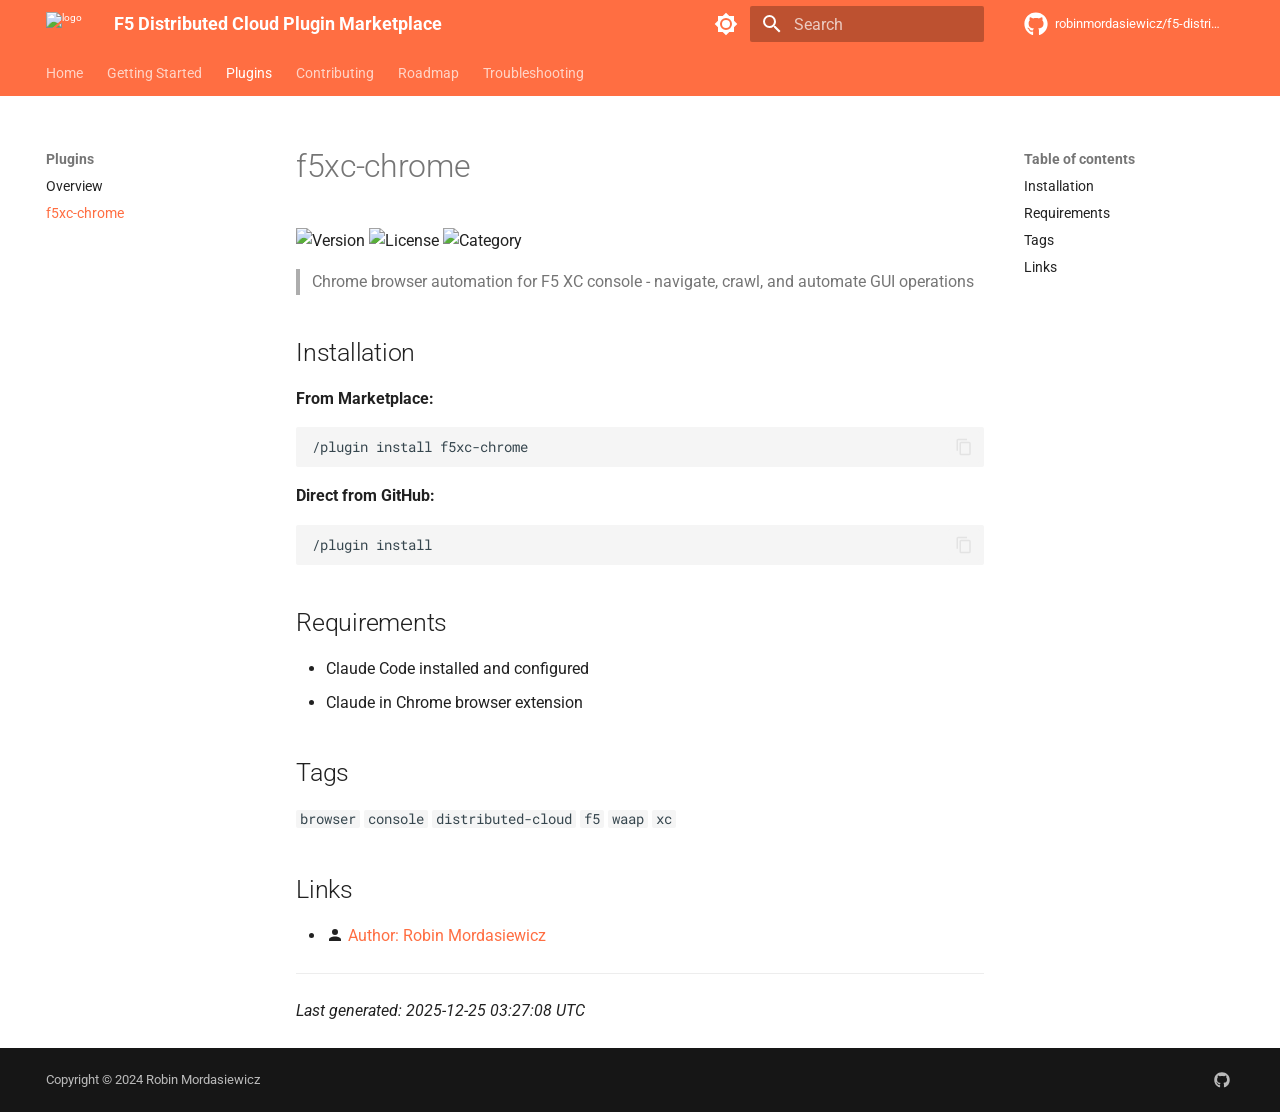
==== commit f77cb21d: "deploy: 98d84100117522f65fadfbd6ee7f15d3da0dd033" ====
--- a/plugins/f5xc-chrome/index.html
+++ b/plugins/f5xc-chrome/index.html
@@ -1,3 +1,3 @@
 <!doctype html><html lang=en class=no-js> <head><meta charset=utf-8><meta name=viewport content="width=device-width,initial-scale=1"><meta name=description content="Chrome browser automation for F5 XC console - navigate, crawl, and automate GUI operations"><meta name=author content="Robin Mordasiewicz"><link href=https://robinmordasiewicz.github.io/f5-distributed-cloud-marketplace/plugins/f5xc-chrome/ rel=canonical><link href=../ rel=prev><link href=../../contributing/ rel=next><link rel=icon href=../../assets/favicon.ico><meta name=generator content="mkdocs-1.6.1, mkdocs-material-9.7.1"><title>f5xc-chrome - F5 Distributed Cloud Plugin Marketplace</title><link rel=stylesheet href=../../assets/stylesheets/main.484c7ddc.min.css><link rel=stylesheet href=../../assets/stylesheets/palette.ab4e12ef.min.css><link rel=preconnect href=https://fonts.gstatic.com crossorigin><link rel=stylesheet href="https://fonts.googleapis.com/css?family=Roboto:300,300i,400,400i,700,700i%7CRoboto+Mono:400,400i,700,700i&display=fallback"><style>:root{--md-text-font:"Roboto";--md-code-font:"Roboto Mono"}</style><link rel=stylesheet href=../../stylesheets/extra.css><script>__md_scope=new URL("../..",location),__md_hash=e=>[...e].reduce(((e,_)=>(e<<5)-e+_.charCodeAt(0)),0),__md_get=(e,_=localStorage,t=__md_scope)=>JSON.parse(_.getItem(t.pathname+"."+e)),__md_set=(e,_,t=localStorage,a=__md_scope)=>{try{t.setItem(a.pathname+"."+e,JSON.stringify(_))}catch(e){}}</script></head> <body dir=ltr data-md-color-scheme=default data-md-color-primary=deep-orange data-md-color-accent=red> <input class=md-toggle data-md-toggle=drawer type=checkbox id=__drawer autocomplete=off> <input class=md-toggle data-md-toggle=search type=checkbox id=__search autocomplete=off> <label class=md-overlay for=__drawer></label> <div data-md-component=skip> <a href=#installation class=md-skip> Skip to content </a> </div> <div data-md-component=announce> </div> <header class=md-header data-md-component=header> <nav class="md-header__inner md-grid" aria-label=Header> <a href=../.. title="F5 Distributed Cloud Plugin Marketplace" class="md-header__button md-logo" aria-label="F5 Distributed Cloud Plugin Marketplace" data-md-component=logo> <img src=../../assets/logo.png alt=logo> </a> <label class="md-header__button md-icon" for=__drawer> <svg xmlns=http://www.w3.org/2000/svg viewbox="0 0 24 24"><path d="M3 6h18v2H3zm0 5h18v2H3zm0 5h18v2H3z"/></svg> </label> <div class=md-header__title data-md-component=header-title> <div class=md-header__ellipsis> <div class=md-header__topic> <span class=md-ellipsis> F5 Distributed Cloud Plugin Marketplace </span> </div> <div class=md-header__topic data-md-component=header-topic> <span class=md-ellipsis> f5xc-chrome </span> </div> </div> </div> <form class=md-header__option data-md-component=palette> <input class=md-option data-md-color-media data-md-color-scheme=default data-md-color-primary=deep-orange data-md-color-accent=red aria-label="Switch to dark mode" type=radio name=__palette id=__palette_0> <label class="md-header__button md-icon" title="Switch to dark mode" for=__palette_1 hidden> <svg xmlns=http://www.w3.org/2000/svg viewbox="0 0 24 24"><path d="M12 8a4 4 0 0 0-4 4 4 4 0 0 0 4 4 4 4 0 0 0 4-4 4 4 0 0 0-4-4m0 10a6 6 0 0 1-6-6 6 6 0 0 1 6-6 6 6 0 0 1 6 6 6 6 0 0 1-6 6m8-9.31V4h-4.69L12 .69 8.69 4H4v4.69L.69 12 4 15.31V20h4.69L12 23.31 15.31 20H20v-4.69L23.31 12z"/></svg> </label> <input class=md-option data-md-color-media data-md-color-scheme=slate data-md-color-primary=deep-orange data-md-color-accent=red aria-label="Switch to light mode" type=radio name=__palette id=__palette_1> <label class="md-header__button md-icon" title="Switch to light mode" for=__palette_0 hidden> <svg xmlns=http://www.w3.org/2000/svg viewbox="0 0 24 24"><path d="M12 18c-.89 0-1.74-.2-2.5-.55C11.56 16.5 13 14.42 13 12s-1.44-4.5-3.5-5.45C10.26 6.2 11.11 6 12 6a6 6 0 0 1 6 6 6 6 0 0 1-6 6m8-9.31V4h-4.69L12 .69 8.69 4H4v4.69L.69 12 4 15.31V20h4.69L12 23.31 15.31 20H20v-4.69L23.31 12z"/></svg> </label> </form> <script>var palette=__md_get("__palette");if(palette&&palette.color){if("(prefers-color-scheme)"===palette.color.media){var media=matchMedia("(prefers-color-scheme: light)"),input=document.querySelector(media.matches?"[data-md-color-media='(prefers-color-scheme: light)']":"[data-md-color-media='(prefers-color-scheme: dark)']");palette.color.media=input.getAttribute("data-md-color-media"),palette.color.scheme=input.getAttribute("data-md-color-scheme"),palette.color.primary=input.getAttribute("data-md-color-primary"),palette.color.accent=input.getAttribute("data-md-color-accent")}for(var[key,value]of Object.entries(palette.color))document.body.setAttribute("data-md-color-"+key,value)}</script> <label class="md-header__button md-icon" for=__search> <svg xmlns=http://www.w3.org/2000/svg viewbox="0 0 24 24"><path d="M9.5 3A6.5 6.5 0 0 1 16 9.5c0 1.61-.59 3.09-1.56 4.23l.27.27h.79l5 5-1.5 1.5-5-5v-.79l-.27-.27A6.52 6.52 0 0 1 9.5 16 6.5 6.5 0 0 1 3 9.5 6.5 6.5 0 0 1 9.5 3m0 2C7 5 5 7 5 9.5S7 14 9.5 14 14 12 14 9.5 12 5 9.5 5"/></svg> </label> <div class=md-search data-md-component=search role=dialog> <label class=md-search__overlay for=__search></label> <div class=md-search__inner role=search> <form class=md-search__form name=search> <input type=text class=md-search__input name=query aria-label=Search placeholder=Search autocapitalize=off autocorrect=off autocomplete=off spellcheck=false data-md-component=search-query required> <label class="md-search__icon md-icon" for=__search> <svg xmlns=http://www.w3.org/2000/svg viewbox="0 0 24 24"><path d="M9.5 3A6.5 6.5 0 0 1 16 9.5c0 1.61-.59 3.09-1.56 4.23l.27.27h.79l5 5-1.5 1.5-5-5v-.79l-.27-.27A6.52 6.52 0 0 1 9.5 16 6.5 6.5 0 0 1 3 9.5 6.5 6.5 0 0 1 9.5 3m0 2C7 5 5 7 5 9.5S7 14 9.5 14 14 12 14 9.5 12 5 9.5 5"/></svg> <svg xmlns=http://www.w3.org/2000/svg viewbox="0 0 24 24"><path d="M20 11v2H8l5.5 5.5-1.42 1.42L4.16 12l7.92-7.92L13.5 5.5 8 11z"/></svg> </label> <nav class=md-search__options aria-label=Search> <button type=reset class="md-search__icon md-icon" title=Clear aria-label=Clear tabindex=-1> <svg xmlns=http://www.w3.org/2000/svg viewbox="0 0 24 24"><path d="M19 6.41 17.59 5 12 10.59 6.41 5 5 6.41 10.59 12 5 17.59 6.41 19 12 13.41 17.59 19 19 17.59 13.41 12z"/></svg> </button> </nav> <div class=md-search__suggest data-md-component=search-suggest></div> </form> <div class=md-search__output> <div class=md-search__scrollwrap tabindex=0 data-md-scrollfix> <div class=md-search-result data-md-component=search-result> <div class=md-search-result__meta> Initializing search </div> <ol class=md-search-result__list role=presentation></ol> </div> </div> </div> </div> </div> <div class=md-header__source> <a href=https://github.com/robinmordasiewicz/f5-distributed-cloud-marketplace title="Go to repository" class=md-source data-md-component=source> <div class="md-source__icon md-icon"> <svg xmlns=http://www.w3.org/2000/svg viewbox="0 0 512 512"><!-- Font Awesome Free 7.1.0 by @fontawesome - https://fontawesome.com License - https://fontawesome.com/license/free (Icons: CC BY 4.0, Fonts: SIL OFL 1.1, Code: MIT License) Copyright 2025 Fonticons, Inc.--><path d="M173.9 397.4c0 2-2.3 3.6-5.2 3.6-3.3.3-5.6-1.3-5.6-3.6 0-2 2.3-3.6 5.2-3.6 3-.3 5.6 1.3 5.6 3.6m-31.1-4.5c-.7 2 1.3 4.3 4.3 4.9 2.6 1 5.6 0 6.2-2s-1.3-4.3-4.3-5.2c-2.6-.7-5.5.3-6.2 2.3m44.2-1.7c-2.9.7-4.9 2.6-4.6 4.9.3 2 2.9 3.3 5.9 2.6 2.9-.7 4.9-2.6 4.6-4.6-.3-1.9-3-3.2-5.9-2.9M252.8 8C114.1 8 8 113.3 8 252c0 110.9 69.8 205.8 169.5 239.2 12.8 2.3 17.3-5.6 17.3-12.1 0-6.2-.3-40.4-.3-61.4 0 0-70 15-84.7-29.8 0 0-11.4-29.1-27.8-36.6 0 0-22.9-15.7 1.6-15.4 0 0 24.9 2 38.6 25.8 21.9 38.6 58.6 27.5 72.9 20.9 2.3-16 8.8-27.1 16-33.7-55.9-6.2-112.3-14.3-112.3-110.5 0-27.5 7.6-41.3 23.6-58.9-2.6-6.5-11.1-33.3 2.6-67.9 20.9-6.5 69 27 69 27 20-5.6 41.5-8.5 62.8-8.5s42.8 2.9 62.8 8.5c0 0 48.1-33.6 69-27 13.7 34.7 5.2 61.4 2.6 67.9 16 17.7 25.8 31.5 25.8 58.9 0 96.5-58.9 104.2-114.8 110.5 9.2 7.9 17 22.9 17 46.4 0 33.7-.3 75.4-.3 83.6 0 6.5 4.6 14.4 17.3 12.1C436.2 457.8 504 362.9 504 252 504 113.3 391.5 8 252.8 8M105.2 352.9c-1.3 1-1 3.3.7 5.2 1.6 1.6 3.9 2.3 5.2 1 1.3-1 1-3.3-.7-5.2-1.6-1.6-3.9-2.3-5.2-1m-10.8-8.1c-.7 1.3.3 2.9 2.3 3.9 1.6 1 3.6.7 4.3-.7.7-1.3-.3-2.9-2.3-3.9-2-.6-3.6-.3-4.3.7m32.4 35.6c-1.6 1.3-1 4.3 1.3 6.2 2.3 2.3 5.2 2.6 6.5 1 1.3-1.3.7-4.3-1.3-6.2-2.2-2.3-5.2-2.6-6.5-1m-11.4-14.7c-1.6 1-1.6 3.6 0 5.9s4.3 3.3 5.6 2.3c1.6-1.3 1.6-3.9 0-6.2-1.4-2.3-4-3.3-5.6-2"/></svg> </div> <div class=md-source__repository> robinmordasiewicz/f5-distributed-cloud-marketplace </div> </a> </div> </nav> </header> <div class=md-container data-md-component=container> <nav class=md-tabs aria-label=Tabs data-md-component=tabs> <div class=md-grid> <ul class=md-tabs__list> <li class=md-tabs__item> <a href=../.. class=md-tabs__link> Home </a> </li> <li class=md-tabs__item> <a href=../../getting-started/ class=md-tabs__link> Getting Started </a> </li> <li class="md-tabs__item md-tabs__item--active"> <a href=../ class=md-tabs__link> Plugins </a> </li> <li class=md-tabs__item> <a href=../../contributing/ class=md-tabs__link> Contributing </a> </li> <li class=md-tabs__item> <a href=../../roadmap/ class=md-tabs__link> Roadmap </a> </li> <li class=md-tabs__item> <a href=../../troubleshooting/ class=md-tabs__link> Troubleshooting </a> </li> </ul> </div> </nav> <main class=md-main data-md-component=main> <div class="md-main__inner md-grid"> <div class="md-sidebar md-sidebar--primary" data-md-component=sidebar data-md-type=navigation> <div class=md-sidebar__scrollwrap> <div class=md-sidebar__inner> <nav class="md-nav md-nav--primary md-nav--lifted" aria-label=Navigation data-md-level=0> <label class=md-nav__title for=__drawer> <a href=../.. title="F5 Distributed Cloud Plugin Marketplace" class="md-nav__button md-logo" aria-label="F5 Distributed Cloud Plugin Marketplace" data-md-component=logo> <img src=../../assets/logo.png alt=logo> </a> F5 Distributed Cloud Plugin Marketplace </label> <div class=md-nav__source> <a href=https://github.com/robinmordasiewicz/f5-distributed-cloud-marketplace title="Go to repository" class=md-source data-md-component=source> <div class="md-source__icon md-icon"> <svg xmlns=http://www.w3.org/2000/svg viewbox="0 0 512 512"><!-- Font Awesome Free 7.1.0 by @fontawesome - https://fontawesome.com License - https://fontawesome.com/license/free (Icons: CC BY 4.0, Fonts: SIL OFL 1.1, Code: MIT License) Copyright 2025 Fonticons, Inc.--><path d="M173.9 397.4c0 2-2.3 3.6-5.2 3.6-3.3.3-5.6-1.3-5.6-3.6 0-2 2.3-3.6 5.2-3.6 3-.3 5.6 1.3 5.6 3.6m-31.1-4.5c-.7 2 1.3 4.3 4.3 4.9 2.6 1 5.6 0 6.2-2s-1.3-4.3-4.3-5.2c-2.6-.7-5.5.3-6.2 2.3m44.2-1.7c-2.9.7-4.9 2.6-4.6 4.9.3 2 2.9 3.3 5.9 2.6 2.9-.7 4.9-2.6 4.6-4.6-.3-1.9-3-3.2-5.9-2.9M252.8 8C114.1 8 8 113.3 8 252c0 110.9 69.8 205.8 169.5 239.2 12.8 2.3 17.3-5.6 17.3-12.1 0-6.2-.3-40.4-.3-61.4 0 0-70 15-84.7-29.8 0 0-11.4-29.1-27.8-36.6 0 0-22.9-15.7 1.6-15.4 0 0 24.9 2 38.6 25.8 21.9 38.6 58.6 27.5 72.9 20.9 2.3-16 8.8-27.1 16-33.7-55.9-6.2-112.3-14.3-112.3-110.5 0-27.5 7.6-41.3 23.6-58.9-2.6-6.5-11.1-33.3 2.6-67.9 20.9-6.5 69 27 69 27 20-5.6 41.5-8.5 62.8-8.5s42.8 2.9 62.8 8.5c0 0 48.1-33.6 69-27 13.7 34.7 5.2 61.4 2.6 67.9 16 17.7 25.8 31.5 25.8 58.9 0 96.5-58.9 104.2-114.8 110.5 9.2 7.9 17 22.9 17 46.4 0 33.7-.3 75.4-.3 83.6 0 6.5 4.6 14.4 17.3 12.1C436.2 457.8 504 362.9 504 252 504 113.3 391.5 8 252.8 8M105.2 352.9c-1.3 1-1 3.3.7 5.2 1.6 1.6 3.9 2.3 5.2 1 1.3-1 1-3.3-.7-5.2-1.6-1.6-3.9-2.3-5.2-1m-10.8-8.1c-.7 1.3.3 2.9 2.3 3.9 1.6 1 3.6.7 4.3-.7.7-1.3-.3-2.9-2.3-3.9-2-.6-3.6-.3-4.3.7m32.4 35.6c-1.6 1.3-1 4.3 1.3 6.2 2.3 2.3 5.2 2.6 6.5 1 1.3-1.3.7-4.3-1.3-6.2-2.2-2.3-5.2-2.6-6.5-1m-11.4-14.7c-1.6 1-1.6 3.6 0 5.9s4.3 3.3 5.6 2.3c1.6-1.3 1.6-3.9 0-6.2-1.4-2.3-4-3.3-5.6-2"/></svg> </div> <div class=md-source__repository> robinmordasiewicz/f5-distributed-cloud-marketplace </div> </a> </div> <ul class=md-nav__list data-md-scrollfix> <li class=md-nav__item> <a href=../.. class=md-nav__link> <span class=md-ellipsis> Home </span> </a> </li> <li class=md-nav__item> <a href=../../getting-started/ class=md-nav__link> <span class=md-ellipsis> Getting Started </span> </a> </li> <li class="md-nav__item md-nav__item--active md-nav__item--section md-nav__item--nested"> <input class="md-nav__toggle md-toggle " type=checkbox id=__nav_3 checked> <label class=md-nav__link for=__nav_3 id=__nav_3_label tabindex> <span class=md-ellipsis> Plugins </span> <span class="md-nav__icon md-icon"></span> </label> <nav class=md-nav data-md-level=1 aria-labelledby=__nav_3_label aria-expanded=true> <label class=md-nav__title for=__nav_3> <span class="md-nav__icon md-icon"></span> Plugins </label> <ul class=md-nav__list data-md-scrollfix> <li class=md-nav__item> <a href=../ class=md-nav__link> <span class=md-ellipsis> Overview </span> </a> </li> <li class="md-nav__item md-nav__item--active"> <input class="md-nav__toggle md-toggle" type=checkbox id=__toc> <label class="md-nav__link md-nav__link--active" for=__toc> <span class=md-ellipsis> f5xc-chrome </span> <span class="md-nav__icon md-icon"></span> </label> <a href=./ class="md-nav__link md-nav__link--active"> <span class=md-ellipsis> f5xc-chrome </span> </a> <nav class="md-nav md-nav--secondary" aria-label="Table of contents"> <label class=md-nav__title for=__toc> <span class="md-nav__icon md-icon"></span> Table of contents </label> <ul class=md-nav__list data-md-component=toc data-md-scrollfix> <li class=md-nav__item> <a href=#installation class=md-nav__link> <span class=md-ellipsis> Installation </span> </a> </li> <li class=md-nav__item> <a href=#requirements class=md-nav__link> <span class=md-ellipsis> Requirements </span> </a> </li> <li class=md-nav__item> <a href=#tags class=md-nav__link> <span class=md-ellipsis> Tags </span> </a> </li> <li class=md-nav__item> <a href=#links class=md-nav__link> <span class=md-ellipsis> Links </span> </a> </li> </ul> </nav> </li> </ul> </nav> </li> <li class=md-nav__item> <a href=../../contributing/ class=md-nav__link> <span class=md-ellipsis> Contributing </span> </a> </li> <li class=md-nav__item> <a href=../../roadmap/ class=md-nav__link> <span class=md-ellipsis> Roadmap </span> </a> </li> <li class=md-nav__item> <a href=../../troubleshooting/ class=md-nav__link> <span class=md-ellipsis> Troubleshooting </span> </a> </li> </ul> </nav> </div> </div> </div> <div class="md-sidebar md-sidebar--secondary" data-md-component=sidebar data-md-type=toc> <div class=md-sidebar__scrollwrap> <div class=md-sidebar__inner> <nav class="md-nav md-nav--secondary" aria-label="Table of contents"> <label class=md-nav__title for=__toc> <span class="md-nav__icon md-icon"></span> Table of contents </label> <ul class=md-nav__list data-md-component=toc data-md-scrollfix> <li class=md-nav__item> <a href=#installation class=md-nav__link> <span class=md-ellipsis> Installation </span> </a> </li> <li class=md-nav__item> <a href=#requirements class=md-nav__link> <span class=md-ellipsis> Requirements </span> </a> </li> <li class=md-nav__item> <a href=#tags class=md-nav__link> <span class=md-ellipsis> Tags </span> </a> </li> <li class=md-nav__item> <a href=#links class=md-nav__link> <span class=md-ellipsis> Links </span> </a> </li> </ul> </nav> </div> </div> </div> <div class=md-content data-md-component=content> <article class="md-content__inner md-typeset"> <h1>f5xc-chrome</h1> <p><img alt=Version src=https://img.shields.io/badge/version-0.1.0-blue> <img alt=License src=https://img.shields.io/badge/license-MIT-green> <img alt=Category src=https://img.shields.io/badge/category-automation-orange></p> <blockquote> <p>Chrome browser automation for F5 XC console - navigate, crawl, and automate GUI operations</p> </blockquote> <h2 id=installation>Installation<a class=headerlink href=#installation title="Permanent link">&para;</a></h2> <p><strong>From Marketplace:</strong></p> <div class="language-bash highlight"><pre><span></span><code><span id=__span-0-1><a id=__codelineno-0-1 name=__codelineno-0-1 href=#__codelineno-0-1></a>/plugin<span class=w> </span>install<span class=w> </span>f5xc-chrome
 </span></code></pre></div> <p><strong>Direct from GitHub:</strong></p> <div class="language-bash highlight"><pre><span></span><code><span id=__span-1-1><a id=__codelineno-1-1 name=__codelineno-1-1 href=#__codelineno-1-1></a>/plugin<span class=w> </span>install<span class=w> </span>
-</span></code></pre></div> <h2 id=requirements>Requirements<a class=headerlink href=#requirements title="Permanent link">&para;</a></h2> <ul> <li>Claude Code installed and configured</li> <li>Claude in Chrome browser extension</li> </ul> <h2 id=tags>Tags<a class=headerlink href=#tags title="Permanent link">&para;</a></h2> <p><code>browser</code> <code>console</code> <code>distributed-cloud</code> <code>f5</code> <code>waap</code> <code>xc</code></p> <h2 id=links>Links<a class=headerlink href=#links title="Permanent link">&para;</a></h2> <ul> <li><span class=twemoji><svg xmlns=http://www.w3.org/2000/svg viewbox="0 0 24 24"><path d="M12 4a4 4 0 0 1 4 4 4 4 0 0 1-4 4 4 4 0 0 1-4-4 4 4 0 0 1 4-4m0 10c4.42 0 8 1.79 8 4v2H4v-2c0-2.21 3.58-4 8-4"/></svg></span> <a href=https://github.com/robinmordasiewicz>Author: Robin Mordasiewicz</a></li> </ul> <hr> <p><em>Last generated: 2025-12-25 02:41:14 UTC</em></p> </article> </div> <script>var target=document.getElementById(location.hash.slice(1));target&&target.name&&(target.checked=target.name.startsWith("__tabbed_"))</script> </div> <button type=button class="md-top md-icon" data-md-component=top hidden> <svg xmlns=http://www.w3.org/2000/svg viewbox="0 0 24 24"><path d="M13 20h-2V8l-5.5 5.5-1.42-1.42L12 4.16l7.92 7.92-1.42 1.42L13 8z"/></svg> Back to top </button> </main> <footer class=md-footer> <div class="md-footer-meta md-typeset"> <div class="md-footer-meta__inner md-grid"> <div class=md-copyright> <div class=md-copyright__highlight> Copyright &copy; 2024 Robin Mordasiewicz </div> </div> <div class=md-social> <a href=https://github.com/robinmordasiewicz target=_blank rel=noopener title="Robin Mordasiewicz on GitHub" class=md-social__link> <svg xmlns=http://www.w3.org/2000/svg viewbox="0 0 512 512"><!-- Font Awesome Free 7.1.0 by @fontawesome - https://fontawesome.com License - https://fontawesome.com/license/free (Icons: CC BY 4.0, Fonts: SIL OFL 1.1, Code: MIT License) Copyright 2025 Fonticons, Inc.--><path d="M173.9 397.4c0 2-2.3 3.6-5.2 3.6-3.3.3-5.6-1.3-5.6-3.6 0-2 2.3-3.6 5.2-3.6 3-.3 5.6 1.3 5.6 3.6m-31.1-4.5c-.7 2 1.3 4.3 4.3 4.9 2.6 1 5.6 0 6.2-2s-1.3-4.3-4.3-5.2c-2.6-.7-5.5.3-6.2 2.3m44.2-1.7c-2.9.7-4.9 2.6-4.6 4.9.3 2 2.9 3.3 5.9 2.6 2.9-.7 4.9-2.6 4.6-4.6-.3-1.9-3-3.2-5.9-2.9M252.8 8C114.1 8 8 113.3 8 252c0 110.9 69.8 205.8 169.5 239.2 12.8 2.3 17.3-5.6 17.3-12.1 0-6.2-.3-40.4-.3-61.4 0 0-70 15-84.7-29.8 0 0-11.4-29.1-27.8-36.6 0 0-22.9-15.7 1.6-15.4 0 0 24.9 2 38.6 25.8 21.9 38.6 58.6 27.5 72.9 20.9 2.3-16 8.8-27.1 16-33.7-55.9-6.2-112.3-14.3-112.3-110.5 0-27.5 7.6-41.3 23.6-58.9-2.6-6.5-11.1-33.3 2.6-67.9 20.9-6.5 69 27 69 27 20-5.6 41.5-8.5 62.8-8.5s42.8 2.9 62.8 8.5c0 0 48.1-33.6 69-27 13.7 34.7 5.2 61.4 2.6 67.9 16 17.7 25.8 31.5 25.8 58.9 0 96.5-58.9 104.2-114.8 110.5 9.2 7.9 17 22.9 17 46.4 0 33.7-.3 75.4-.3 83.6 0 6.5 4.6 14.4 17.3 12.1C436.2 457.8 504 362.9 504 252 504 113.3 391.5 8 252.8 8M105.2 352.9c-1.3 1-1 3.3.7 5.2 1.6 1.6 3.9 2.3 5.2 1 1.3-1 1-3.3-.7-5.2-1.6-1.6-3.9-2.3-5.2-1m-10.8-8.1c-.7 1.3.3 2.9 2.3 3.9 1.6 1 3.6.7 4.3-.7.7-1.3-.3-2.9-2.3-3.9-2-.6-3.6-.3-4.3.7m32.4 35.6c-1.6 1.3-1 4.3 1.3 6.2 2.3 2.3 5.2 2.6 6.5 1 1.3-1.3.7-4.3-1.3-6.2-2.2-2.3-5.2-2.6-6.5-1m-11.4-14.7c-1.6 1-1.6 3.6 0 5.9s4.3 3.3 5.6 2.3c1.6-1.3 1.6-3.9 0-6.2-1.4-2.3-4-3.3-5.6-2"/></svg> </a> </div> </div> </div> </footer> </div> <div class=md-dialog data-md-component=dialog> <div class="md-dialog__inner md-typeset"></div> </div> <script id=__config type=application/json>{"annotate": null, "base": "../..", "features": ["navigation.instant", "navigation.tracking", "navigation.tabs", "navigation.sections", "navigation.expand", "navigation.top", "search.suggest", "search.highlight", "content.code.copy", "content.code.annotate"], "search": "../../assets/javascripts/workers/search.2c215733.min.js", "tags": null, "translations": {"clipboard.copied": "Copied to clipboard", "clipboard.copy": "Copy to clipboard", "search.result.more.one": "1 more on this page", "search.result.more.other": "# more on this page", "search.result.none": "No matching documents", "search.result.one": "1 matching document", "search.result.other": "# matching documents", "search.result.placeholder": "Type to start searching", "search.result.term.missing": "Missing", "select.version": "Select version"}, "version": null}</script> <script src=../../assets/javascripts/bundle.79ae519e.min.js></script> </body> </html>+</span></code></pre></div> <h2 id=requirements>Requirements<a class=headerlink href=#requirements title="Permanent link">&para;</a></h2> <ul> <li>Claude Code installed and configured</li> <li>Claude in Chrome browser extension</li> </ul> <h2 id=tags>Tags<a class=headerlink href=#tags title="Permanent link">&para;</a></h2> <p><code>browser</code> <code>console</code> <code>distributed-cloud</code> <code>f5</code> <code>waap</code> <code>xc</code></p> <h2 id=links>Links<a class=headerlink href=#links title="Permanent link">&para;</a></h2> <ul> <li><span class=twemoji><svg xmlns=http://www.w3.org/2000/svg viewbox="0 0 24 24"><path d="M12 4a4 4 0 0 1 4 4 4 4 0 0 1-4 4 4 4 0 0 1-4-4 4 4 0 0 1 4-4m0 10c4.42 0 8 1.79 8 4v2H4v-2c0-2.21 3.58-4 8-4"/></svg></span> <a href=https://github.com/robinmordasiewicz>Author: Robin Mordasiewicz</a></li> </ul> <hr> <p><em>Last generated: 2025-12-25 03:27:08 UTC</em></p> </article> </div> <script>var target=document.getElementById(location.hash.slice(1));target&&target.name&&(target.checked=target.name.startsWith("__tabbed_"))</script> </div> <button type=button class="md-top md-icon" data-md-component=top hidden> <svg xmlns=http://www.w3.org/2000/svg viewbox="0 0 24 24"><path d="M13 20h-2V8l-5.5 5.5-1.42-1.42L12 4.16l7.92 7.92-1.42 1.42L13 8z"/></svg> Back to top </button> </main> <footer class=md-footer> <div class="md-footer-meta md-typeset"> <div class="md-footer-meta__inner md-grid"> <div class=md-copyright> <div class=md-copyright__highlight> Copyright &copy; 2024 Robin Mordasiewicz </div> </div> <div class=md-social> <a href=https://github.com/robinmordasiewicz target=_blank rel=noopener title="Robin Mordasiewicz on GitHub" class=md-social__link> <svg xmlns=http://www.w3.org/2000/svg viewbox="0 0 512 512"><!-- Font Awesome Free 7.1.0 by @fontawesome - https://fontawesome.com License - https://fontawesome.com/license/free (Icons: CC BY 4.0, Fonts: SIL OFL 1.1, Code: MIT License) Copyright 2025 Fonticons, Inc.--><path d="M173.9 397.4c0 2-2.3 3.6-5.2 3.6-3.3.3-5.6-1.3-5.6-3.6 0-2 2.3-3.6 5.2-3.6 3-.3 5.6 1.3 5.6 3.6m-31.1-4.5c-.7 2 1.3 4.3 4.3 4.9 2.6 1 5.6 0 6.2-2s-1.3-4.3-4.3-5.2c-2.6-.7-5.5.3-6.2 2.3m44.2-1.7c-2.9.7-4.9 2.6-4.6 4.9.3 2 2.9 3.3 5.9 2.6 2.9-.7 4.9-2.6 4.6-4.6-.3-1.9-3-3.2-5.9-2.9M252.8 8C114.1 8 8 113.3 8 252c0 110.9 69.8 205.8 169.5 239.2 12.8 2.3 17.3-5.6 17.3-12.1 0-6.2-.3-40.4-.3-61.4 0 0-70 15-84.7-29.8 0 0-11.4-29.1-27.8-36.6 0 0-22.9-15.7 1.6-15.4 0 0 24.9 2 38.6 25.8 21.9 38.6 58.6 27.5 72.9 20.9 2.3-16 8.8-27.1 16-33.7-55.9-6.2-112.3-14.3-112.3-110.5 0-27.5 7.6-41.3 23.6-58.9-2.6-6.5-11.1-33.3 2.6-67.9 20.9-6.5 69 27 69 27 20-5.6 41.5-8.5 62.8-8.5s42.8 2.9 62.8 8.5c0 0 48.1-33.6 69-27 13.7 34.7 5.2 61.4 2.6 67.9 16 17.7 25.8 31.5 25.8 58.9 0 96.5-58.9 104.2-114.8 110.5 9.2 7.9 17 22.9 17 46.4 0 33.7-.3 75.4-.3 83.6 0 6.5 4.6 14.4 17.3 12.1C436.2 457.8 504 362.9 504 252 504 113.3 391.5 8 252.8 8M105.2 352.9c-1.3 1-1 3.3.7 5.2 1.6 1.6 3.9 2.3 5.2 1 1.3-1 1-3.3-.7-5.2-1.6-1.6-3.9-2.3-5.2-1m-10.8-8.1c-.7 1.3.3 2.9 2.3 3.9 1.6 1 3.6.7 4.3-.7.7-1.3-.3-2.9-2.3-3.9-2-.6-3.6-.3-4.3.7m32.4 35.6c-1.6 1.3-1 4.3 1.3 6.2 2.3 2.3 5.2 2.6 6.5 1 1.3-1.3.7-4.3-1.3-6.2-2.2-2.3-5.2-2.6-6.5-1m-11.4-14.7c-1.6 1-1.6 3.6 0 5.9s4.3 3.3 5.6 2.3c1.6-1.3 1.6-3.9 0-6.2-1.4-2.3-4-3.3-5.6-2"/></svg> </a> </div> </div> </div> </footer> </div> <div class=md-dialog data-md-component=dialog> <div class="md-dialog__inner md-typeset"></div> </div> <script id=__config type=application/json>{"annotate": null, "base": "../..", "features": ["navigation.instant", "navigation.tracking", "navigation.tabs", "navigation.sections", "navigation.expand", "navigation.top", "search.suggest", "search.highlight", "content.code.copy", "content.code.annotate"], "search": "../../assets/javascripts/workers/search.2c215733.min.js", "tags": null, "translations": {"clipboard.copied": "Copied to clipboard", "clipboard.copy": "Copy to clipboard", "search.result.more.one": "1 more on this page", "search.result.more.other": "# more on this page", "search.result.none": "No matching documents", "search.result.one": "1 matching document", "search.result.other": "# matching documents", "search.result.placeholder": "Type to start searching", "search.result.term.missing": "Missing", "select.version": "Select version"}, "version": null}</script> <script src=../../assets/javascripts/bundle.79ae519e.min.js></script> </body> </html>
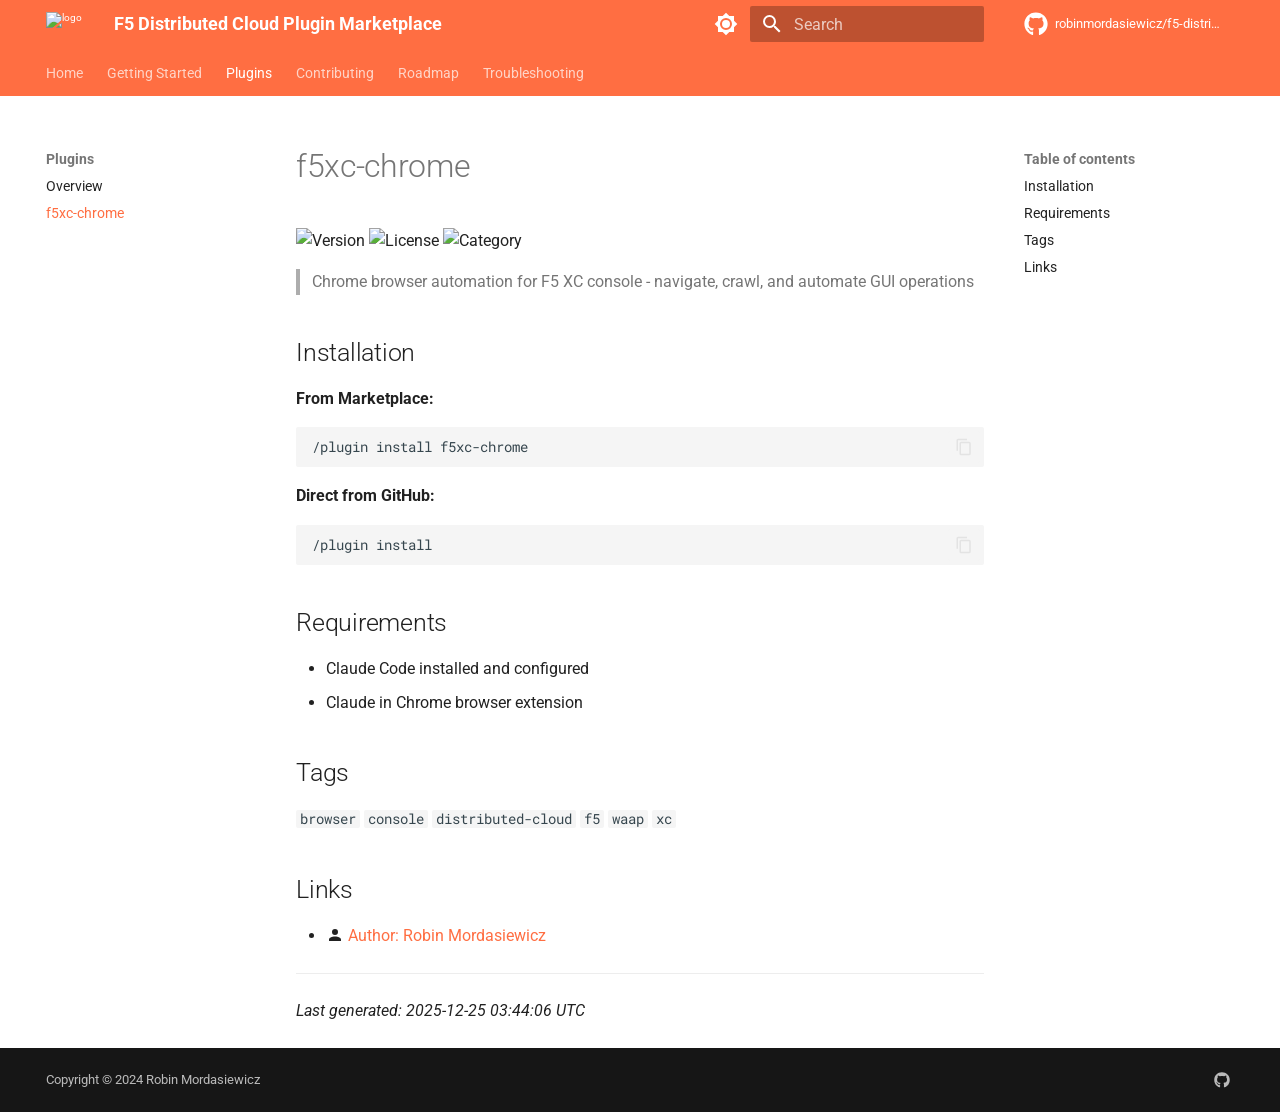
==== commit 231b4ac1: "deploy: e5803e3ceca8fd88e63e910e0e798390f140fae9" ====
--- a/plugins/f5xc-chrome/index.html
+++ b/plugins/f5xc-chrome/index.html
@@ -1,3 +1,3 @@
-<!doctype html><html lang=en class=no-js> <head><meta charset=utf-8><meta name=viewport content="width=device-width,initial-scale=1"><meta name=description content="Chrome browser automation for F5 XC console - navigate, crawl, and automate GUI operations"><meta name=author content="Robin Mordasiewicz"><link href=https://robinmordasiewicz.github.io/f5-distributed-cloud-marketplace/plugins/f5xc-chrome/ rel=canonical><link href=../ rel=prev><link href=../../contributing/ rel=next><link rel=icon href=../../assets/favicon.ico><meta name=generator content="mkdocs-1.6.1, mkdocs-material-9.7.1"><title>f5xc-chrome - F5 Distributed Cloud Plugin Marketplace</title><link rel=stylesheet href=../../assets/stylesheets/main.484c7ddc.min.css><link rel=stylesheet href=../../assets/stylesheets/palette.ab4e12ef.min.css><link rel=preconnect href=https://fonts.gstatic.com crossorigin><link rel=stylesheet href="https://fonts.googleapis.com/css?family=Roboto:300,300i,400,400i,700,700i%7CRoboto+Mono:400,400i,700,700i&display=fallback"><style>:root{--md-text-font:"Roboto";--md-code-font:"Roboto Mono"}</style><link rel=stylesheet href=../../stylesheets/extra.css><script>__md_scope=new URL("../..",location),__md_hash=e=>[...e].reduce(((e,_)=>(e<<5)-e+_.charCodeAt(0)),0),__md_get=(e,_=localStorage,t=__md_scope)=>JSON.parse(_.getItem(t.pathname+"."+e)),__md_set=(e,_,t=localStorage,a=__md_scope)=>{try{t.setItem(a.pathname+"."+e,JSON.stringify(_))}catch(e){}}</script></head> <body dir=ltr data-md-color-scheme=default data-md-color-primary=deep-orange data-md-color-accent=red> <input class=md-toggle data-md-toggle=drawer type=checkbox id=__drawer autocomplete=off> <input class=md-toggle data-md-toggle=search type=checkbox id=__search autocomplete=off> <label class=md-overlay for=__drawer></label> <div data-md-component=skip> <a href=#installation class=md-skip> Skip to content </a> </div> <div data-md-component=announce> </div> <header class=md-header data-md-component=header> <nav class="md-header__inner md-grid" aria-label=Header> <a href=../.. title="F5 Distributed Cloud Plugin Marketplace" class="md-header__button md-logo" aria-label="F5 Distributed Cloud Plugin Marketplace" data-md-component=logo> <img src=../../assets/logo.png alt=logo> </a> <label class="md-header__button md-icon" for=__drawer> <svg xmlns=http://www.w3.org/2000/svg viewbox="0 0 24 24"><path d="M3 6h18v2H3zm0 5h18v2H3zm0 5h18v2H3z"/></svg> </label> <div class=md-header__title data-md-component=header-title> <div class=md-header__ellipsis> <div class=md-header__topic> <span class=md-ellipsis> F5 Distributed Cloud Plugin Marketplace </span> </div> <div class=md-header__topic data-md-component=header-topic> <span class=md-ellipsis> f5xc-chrome </span> </div> </div> </div> <form class=md-header__option data-md-component=palette> <input class=md-option data-md-color-media data-md-color-scheme=default data-md-color-primary=deep-orange data-md-color-accent=red aria-label="Switch to dark mode" type=radio name=__palette id=__palette_0> <label class="md-header__button md-icon" title="Switch to dark mode" for=__palette_1 hidden> <svg xmlns=http://www.w3.org/2000/svg viewbox="0 0 24 24"><path d="M12 8a4 4 0 0 0-4 4 4 4 0 0 0 4 4 4 4 0 0 0 4-4 4 4 0 0 0-4-4m0 10a6 6 0 0 1-6-6 6 6 0 0 1 6-6 6 6 0 0 1 6 6 6 6 0 0 1-6 6m8-9.31V4h-4.69L12 .69 8.69 4H4v4.69L.69 12 4 15.31V20h4.69L12 23.31 15.31 20H20v-4.69L23.31 12z"/></svg> </label> <input class=md-option data-md-color-media data-md-color-scheme=slate data-md-color-primary=deep-orange data-md-color-accent=red aria-label="Switch to light mode" type=radio name=__palette id=__palette_1> <label class="md-header__button md-icon" title="Switch to light mode" for=__palette_0 hidden> <svg xmlns=http://www.w3.org/2000/svg viewbox="0 0 24 24"><path d="M12 18c-.89 0-1.74-.2-2.5-.55C11.56 16.5 13 14.42 13 12s-1.44-4.5-3.5-5.45C10.26 6.2 11.11 6 12 6a6 6 0 0 1 6 6 6 6 0 0 1-6 6m8-9.31V4h-4.69L12 .69 8.69 4H4v4.69L.69 12 4 15.31V20h4.69L12 23.31 15.31 20H20v-4.69L23.31 12z"/></svg> </label> </form> <script>var palette=__md_get("__palette");if(palette&&palette.color){if("(prefers-color-scheme)"===palette.color.media){var media=matchMedia("(prefers-color-scheme: light)"),input=document.querySelector(media.matches?"[data-md-color-media='(prefers-color-scheme: light)']":"[data-md-color-media='(prefers-color-scheme: dark)']");palette.color.media=input.getAttribute("data-md-color-media"),palette.color.scheme=input.getAttribute("data-md-color-scheme"),palette.color.primary=input.getAttribute("data-md-color-primary"),palette.color.accent=input.getAttribute("data-md-color-accent")}for(var[key,value]of Object.entries(palette.color))document.body.setAttribute("data-md-color-"+key,value)}</script> <label class="md-header__button md-icon" for=__search> <svg xmlns=http://www.w3.org/2000/svg viewbox="0 0 24 24"><path d="M9.5 3A6.5 6.5 0 0 1 16 9.5c0 1.61-.59 3.09-1.56 4.23l.27.27h.79l5 5-1.5 1.5-5-5v-.79l-.27-.27A6.52 6.52 0 0 1 9.5 16 6.5 6.5 0 0 1 3 9.5 6.5 6.5 0 0 1 9.5 3m0 2C7 5 5 7 5 9.5S7 14 9.5 14 14 12 14 9.5 12 5 9.5 5"/></svg> </label> <div class=md-search data-md-component=search role=dialog> <label class=md-search__overlay for=__search></label> <div class=md-search__inner role=search> <form class=md-search__form name=search> <input type=text class=md-search__input name=query aria-label=Search placeholder=Search autocapitalize=off autocorrect=off autocomplete=off spellcheck=false data-md-component=search-query required> <label class="md-search__icon md-icon" for=__search> <svg xmlns=http://www.w3.org/2000/svg viewbox="0 0 24 24"><path d="M9.5 3A6.5 6.5 0 0 1 16 9.5c0 1.61-.59 3.09-1.56 4.23l.27.27h.79l5 5-1.5 1.5-5-5v-.79l-.27-.27A6.52 6.52 0 0 1 9.5 16 6.5 6.5 0 0 1 3 9.5 6.5 6.5 0 0 1 9.5 3m0 2C7 5 5 7 5 9.5S7 14 9.5 14 14 12 14 9.5 12 5 9.5 5"/></svg> <svg xmlns=http://www.w3.org/2000/svg viewbox="0 0 24 24"><path d="M20 11v2H8l5.5 5.5-1.42 1.42L4.16 12l7.92-7.92L13.5 5.5 8 11z"/></svg> </label> <nav class=md-search__options aria-label=Search> <button type=reset class="md-search__icon md-icon" title=Clear aria-label=Clear tabindex=-1> <svg xmlns=http://www.w3.org/2000/svg viewbox="0 0 24 24"><path d="M19 6.41 17.59 5 12 10.59 6.41 5 5 6.41 10.59 12 5 17.59 6.41 19 12 13.41 17.59 19 19 17.59 13.41 12z"/></svg> </button> </nav> <div class=md-search__suggest data-md-component=search-suggest></div> </form> <div class=md-search__output> <div class=md-search__scrollwrap tabindex=0 data-md-scrollfix> <div class=md-search-result data-md-component=search-result> <div class=md-search-result__meta> Initializing search </div> <ol class=md-search-result__list role=presentation></ol> </div> </div> </div> </div> </div> <div class=md-header__source> <a href=https://github.com/robinmordasiewicz/f5-distributed-cloud-marketplace title="Go to repository" class=md-source data-md-component=source> <div class="md-source__icon md-icon"> <svg xmlns=http://www.w3.org/2000/svg viewbox="0 0 512 512"><!-- Font Awesome Free 7.1.0 by @fontawesome - https://fontawesome.com License - https://fontawesome.com/license/free (Icons: CC BY 4.0, Fonts: SIL OFL 1.1, Code: MIT License) Copyright 2025 Fonticons, Inc.--><path d="M173.9 397.4c0 2-2.3 3.6-5.2 3.6-3.3.3-5.6-1.3-5.6-3.6 0-2 2.3-3.6 5.2-3.6 3-.3 5.6 1.3 5.6 3.6m-31.1-4.5c-.7 2 1.3 4.3 4.3 4.9 2.6 1 5.6 0 6.2-2s-1.3-4.3-4.3-5.2c-2.6-.7-5.5.3-6.2 2.3m44.2-1.7c-2.9.7-4.9 2.6-4.6 4.9.3 2 2.9 3.3 5.9 2.6 2.9-.7 4.9-2.6 4.6-4.6-.3-1.9-3-3.2-5.9-2.9M252.8 8C114.1 8 8 113.3 8 252c0 110.9 69.8 205.8 169.5 239.2 12.8 2.3 17.3-5.6 17.3-12.1 0-6.2-.3-40.4-.3-61.4 0 0-70 15-84.7-29.8 0 0-11.4-29.1-27.8-36.6 0 0-22.9-15.7 1.6-15.4 0 0 24.9 2 38.6 25.8 21.9 38.6 58.6 27.5 72.9 20.9 2.3-16 8.8-27.1 16-33.7-55.9-6.2-112.3-14.3-112.3-110.5 0-27.5 7.6-41.3 23.6-58.9-2.6-6.5-11.1-33.3 2.6-67.9 20.9-6.5 69 27 69 27 20-5.6 41.5-8.5 62.8-8.5s42.8 2.9 62.8 8.5c0 0 48.1-33.6 69-27 13.7 34.7 5.2 61.4 2.6 67.9 16 17.7 25.8 31.5 25.8 58.9 0 96.5-58.9 104.2-114.8 110.5 9.2 7.9 17 22.9 17 46.4 0 33.7-.3 75.4-.3 83.6 0 6.5 4.6 14.4 17.3 12.1C436.2 457.8 504 362.9 504 252 504 113.3 391.5 8 252.8 8M105.2 352.9c-1.3 1-1 3.3.7 5.2 1.6 1.6 3.9 2.3 5.2 1 1.3-1 1-3.3-.7-5.2-1.6-1.6-3.9-2.3-5.2-1m-10.8-8.1c-.7 1.3.3 2.9 2.3 3.9 1.6 1 3.6.7 4.3-.7.7-1.3-.3-2.9-2.3-3.9-2-.6-3.6-.3-4.3.7m32.4 35.6c-1.6 1.3-1 4.3 1.3 6.2 2.3 2.3 5.2 2.6 6.5 1 1.3-1.3.7-4.3-1.3-6.2-2.2-2.3-5.2-2.6-6.5-1m-11.4-14.7c-1.6 1-1.6 3.6 0 5.9s4.3 3.3 5.6 2.3c1.6-1.3 1.6-3.9 0-6.2-1.4-2.3-4-3.3-5.6-2"/></svg> </div> <div class=md-source__repository> robinmordasiewicz/f5-distributed-cloud-marketplace </div> </a> </div> </nav> </header> <div class=md-container data-md-component=container> <nav class=md-tabs aria-label=Tabs data-md-component=tabs> <div class=md-grid> <ul class=md-tabs__list> <li class=md-tabs__item> <a href=../.. class=md-tabs__link> Home </a> </li> <li class=md-tabs__item> <a href=../../getting-started/ class=md-tabs__link> Getting Started </a> </li> <li class="md-tabs__item md-tabs__item--active"> <a href=../ class=md-tabs__link> Plugins </a> </li> <li class=md-tabs__item> <a href=../../contributing/ class=md-tabs__link> Contributing </a> </li> <li class=md-tabs__item> <a href=../../roadmap/ class=md-tabs__link> Roadmap </a> </li> <li class=md-tabs__item> <a href=../../troubleshooting/ class=md-tabs__link> Troubleshooting </a> </li> </ul> </div> </nav> <main class=md-main data-md-component=main> <div class="md-main__inner md-grid"> <div class="md-sidebar md-sidebar--primary" data-md-component=sidebar data-md-type=navigation> <div class=md-sidebar__scrollwrap> <div class=md-sidebar__inner> <nav class="md-nav md-nav--primary md-nav--lifted" aria-label=Navigation data-md-level=0> <label class=md-nav__title for=__drawer> <a href=../.. title="F5 Distributed Cloud Plugin Marketplace" class="md-nav__button md-logo" aria-label="F5 Distributed Cloud Plugin Marketplace" data-md-component=logo> <img src=../../assets/logo.png alt=logo> </a> F5 Distributed Cloud Plugin Marketplace </label> <div class=md-nav__source> <a href=https://github.com/robinmordasiewicz/f5-distributed-cloud-marketplace title="Go to repository" class=md-source data-md-component=source> <div class="md-source__icon md-icon"> <svg xmlns=http://www.w3.org/2000/svg viewbox="0 0 512 512"><!-- Font Awesome Free 7.1.0 by @fontawesome - https://fontawesome.com License - https://fontawesome.com/license/free (Icons: CC BY 4.0, Fonts: SIL OFL 1.1, Code: MIT License) Copyright 2025 Fonticons, Inc.--><path d="M173.9 397.4c0 2-2.3 3.6-5.2 3.6-3.3.3-5.6-1.3-5.6-3.6 0-2 2.3-3.6 5.2-3.6 3-.3 5.6 1.3 5.6 3.6m-31.1-4.5c-.7 2 1.3 4.3 4.3 4.9 2.6 1 5.6 0 6.2-2s-1.3-4.3-4.3-5.2c-2.6-.7-5.5.3-6.2 2.3m44.2-1.7c-2.9.7-4.9 2.6-4.6 4.9.3 2 2.9 3.3 5.9 2.6 2.9-.7 4.9-2.6 4.6-4.6-.3-1.9-3-3.2-5.9-2.9M252.8 8C114.1 8 8 113.3 8 252c0 110.9 69.8 205.8 169.5 239.2 12.8 2.3 17.3-5.6 17.3-12.1 0-6.2-.3-40.4-.3-61.4 0 0-70 15-84.7-29.8 0 0-11.4-29.1-27.8-36.6 0 0-22.9-15.7 1.6-15.4 0 0 24.9 2 38.6 25.8 21.9 38.6 58.6 27.5 72.9 20.9 2.3-16 8.8-27.1 16-33.7-55.9-6.2-112.3-14.3-112.3-110.5 0-27.5 7.6-41.3 23.6-58.9-2.6-6.5-11.1-33.3 2.6-67.9 20.9-6.5 69 27 69 27 20-5.6 41.5-8.5 62.8-8.5s42.8 2.9 62.8 8.5c0 0 48.1-33.6 69-27 13.7 34.7 5.2 61.4 2.6 67.9 16 17.7 25.8 31.5 25.8 58.9 0 96.5-58.9 104.2-114.8 110.5 9.2 7.9 17 22.9 17 46.4 0 33.7-.3 75.4-.3 83.6 0 6.5 4.6 14.4 17.3 12.1C436.2 457.8 504 362.9 504 252 504 113.3 391.5 8 252.8 8M105.2 352.9c-1.3 1-1 3.3.7 5.2 1.6 1.6 3.9 2.3 5.2 1 1.3-1 1-3.3-.7-5.2-1.6-1.6-3.9-2.3-5.2-1m-10.8-8.1c-.7 1.3.3 2.9 2.3 3.9 1.6 1 3.6.7 4.3-.7.7-1.3-.3-2.9-2.3-3.9-2-.6-3.6-.3-4.3.7m32.4 35.6c-1.6 1.3-1 4.3 1.3 6.2 2.3 2.3 5.2 2.6 6.5 1 1.3-1.3.7-4.3-1.3-6.2-2.2-2.3-5.2-2.6-6.5-1m-11.4-14.7c-1.6 1-1.6 3.6 0 5.9s4.3 3.3 5.6 2.3c1.6-1.3 1.6-3.9 0-6.2-1.4-2.3-4-3.3-5.6-2"/></svg> </div> <div class=md-source__repository> robinmordasiewicz/f5-distributed-cloud-marketplace </div> </a> </div> <ul class=md-nav__list data-md-scrollfix> <li class=md-nav__item> <a href=../.. class=md-nav__link> <span class=md-ellipsis> Home </span> </a> </li> <li class=md-nav__item> <a href=../../getting-started/ class=md-nav__link> <span class=md-ellipsis> Getting Started </span> </a> </li> <li class="md-nav__item md-nav__item--active md-nav__item--section md-nav__item--nested"> <input class="md-nav__toggle md-toggle " type=checkbox id=__nav_3 checked> <label class=md-nav__link for=__nav_3 id=__nav_3_label tabindex> <span class=md-ellipsis> Plugins </span> <span class="md-nav__icon md-icon"></span> </label> <nav class=md-nav data-md-level=1 aria-labelledby=__nav_3_label aria-expanded=true> <label class=md-nav__title for=__nav_3> <span class="md-nav__icon md-icon"></span> Plugins </label> <ul class=md-nav__list data-md-scrollfix> <li class=md-nav__item> <a href=../ class=md-nav__link> <span class=md-ellipsis> Overview </span> </a> </li> <li class="md-nav__item md-nav__item--active"> <input class="md-nav__toggle md-toggle" type=checkbox id=__toc> <label class="md-nav__link md-nav__link--active" for=__toc> <span class=md-ellipsis> f5xc-chrome </span> <span class="md-nav__icon md-icon"></span> </label> <a href=./ class="md-nav__link md-nav__link--active"> <span class=md-ellipsis> f5xc-chrome </span> </a> <nav class="md-nav md-nav--secondary" aria-label="Table of contents"> <label class=md-nav__title for=__toc> <span class="md-nav__icon md-icon"></span> Table of contents </label> <ul class=md-nav__list data-md-component=toc data-md-scrollfix> <li class=md-nav__item> <a href=#installation class=md-nav__link> <span class=md-ellipsis> Installation </span> </a> </li> <li class=md-nav__item> <a href=#requirements class=md-nav__link> <span class=md-ellipsis> Requirements </span> </a> </li> <li class=md-nav__item> <a href=#tags class=md-nav__link> <span class=md-ellipsis> Tags </span> </a> </li> <li class=md-nav__item> <a href=#links class=md-nav__link> <span class=md-ellipsis> Links </span> </a> </li> </ul> </nav> </li> </ul> </nav> </li> <li class=md-nav__item> <a href=../../contributing/ class=md-nav__link> <span class=md-ellipsis> Contributing </span> </a> </li> <li class=md-nav__item> <a href=../../roadmap/ class=md-nav__link> <span class=md-ellipsis> Roadmap </span> </a> </li> <li class=md-nav__item> <a href=../../troubleshooting/ class=md-nav__link> <span class=md-ellipsis> Troubleshooting </span> </a> </li> </ul> </nav> </div> </div> </div> <div class="md-sidebar md-sidebar--secondary" data-md-component=sidebar data-md-type=toc> <div class=md-sidebar__scrollwrap> <div class=md-sidebar__inner> <nav class="md-nav md-nav--secondary" aria-label="Table of contents"> <label class=md-nav__title for=__toc> <span class="md-nav__icon md-icon"></span> Table of contents </label> <ul class=md-nav__list data-md-component=toc data-md-scrollfix> <li class=md-nav__item> <a href=#installation class=md-nav__link> <span class=md-ellipsis> Installation </span> </a> </li> <li class=md-nav__item> <a href=#requirements class=md-nav__link> <span class=md-ellipsis> Requirements </span> </a> </li> <li class=md-nav__item> <a href=#tags class=md-nav__link> <span class=md-ellipsis> Tags </span> </a> </li> <li class=md-nav__item> <a href=#links class=md-nav__link> <span class=md-ellipsis> Links </span> </a> </li> </ul> </nav> </div> </div> </div> <div class=md-content data-md-component=content> <article class="md-content__inner md-typeset"> <h1>f5xc-chrome</h1> <p><img alt=Version src=https://img.shields.io/badge/version-0.1.0-blue> <img alt=License src=https://img.shields.io/badge/license-MIT-green> <img alt=Category src=https://img.shields.io/badge/category-automation-orange></p> <blockquote> <p>Chrome browser automation for F5 XC console - navigate, crawl, and automate GUI operations</p> </blockquote> <h2 id=installation>Installation<a class=headerlink href=#installation title="Permanent link">&para;</a></h2> <p><strong>From Marketplace:</strong></p> <div class="language-bash highlight"><pre><span></span><code><span id=__span-0-1><a id=__codelineno-0-1 name=__codelineno-0-1 href=#__codelineno-0-1></a>/plugin<span class=w> </span>install<span class=w> </span>f5xc-chrome
+<!doctype html><html lang=en class=no-js> <head><meta charset=utf-8><meta name=viewport content="width=device-width,initial-scale=1"><meta name=description content="Chrome browser automation for F5 XC console - navigate, crawl, and automate GUI operations"><meta name=author content="Robin Mordasiewicz"><link href=https://robinmordasiewicz.github.io/f5-distributed-cloud-marketplace/plugins/f5xc-chrome/ rel=canonical><link href=../ rel=prev><link href=../../contributing/ rel=next><link rel=icon href=../../assets/favicon.ico><meta name=generator content="mkdocs-1.6.1, mkdocs-material-9.7.1"><title>f5xc-chrome - F5 Distributed Cloud Plugin Marketplace</title><link rel=stylesheet href=../../assets/stylesheets/main.484c7ddc.min.css><link rel=stylesheet href=../../assets/stylesheets/palette.ab4e12ef.min.css><link rel=preconnect href=https://fonts.gstatic.com crossorigin><link rel=stylesheet href="https://fonts.googleapis.com/css?family=Roboto:300,300i,400,400i,700,700i%7CRoboto+Mono:400,400i,700,700i&display=fallback"><style>:root{--md-text-font:"Roboto";--md-code-font:"Roboto Mono"}</style><link rel=stylesheet href=../../stylesheets/extra.css><script>__md_scope=new URL("../..",location),__md_hash=e=>[...e].reduce(((e,_)=>(e<<5)-e+_.charCodeAt(0)),0),__md_get=(e,_=localStorage,t=__md_scope)=>JSON.parse(_.getItem(t.pathname+"."+e)),__md_set=(e,_,t=localStorage,a=__md_scope)=>{try{t.setItem(a.pathname+"."+e,JSON.stringify(_))}catch(e){}}</script></head> <body dir=ltr data-md-color-scheme=default data-md-color-primary=deep-orange data-md-color-accent=red> <input class=md-toggle data-md-toggle=drawer type=checkbox id=__drawer autocomplete=off> <input class=md-toggle data-md-toggle=search type=checkbox id=__search autocomplete=off> <label class=md-overlay for=__drawer></label> <div data-md-component=skip> <a href=#installation class=md-skip> Skip to content </a> </div> <div data-md-component=announce> </div> <header class=md-header data-md-component=header> <nav class="md-header__inner md-grid" aria-label=Header> <a href=../.. title="F5 Distributed Cloud Plugin Marketplace" class="md-header__button md-logo" aria-label="F5 Distributed Cloud Plugin Marketplace" data-md-component=logo> <img src=../../assets/logo.png alt=logo> </a> <label class="md-header__button md-icon" for=__drawer> <svg xmlns=http://www.w3.org/2000/svg viewbox="0 0 24 24"><path d="M3 6h18v2H3zm0 5h18v2H3zm0 5h18v2H3z"/></svg> </label> <div class=md-header__title data-md-component=header-title> <div class=md-header__ellipsis> <div class=md-header__topic> <span class=md-ellipsis> F5 Distributed Cloud Plugin Marketplace </span> </div> <div class=md-header__topic data-md-component=header-topic> <span class=md-ellipsis> f5xc-chrome </span> </div> </div> </div> <form class=md-header__option data-md-component=palette> <input class=md-option data-md-color-media data-md-color-scheme=default data-md-color-primary=deep-orange data-md-color-accent=red aria-label="Switch to dark mode" type=radio name=__palette id=__palette_0> <label class="md-header__button md-icon" title="Switch to dark mode" for=__palette_1 hidden> <svg xmlns=http://www.w3.org/2000/svg viewbox="0 0 24 24"><path d="M12 8a4 4 0 0 0-4 4 4 4 0 0 0 4 4 4 4 0 0 0 4-4 4 4 0 0 0-4-4m0 10a6 6 0 0 1-6-6 6 6 0 0 1 6-6 6 6 0 0 1 6 6 6 6 0 0 1-6 6m8-9.31V4h-4.69L12 .69 8.69 4H4v4.69L.69 12 4 15.31V20h4.69L12 23.31 15.31 20H20v-4.69L23.31 12z"/></svg> </label> <input class=md-option data-md-color-media data-md-color-scheme=slate data-md-color-primary=deep-orange data-md-color-accent=red aria-label="Switch to light mode" type=radio name=__palette id=__palette_1> <label class="md-header__button md-icon" title="Switch to light mode" for=__palette_0 hidden> <svg xmlns=http://www.w3.org/2000/svg viewbox="0 0 24 24"><path d="M12 18c-.89 0-1.74-.2-2.5-.55C11.56 16.5 13 14.42 13 12s-1.44-4.5-3.5-5.45C10.26 6.2 11.11 6 12 6a6 6 0 0 1 6 6 6 6 0 0 1-6 6m8-9.31V4h-4.69L12 .69 8.69 4H4v4.69L.69 12 4 15.31V20h4.69L12 23.31 15.31 20H20v-4.69L23.31 12z"/></svg> </label> </form> <script>var palette=__md_get("__palette");if(palette&&palette.color){if("(prefers-color-scheme)"===palette.color.media){var media=matchMedia("(prefers-color-scheme: light)"),input=document.querySelector(media.matches?"[data-md-color-media='(prefers-color-scheme: light)']":"[data-md-color-media='(prefers-color-scheme: dark)']");palette.color.media=input.getAttribute("data-md-color-media"),palette.color.scheme=input.getAttribute("data-md-color-scheme"),palette.color.primary=input.getAttribute("data-md-color-primary"),palette.color.accent=input.getAttribute("data-md-color-accent")}for(var[key,value]of Object.entries(palette.color))document.body.setAttribute("data-md-color-"+key,value)}</script> <label class="md-header__button md-icon" for=__search> <svg xmlns=http://www.w3.org/2000/svg viewbox="0 0 24 24"><path d="M9.5 3A6.5 6.5 0 0 1 16 9.5c0 1.61-.59 3.09-1.56 4.23l.27.27h.79l5 5-1.5 1.5-5-5v-.79l-.27-.27A6.52 6.52 0 0 1 9.5 16 6.5 6.5 0 0 1 3 9.5 6.5 6.5 0 0 1 9.5 3m0 2C7 5 5 7 5 9.5S7 14 9.5 14 14 12 14 9.5 12 5 9.5 5"/></svg> </label> <div class=md-search data-md-component=search role=dialog> <label class=md-search__overlay for=__search></label> <div class=md-search__inner role=search> <form class=md-search__form name=search> <input type=text class=md-search__input name=query aria-label=Search placeholder=Search autocapitalize=off autocorrect=off autocomplete=off spellcheck=false data-md-component=search-query required> <label class="md-search__icon md-icon" for=__search> <svg xmlns=http://www.w3.org/2000/svg viewbox="0 0 24 24"><path d="M9.5 3A6.5 6.5 0 0 1 16 9.5c0 1.61-.59 3.09-1.56 4.23l.27.27h.79l5 5-1.5 1.5-5-5v-.79l-.27-.27A6.52 6.52 0 0 1 9.5 16 6.5 6.5 0 0 1 3 9.5 6.5 6.5 0 0 1 9.5 3m0 2C7 5 5 7 5 9.5S7 14 9.5 14 14 12 14 9.5 12 5 9.5 5"/></svg> <svg xmlns=http://www.w3.org/2000/svg viewbox="0 0 24 24"><path d="M20 11v2H8l5.5 5.5-1.42 1.42L4.16 12l7.92-7.92L13.5 5.5 8 11z"/></svg> </label> <nav class=md-search__options aria-label=Search> <button type=reset class="md-search__icon md-icon" title=Clear aria-label=Clear tabindex=-1> <svg xmlns=http://www.w3.org/2000/svg viewbox="0 0 24 24"><path d="M19 6.41 17.59 5 12 10.59 6.41 5 5 6.41 10.59 12 5 17.59 6.41 19 12 13.41 17.59 19 19 17.59 13.41 12z"/></svg> </button> </nav> <div class=md-search__suggest data-md-component=search-suggest></div> </form> <div class=md-search__output> <div class=md-search__scrollwrap tabindex=0 data-md-scrollfix> <div class=md-search-result data-md-component=search-result> <div class=md-search-result__meta> Initializing search </div> <ol class=md-search-result__list role=presentation></ol> </div> </div> </div> </div> </div> <div class=md-header__source> <a href=https://github.com/robinmordasiewicz/f5-distributed-cloud-marketplace title="Go to repository" class=md-source data-md-component=source> <div class="md-source__icon md-icon"> <svg xmlns=http://www.w3.org/2000/svg viewbox="0 0 512 512"><!-- Font Awesome Free 7.1.0 by @fontawesome - https://fontawesome.com License - https://fontawesome.com/license/free (Icons: CC BY 4.0, Fonts: SIL OFL 1.1, Code: MIT License) Copyright 2025 Fonticons, Inc.--><path d="M173.9 397.4c0 2-2.3 3.6-5.2 3.6-3.3.3-5.6-1.3-5.6-3.6 0-2 2.3-3.6 5.2-3.6 3-.3 5.6 1.3 5.6 3.6m-31.1-4.5c-.7 2 1.3 4.3 4.3 4.9 2.6 1 5.6 0 6.2-2s-1.3-4.3-4.3-5.2c-2.6-.7-5.5.3-6.2 2.3m44.2-1.7c-2.9.7-4.9 2.6-4.6 4.9.3 2 2.9 3.3 5.9 2.6 2.9-.7 4.9-2.6 4.6-4.6-.3-1.9-3-3.2-5.9-2.9M252.8 8C114.1 8 8 113.3 8 252c0 110.9 69.8 205.8 169.5 239.2 12.8 2.3 17.3-5.6 17.3-12.1 0-6.2-.3-40.4-.3-61.4 0 0-70 15-84.7-29.8 0 0-11.4-29.1-27.8-36.6 0 0-22.9-15.7 1.6-15.4 0 0 24.9 2 38.6 25.8 21.9 38.6 58.6 27.5 72.9 20.9 2.3-16 8.8-27.1 16-33.7-55.9-6.2-112.3-14.3-112.3-110.5 0-27.5 7.6-41.3 23.6-58.9-2.6-6.5-11.1-33.3 2.6-67.9 20.9-6.5 69 27 69 27 20-5.6 41.5-8.5 62.8-8.5s42.8 2.9 62.8 8.5c0 0 48.1-33.6 69-27 13.7 34.7 5.2 61.4 2.6 67.9 16 17.7 25.8 31.5 25.8 58.9 0 96.5-58.9 104.2-114.8 110.5 9.2 7.9 17 22.9 17 46.4 0 33.7-.3 75.4-.3 83.6 0 6.5 4.6 14.4 17.3 12.1C436.2 457.8 504 362.9 504 252 504 113.3 391.5 8 252.8 8M105.2 352.9c-1.3 1-1 3.3.7 5.2 1.6 1.6 3.9 2.3 5.2 1 1.3-1 1-3.3-.7-5.2-1.6-1.6-3.9-2.3-5.2-1m-10.8-8.1c-.7 1.3.3 2.9 2.3 3.9 1.6 1 3.6.7 4.3-.7.7-1.3-.3-2.9-2.3-3.9-2-.6-3.6-.3-4.3.7m32.4 35.6c-1.6 1.3-1 4.3 1.3 6.2 2.3 2.3 5.2 2.6 6.5 1 1.3-1.3.7-4.3-1.3-6.2-2.2-2.3-5.2-2.6-6.5-1m-11.4-14.7c-1.6 1-1.6 3.6 0 5.9s4.3 3.3 5.6 2.3c1.6-1.3 1.6-3.9 0-6.2-1.4-2.3-4-3.3-5.6-2"/></svg> </div> <div class=md-source__repository> robinmordasiewicz/f5-distributed-cloud-marketplace </div> </a> </div> </nav> </header> <div class=md-container data-md-component=container> <nav class=md-tabs aria-label=Tabs data-md-component=tabs> <div class=md-grid> <ul class=md-tabs__list> <li class=md-tabs__item> <a href=../.. class=md-tabs__link> Home </a> </li> <li class=md-tabs__item> <a href=../../getting-started/ class=md-tabs__link> Getting Started </a> </li> <li class="md-tabs__item md-tabs__item--active"> <a href=../ class=md-tabs__link> Plugins </a> </li> <li class=md-tabs__item> <a href=../../contributing/ class=md-tabs__link> Contributing </a> </li> <li class=md-tabs__item> <a href=../../roadmap/ class=md-tabs__link> Roadmap </a> </li> <li class=md-tabs__item> <a href=../../troubleshooting/ class=md-tabs__link> Troubleshooting </a> </li> </ul> </div> </nav> <main class=md-main data-md-component=main> <div class="md-main__inner md-grid"> <div class="md-sidebar md-sidebar--primary" data-md-component=sidebar data-md-type=navigation> <div class=md-sidebar__scrollwrap> <div class=md-sidebar__inner> <nav class="md-nav md-nav--primary md-nav--lifted" aria-label=Navigation data-md-level=0> <label class=md-nav__title for=__drawer> <a href=../.. title="F5 Distributed Cloud Plugin Marketplace" class="md-nav__button md-logo" aria-label="F5 Distributed Cloud Plugin Marketplace" data-md-component=logo> <img src=../../assets/logo.png alt=logo> </a> F5 Distributed Cloud Plugin Marketplace </label> <div class=md-nav__source> <a href=https://github.com/robinmordasiewicz/f5-distributed-cloud-marketplace title="Go to repository" class=md-source data-md-component=source> <div class="md-source__icon md-icon"> <svg xmlns=http://www.w3.org/2000/svg viewbox="0 0 512 512"><!-- Font Awesome Free 7.1.0 by @fontawesome - https://fontawesome.com License - https://fontawesome.com/license/free (Icons: CC BY 4.0, Fonts: SIL OFL 1.1, Code: MIT License) Copyright 2025 Fonticons, Inc.--><path d="M173.9 397.4c0 2-2.3 3.6-5.2 3.6-3.3.3-5.6-1.3-5.6-3.6 0-2 2.3-3.6 5.2-3.6 3-.3 5.6 1.3 5.6 3.6m-31.1-4.5c-.7 2 1.3 4.3 4.3 4.9 2.6 1 5.6 0 6.2-2s-1.3-4.3-4.3-5.2c-2.6-.7-5.5.3-6.2 2.3m44.2-1.7c-2.9.7-4.9 2.6-4.6 4.9.3 2 2.9 3.3 5.9 2.6 2.9-.7 4.9-2.6 4.6-4.6-.3-1.9-3-3.2-5.9-2.9M252.8 8C114.1 8 8 113.3 8 252c0 110.9 69.8 205.8 169.5 239.2 12.8 2.3 17.3-5.6 17.3-12.1 0-6.2-.3-40.4-.3-61.4 0 0-70 15-84.7-29.8 0 0-11.4-29.1-27.8-36.6 0 0-22.9-15.7 1.6-15.4 0 0 24.9 2 38.6 25.8 21.9 38.6 58.6 27.5 72.9 20.9 2.3-16 8.8-27.1 16-33.7-55.9-6.2-112.3-14.3-112.3-110.5 0-27.5 7.6-41.3 23.6-58.9-2.6-6.5-11.1-33.3 2.6-67.9 20.9-6.5 69 27 69 27 20-5.6 41.5-8.5 62.8-8.5s42.8 2.9 62.8 8.5c0 0 48.1-33.6 69-27 13.7 34.7 5.2 61.4 2.6 67.9 16 17.7 25.8 31.5 25.8 58.9 0 96.5-58.9 104.2-114.8 110.5 9.2 7.9 17 22.9 17 46.4 0 33.7-.3 75.4-.3 83.6 0 6.5 4.6 14.4 17.3 12.1C436.2 457.8 504 362.9 504 252 504 113.3 391.5 8 252.8 8M105.2 352.9c-1.3 1-1 3.3.7 5.2 1.6 1.6 3.9 2.3 5.2 1 1.3-1 1-3.3-.7-5.2-1.6-1.6-3.9-2.3-5.2-1m-10.8-8.1c-.7 1.3.3 2.9 2.3 3.9 1.6 1 3.6.7 4.3-.7.7-1.3-.3-2.9-2.3-3.9-2-.6-3.6-.3-4.3.7m32.4 35.6c-1.6 1.3-1 4.3 1.3 6.2 2.3 2.3 5.2 2.6 6.5 1 1.3-1.3.7-4.3-1.3-6.2-2.2-2.3-5.2-2.6-6.5-1m-11.4-14.7c-1.6 1-1.6 3.6 0 5.9s4.3 3.3 5.6 2.3c1.6-1.3 1.6-3.9 0-6.2-1.4-2.3-4-3.3-5.6-2"/></svg> </div> <div class=md-source__repository> robinmordasiewicz/f5-distributed-cloud-marketplace </div> </a> </div> <ul class=md-nav__list data-md-scrollfix> <li class=md-nav__item> <a href=../.. class=md-nav__link> <span class=md-ellipsis> Home </span> </a> </li> <li class=md-nav__item> <a href=../../getting-started/ class=md-nav__link> <span class=md-ellipsis> Getting Started </span> </a> </li> <li class="md-nav__item md-nav__item--active md-nav__item--section md-nav__item--nested"> <input class="md-nav__toggle md-toggle " type=checkbox id=__nav_3 checked> <label class=md-nav__link for=__nav_3 id=__nav_3_label tabindex> <span class=md-ellipsis> Plugins </span> <span class="md-nav__icon md-icon"></span> </label> <nav class=md-nav data-md-level=1 aria-labelledby=__nav_3_label aria-expanded=true> <label class=md-nav__title for=__nav_3> <span class="md-nav__icon md-icon"></span> Plugins </label> <ul class=md-nav__list data-md-scrollfix> <li class=md-nav__item> <a href=../ class=md-nav__link> <span class=md-ellipsis> Overview </span> </a> </li> <li class="md-nav__item md-nav__item--active"> <input class="md-nav__toggle md-toggle" type=checkbox id=__toc> <label class="md-nav__link md-nav__link--active" for=__toc> <span class=md-ellipsis> f5xc-chrome </span> <span class="md-nav__icon md-icon"></span> </label> <a href=./ class="md-nav__link md-nav__link--active"> <span class=md-ellipsis> f5xc-chrome </span> </a> <nav class="md-nav md-nav--secondary" aria-label="Table of contents"> <label class=md-nav__title for=__toc> <span class="md-nav__icon md-icon"></span> Table of contents </label> <ul class=md-nav__list data-md-component=toc data-md-scrollfix> <li class=md-nav__item> <a href=#installation class=md-nav__link> <span class=md-ellipsis> Installation </span> </a> </li> <li class=md-nav__item> <a href=#requirements class=md-nav__link> <span class=md-ellipsis> Requirements </span> </a> </li> <li class=md-nav__item> <a href=#tags class=md-nav__link> <span class=md-ellipsis> Tags </span> </a> </li> <li class=md-nav__item> <a href=#links class=md-nav__link> <span class=md-ellipsis> Links </span> </a> </li> </ul> </nav> </li> </ul> </nav> </li> <li class=md-nav__item> <a href=../../contributing/ class=md-nav__link> <span class=md-ellipsis> Contributing </span> </a> </li> <li class=md-nav__item> <a href=../../roadmap/ class=md-nav__link> <span class=md-ellipsis> Roadmap </span> </a> </li> <li class=md-nav__item> <a href=../../troubleshooting/ class=md-nav__link> <span class=md-ellipsis> Troubleshooting </span> </a> </li> </ul> </nav> </div> </div> </div> <div class="md-sidebar md-sidebar--secondary" data-md-component=sidebar data-md-type=toc> <div class=md-sidebar__scrollwrap> <div class=md-sidebar__inner> <nav class="md-nav md-nav--secondary" aria-label="Table of contents"> <label class=md-nav__title for=__toc> <span class="md-nav__icon md-icon"></span> Table of contents </label> <ul class=md-nav__list data-md-component=toc data-md-scrollfix> <li class=md-nav__item> <a href=#installation class=md-nav__link> <span class=md-ellipsis> Installation </span> </a> </li> <li class=md-nav__item> <a href=#requirements class=md-nav__link> <span class=md-ellipsis> Requirements </span> </a> </li> <li class=md-nav__item> <a href=#tags class=md-nav__link> <span class=md-ellipsis> Tags </span> </a> </li> <li class=md-nav__item> <a href=#links class=md-nav__link> <span class=md-ellipsis> Links </span> </a> </li> </ul> </nav> </div> </div> </div> <div class=md-content data-md-component=content> <article class="md-content__inner md-typeset"> <h1>f5xc-chrome</h1> <p><img alt=Version src=https://img.shields.io/badge/version-0.6.0-blue> <img alt=License src=https://img.shields.io/badge/license-MIT-green> <img alt=Category src=https://img.shields.io/badge/category-automation-orange></p> <blockquote> <p>Chrome browser automation for F5 XC console - navigate, crawl, and automate GUI operations</p> </blockquote> <h2 id=installation>Installation<a class=headerlink href=#installation title="Permanent link">&para;</a></h2> <p><strong>From Marketplace:</strong></p> <div class="language-bash highlight"><pre><span></span><code><span id=__span-0-1><a id=__codelineno-0-1 name=__codelineno-0-1 href=#__codelineno-0-1></a>/plugin<span class=w> </span>install<span class=w> </span>f5xc-chrome
 </span></code></pre></div> <p><strong>Direct from GitHub:</strong></p> <div class="language-bash highlight"><pre><span></span><code><span id=__span-1-1><a id=__codelineno-1-1 name=__codelineno-1-1 href=#__codelineno-1-1></a>/plugin<span class=w> </span>install<span class=w> </span>
-</span></code></pre></div> <h2 id=requirements>Requirements<a class=headerlink href=#requirements title="Permanent link">&para;</a></h2> <ul> <li>Claude Code installed and configured</li> <li>Claude in Chrome browser extension</li> </ul> <h2 id=tags>Tags<a class=headerlink href=#tags title="Permanent link">&para;</a></h2> <p><code>browser</code> <code>console</code> <code>distributed-cloud</code> <code>f5</code> <code>waap</code> <code>xc</code></p> <h2 id=links>Links<a class=headerlink href=#links title="Permanent link">&para;</a></h2> <ul> <li><span class=twemoji><svg xmlns=http://www.w3.org/2000/svg viewbox="0 0 24 24"><path d="M12 4a4 4 0 0 1 4 4 4 4 0 0 1-4 4 4 4 0 0 1-4-4 4 4 0 0 1 4-4m0 10c4.42 0 8 1.79 8 4v2H4v-2c0-2.21 3.58-4 8-4"/></svg></span> <a href=https://github.com/robinmordasiewicz>Author: Robin Mordasiewicz</a></li> </ul> <hr> <p><em>Last generated: 2025-12-25 03:27:08 UTC</em></p> </article> </div> <script>var target=document.getElementById(location.hash.slice(1));target&&target.name&&(target.checked=target.name.startsWith("__tabbed_"))</script> </div> <button type=button class="md-top md-icon" data-md-component=top hidden> <svg xmlns=http://www.w3.org/2000/svg viewbox="0 0 24 24"><path d="M13 20h-2V8l-5.5 5.5-1.42-1.42L12 4.16l7.92 7.92-1.42 1.42L13 8z"/></svg> Back to top </button> </main> <footer class=md-footer> <div class="md-footer-meta md-typeset"> <div class="md-footer-meta__inner md-grid"> <div class=md-copyright> <div class=md-copyright__highlight> Copyright &copy; 2024 Robin Mordasiewicz </div> </div> <div class=md-social> <a href=https://github.com/robinmordasiewicz target=_blank rel=noopener title="Robin Mordasiewicz on GitHub" class=md-social__link> <svg xmlns=http://www.w3.org/2000/svg viewbox="0 0 512 512"><!-- Font Awesome Free 7.1.0 by @fontawesome - https://fontawesome.com License - https://fontawesome.com/license/free (Icons: CC BY 4.0, Fonts: SIL OFL 1.1, Code: MIT License) Copyright 2025 Fonticons, Inc.--><path d="M173.9 397.4c0 2-2.3 3.6-5.2 3.6-3.3.3-5.6-1.3-5.6-3.6 0-2 2.3-3.6 5.2-3.6 3-.3 5.6 1.3 5.6 3.6m-31.1-4.5c-.7 2 1.3 4.3 4.3 4.9 2.6 1 5.6 0 6.2-2s-1.3-4.3-4.3-5.2c-2.6-.7-5.5.3-6.2 2.3m44.2-1.7c-2.9.7-4.9 2.6-4.6 4.9.3 2 2.9 3.3 5.9 2.6 2.9-.7 4.9-2.6 4.6-4.6-.3-1.9-3-3.2-5.9-2.9M252.8 8C114.1 8 8 113.3 8 252c0 110.9 69.8 205.8 169.5 239.2 12.8 2.3 17.3-5.6 17.3-12.1 0-6.2-.3-40.4-.3-61.4 0 0-70 15-84.7-29.8 0 0-11.4-29.1-27.8-36.6 0 0-22.9-15.7 1.6-15.4 0 0 24.9 2 38.6 25.8 21.9 38.6 58.6 27.5 72.9 20.9 2.3-16 8.8-27.1 16-33.7-55.9-6.2-112.3-14.3-112.3-110.5 0-27.5 7.6-41.3 23.6-58.9-2.6-6.5-11.1-33.3 2.6-67.9 20.9-6.5 69 27 69 27 20-5.6 41.5-8.5 62.8-8.5s42.8 2.9 62.8 8.5c0 0 48.1-33.6 69-27 13.7 34.7 5.2 61.4 2.6 67.9 16 17.7 25.8 31.5 25.8 58.9 0 96.5-58.9 104.2-114.8 110.5 9.2 7.9 17 22.9 17 46.4 0 33.7-.3 75.4-.3 83.6 0 6.5 4.6 14.4 17.3 12.1C436.2 457.8 504 362.9 504 252 504 113.3 391.5 8 252.8 8M105.2 352.9c-1.3 1-1 3.3.7 5.2 1.6 1.6 3.9 2.3 5.2 1 1.3-1 1-3.3-.7-5.2-1.6-1.6-3.9-2.3-5.2-1m-10.8-8.1c-.7 1.3.3 2.9 2.3 3.9 1.6 1 3.6.7 4.3-.7.7-1.3-.3-2.9-2.3-3.9-2-.6-3.6-.3-4.3.7m32.4 35.6c-1.6 1.3-1 4.3 1.3 6.2 2.3 2.3 5.2 2.6 6.5 1 1.3-1.3.7-4.3-1.3-6.2-2.2-2.3-5.2-2.6-6.5-1m-11.4-14.7c-1.6 1-1.6 3.6 0 5.9s4.3 3.3 5.6 2.3c1.6-1.3 1.6-3.9 0-6.2-1.4-2.3-4-3.3-5.6-2"/></svg> </a> </div> </div> </div> </footer> </div> <div class=md-dialog data-md-component=dialog> <div class="md-dialog__inner md-typeset"></div> </div> <script id=__config type=application/json>{"annotate": null, "base": "../..", "features": ["navigation.instant", "navigation.tracking", "navigation.tabs", "navigation.sections", "navigation.expand", "navigation.top", "search.suggest", "search.highlight", "content.code.copy", "content.code.annotate"], "search": "../../assets/javascripts/workers/search.2c215733.min.js", "tags": null, "translations": {"clipboard.copied": "Copied to clipboard", "clipboard.copy": "Copy to clipboard", "search.result.more.one": "1 more on this page", "search.result.more.other": "# more on this page", "search.result.none": "No matching documents", "search.result.one": "1 matching document", "search.result.other": "# matching documents", "search.result.placeholder": "Type to start searching", "search.result.term.missing": "Missing", "select.version": "Select version"}, "version": null}</script> <script src=../../assets/javascripts/bundle.79ae519e.min.js></script> </body> </html>+</span></code></pre></div> <h2 id=requirements>Requirements<a class=headerlink href=#requirements title="Permanent link">&para;</a></h2> <ul> <li>Claude Code installed and configured</li> <li>Claude in Chrome browser extension</li> </ul> <h2 id=tags>Tags<a class=headerlink href=#tags title="Permanent link">&para;</a></h2> <p><code>browser</code> <code>console</code> <code>distributed-cloud</code> <code>f5</code> <code>waap</code> <code>xc</code></p> <h2 id=links>Links<a class=headerlink href=#links title="Permanent link">&para;</a></h2> <ul> <li><span class=twemoji><svg xmlns=http://www.w3.org/2000/svg viewbox="0 0 24 24"><path d="M12 4a4 4 0 0 1 4 4 4 4 0 0 1-4 4 4 4 0 0 1-4-4 4 4 0 0 1 4-4m0 10c4.42 0 8 1.79 8 4v2H4v-2c0-2.21 3.58-4 8-4"/></svg></span> <a href=https://github.com/robinmordasiewicz>Author: Robin Mordasiewicz</a></li> </ul> <hr> <p><em>Last generated: 2025-12-25 03:44:06 UTC</em></p> </article> </div> <script>var target=document.getElementById(location.hash.slice(1));target&&target.name&&(target.checked=target.name.startsWith("__tabbed_"))</script> </div> <button type=button class="md-top md-icon" data-md-component=top hidden> <svg xmlns=http://www.w3.org/2000/svg viewbox="0 0 24 24"><path d="M13 20h-2V8l-5.5 5.5-1.42-1.42L12 4.16l7.92 7.92-1.42 1.42L13 8z"/></svg> Back to top </button> </main> <footer class=md-footer> <div class="md-footer-meta md-typeset"> <div class="md-footer-meta__inner md-grid"> <div class=md-copyright> <div class=md-copyright__highlight> Copyright &copy; 2024 Robin Mordasiewicz </div> </div> <div class=md-social> <a href=https://github.com/robinmordasiewicz target=_blank rel=noopener title="Robin Mordasiewicz on GitHub" class=md-social__link> <svg xmlns=http://www.w3.org/2000/svg viewbox="0 0 512 512"><!-- Font Awesome Free 7.1.0 by @fontawesome - https://fontawesome.com License - https://fontawesome.com/license/free (Icons: CC BY 4.0, Fonts: SIL OFL 1.1, Code: MIT License) Copyright 2025 Fonticons, Inc.--><path d="M173.9 397.4c0 2-2.3 3.6-5.2 3.6-3.3.3-5.6-1.3-5.6-3.6 0-2 2.3-3.6 5.2-3.6 3-.3 5.6 1.3 5.6 3.6m-31.1-4.5c-.7 2 1.3 4.3 4.3 4.9 2.6 1 5.6 0 6.2-2s-1.3-4.3-4.3-5.2c-2.6-.7-5.5.3-6.2 2.3m44.2-1.7c-2.9.7-4.9 2.6-4.6 4.9.3 2 2.9 3.3 5.9 2.6 2.9-.7 4.9-2.6 4.6-4.6-.3-1.9-3-3.2-5.9-2.9M252.8 8C114.1 8 8 113.3 8 252c0 110.9 69.8 205.8 169.5 239.2 12.8 2.3 17.3-5.6 17.3-12.1 0-6.2-.3-40.4-.3-61.4 0 0-70 15-84.7-29.8 0 0-11.4-29.1-27.8-36.6 0 0-22.9-15.7 1.6-15.4 0 0 24.9 2 38.6 25.8 21.9 38.6 58.6 27.5 72.9 20.9 2.3-16 8.8-27.1 16-33.7-55.9-6.2-112.3-14.3-112.3-110.5 0-27.5 7.6-41.3 23.6-58.9-2.6-6.5-11.1-33.3 2.6-67.9 20.9-6.5 69 27 69 27 20-5.6 41.5-8.5 62.8-8.5s42.8 2.9 62.8 8.5c0 0 48.1-33.6 69-27 13.7 34.7 5.2 61.4 2.6 67.9 16 17.7 25.8 31.5 25.8 58.9 0 96.5-58.9 104.2-114.8 110.5 9.2 7.9 17 22.9 17 46.4 0 33.7-.3 75.4-.3 83.6 0 6.5 4.6 14.4 17.3 12.1C436.2 457.8 504 362.9 504 252 504 113.3 391.5 8 252.8 8M105.2 352.9c-1.3 1-1 3.3.7 5.2 1.6 1.6 3.9 2.3 5.2 1 1.3-1 1-3.3-.7-5.2-1.6-1.6-3.9-2.3-5.2-1m-10.8-8.1c-.7 1.3.3 2.9 2.3 3.9 1.6 1 3.6.7 4.3-.7.7-1.3-.3-2.9-2.3-3.9-2-.6-3.6-.3-4.3.7m32.4 35.6c-1.6 1.3-1 4.3 1.3 6.2 2.3 2.3 5.2 2.6 6.5 1 1.3-1.3.7-4.3-1.3-6.2-2.2-2.3-5.2-2.6-6.5-1m-11.4-14.7c-1.6 1-1.6 3.6 0 5.9s4.3 3.3 5.6 2.3c1.6-1.3 1.6-3.9 0-6.2-1.4-2.3-4-3.3-5.6-2"/></svg> </a> </div> </div> </div> </footer> </div> <div class=md-dialog data-md-component=dialog> <div class="md-dialog__inner md-typeset"></div> </div> <script id=__config type=application/json>{"annotate": null, "base": "../..", "features": ["navigation.instant", "navigation.tracking", "navigation.tabs", "navigation.sections", "navigation.expand", "navigation.top", "search.suggest", "search.highlight", "content.code.copy", "content.code.annotate"], "search": "../../assets/javascripts/workers/search.2c215733.min.js", "tags": null, "translations": {"clipboard.copied": "Copied to clipboard", "clipboard.copy": "Copy to clipboard", "search.result.more.one": "1 more on this page", "search.result.more.other": "# more on this page", "search.result.none": "No matching documents", "search.result.one": "1 matching document", "search.result.other": "# matching documents", "search.result.placeholder": "Type to start searching", "search.result.term.missing": "Missing", "select.version": "Select version"}, "version": null}</script> <script src=../../assets/javascripts/bundle.79ae519e.min.js></script> </body> </html>
